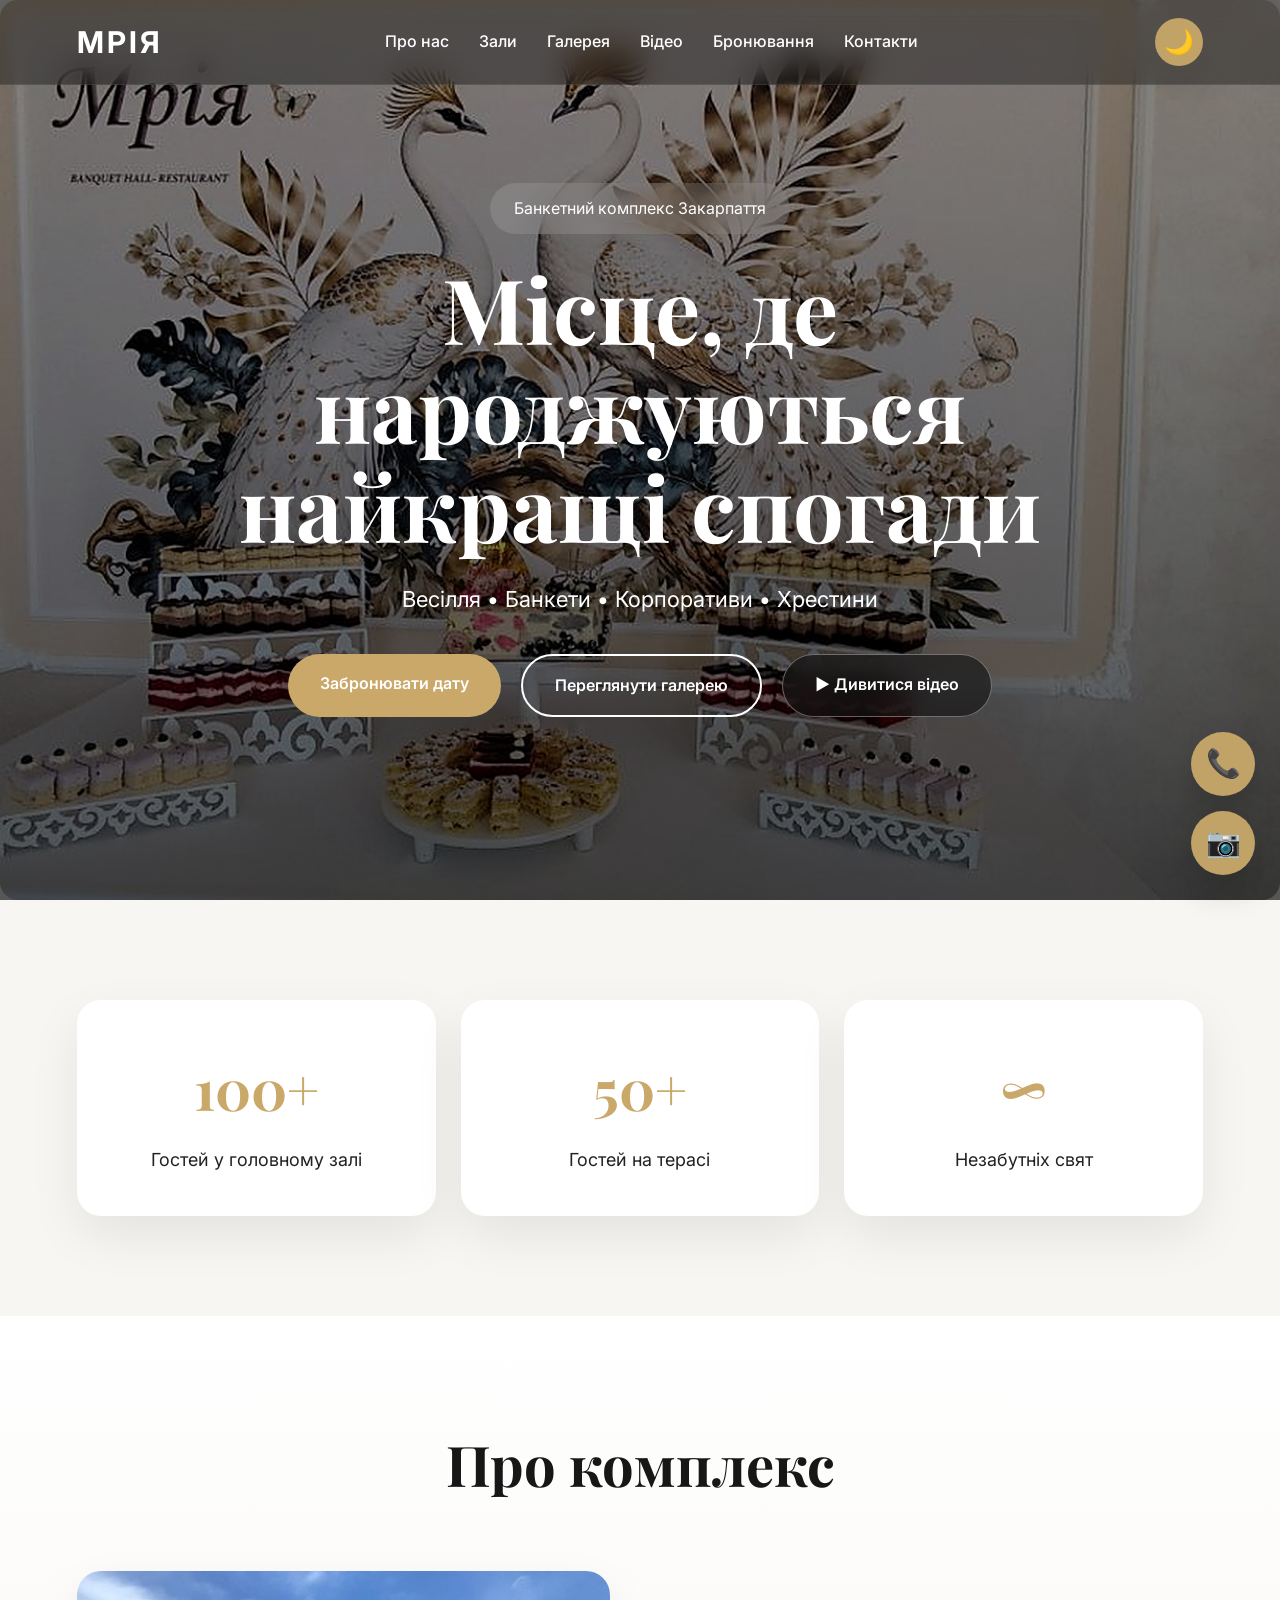
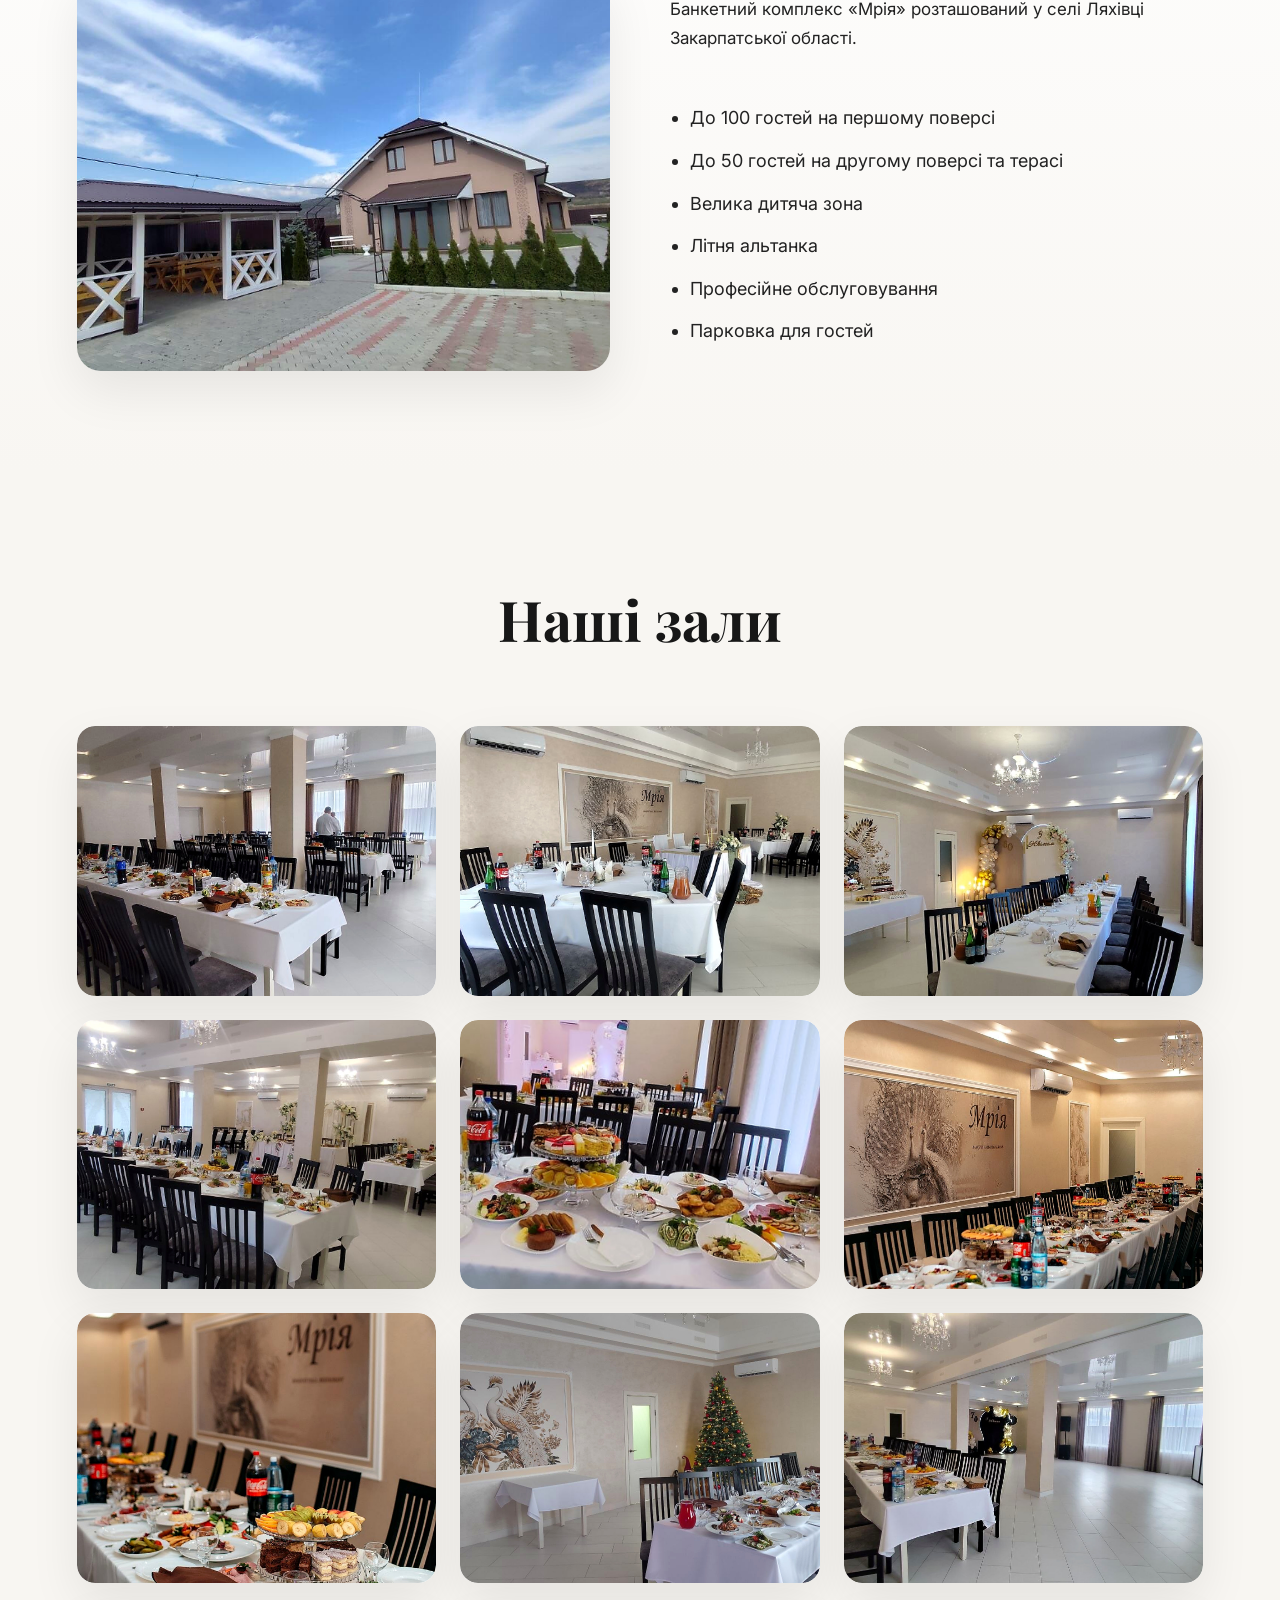
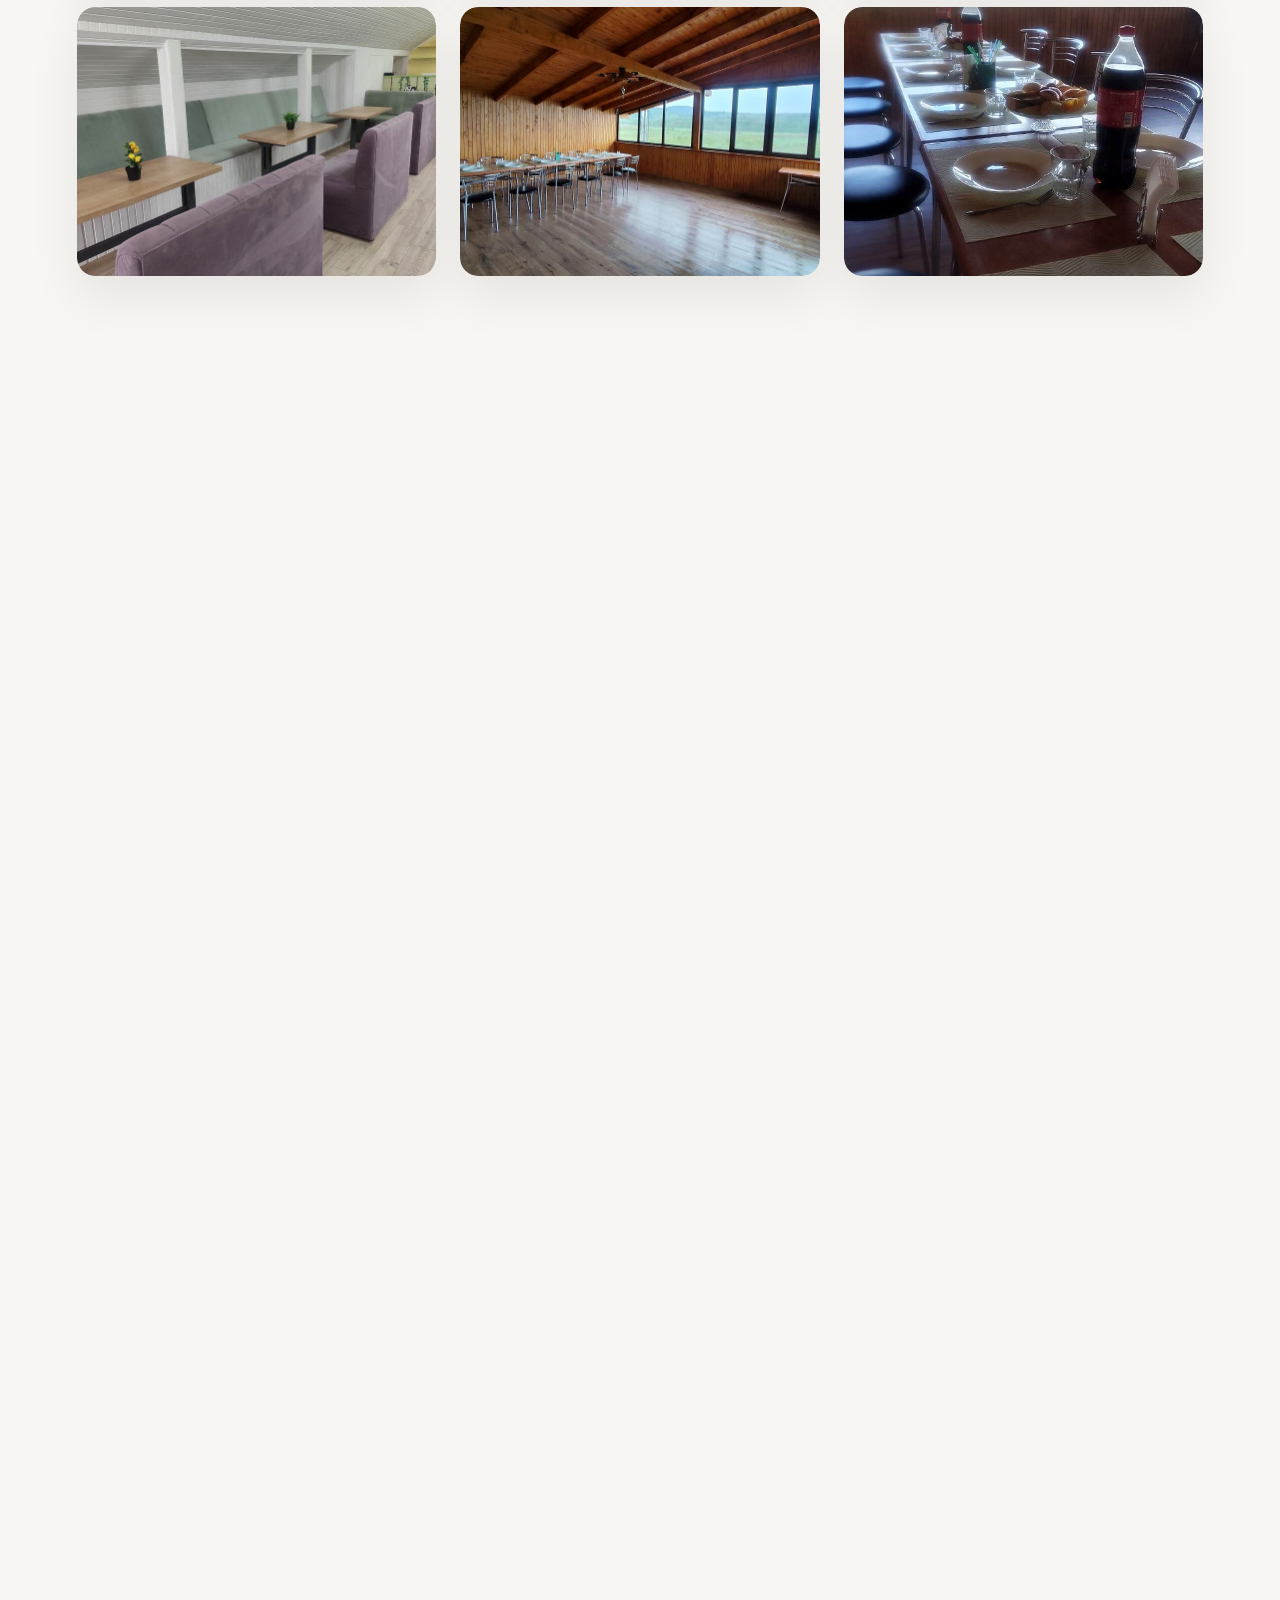
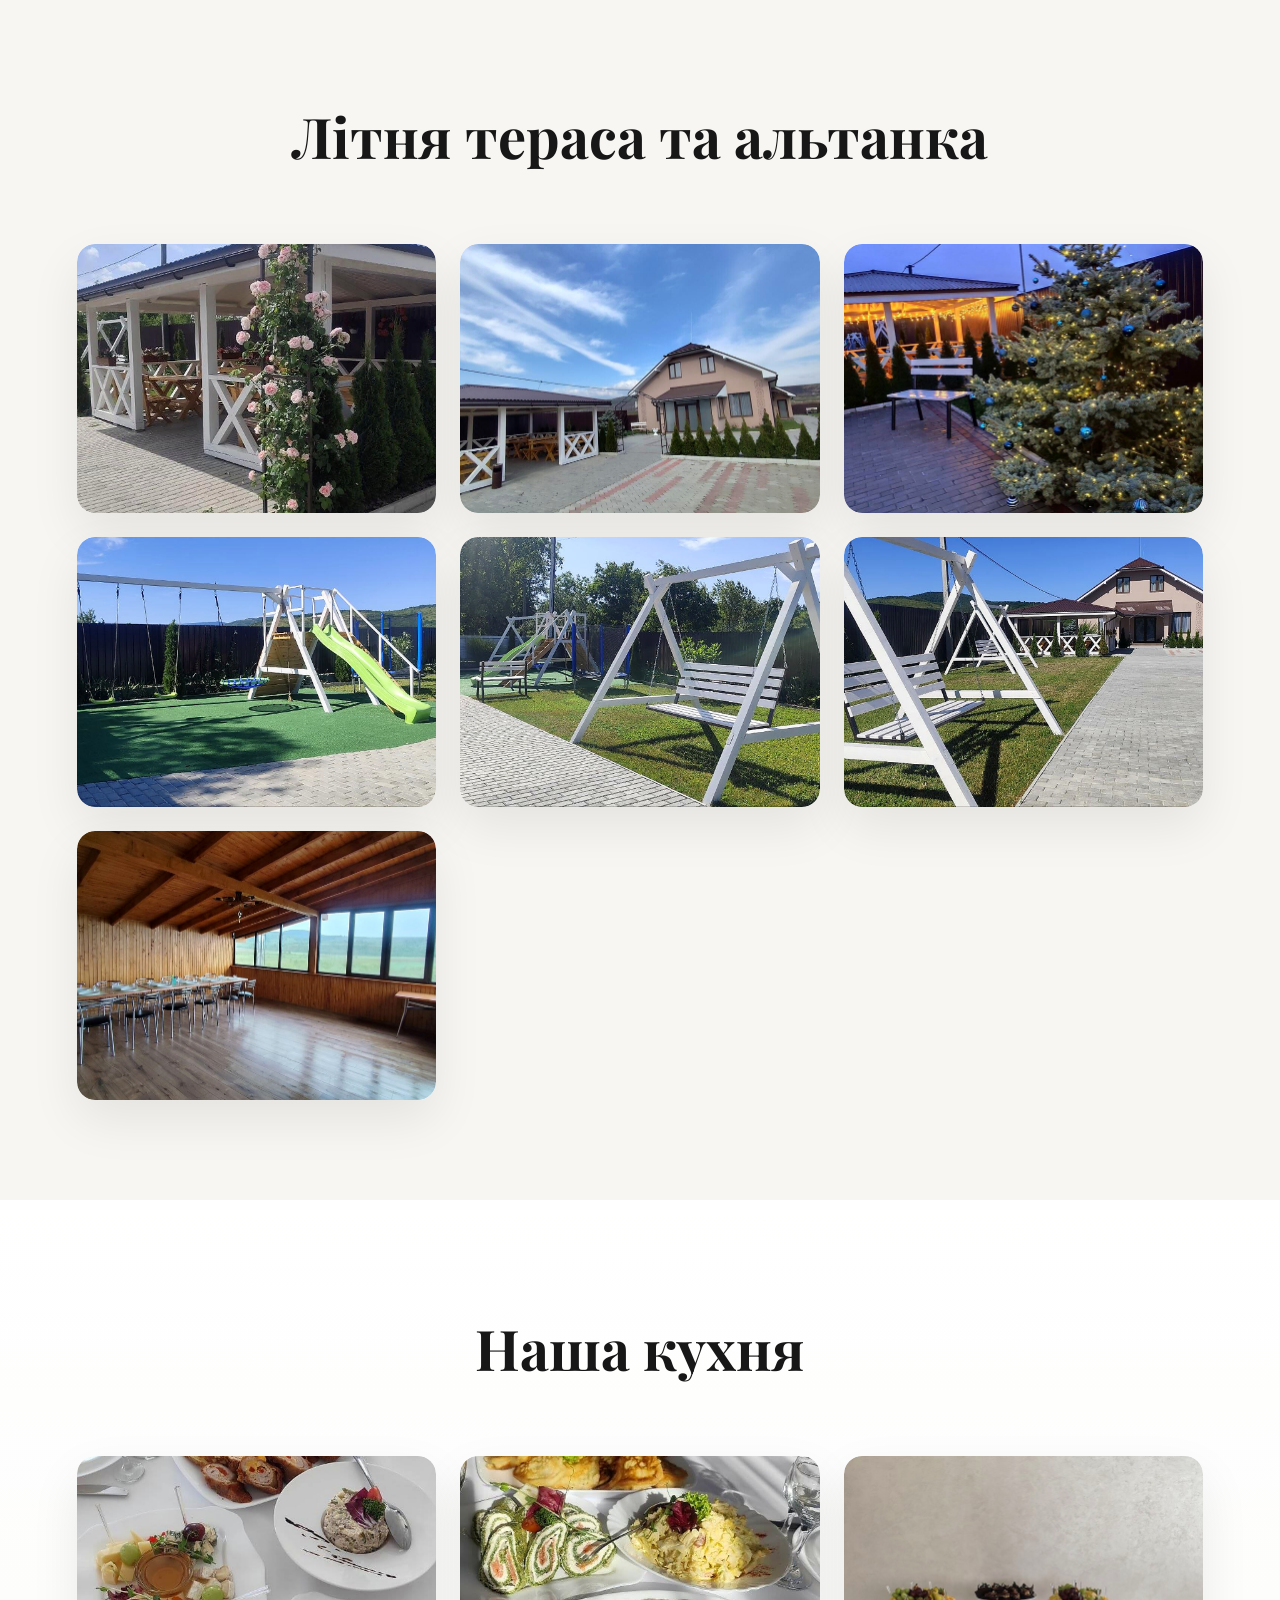
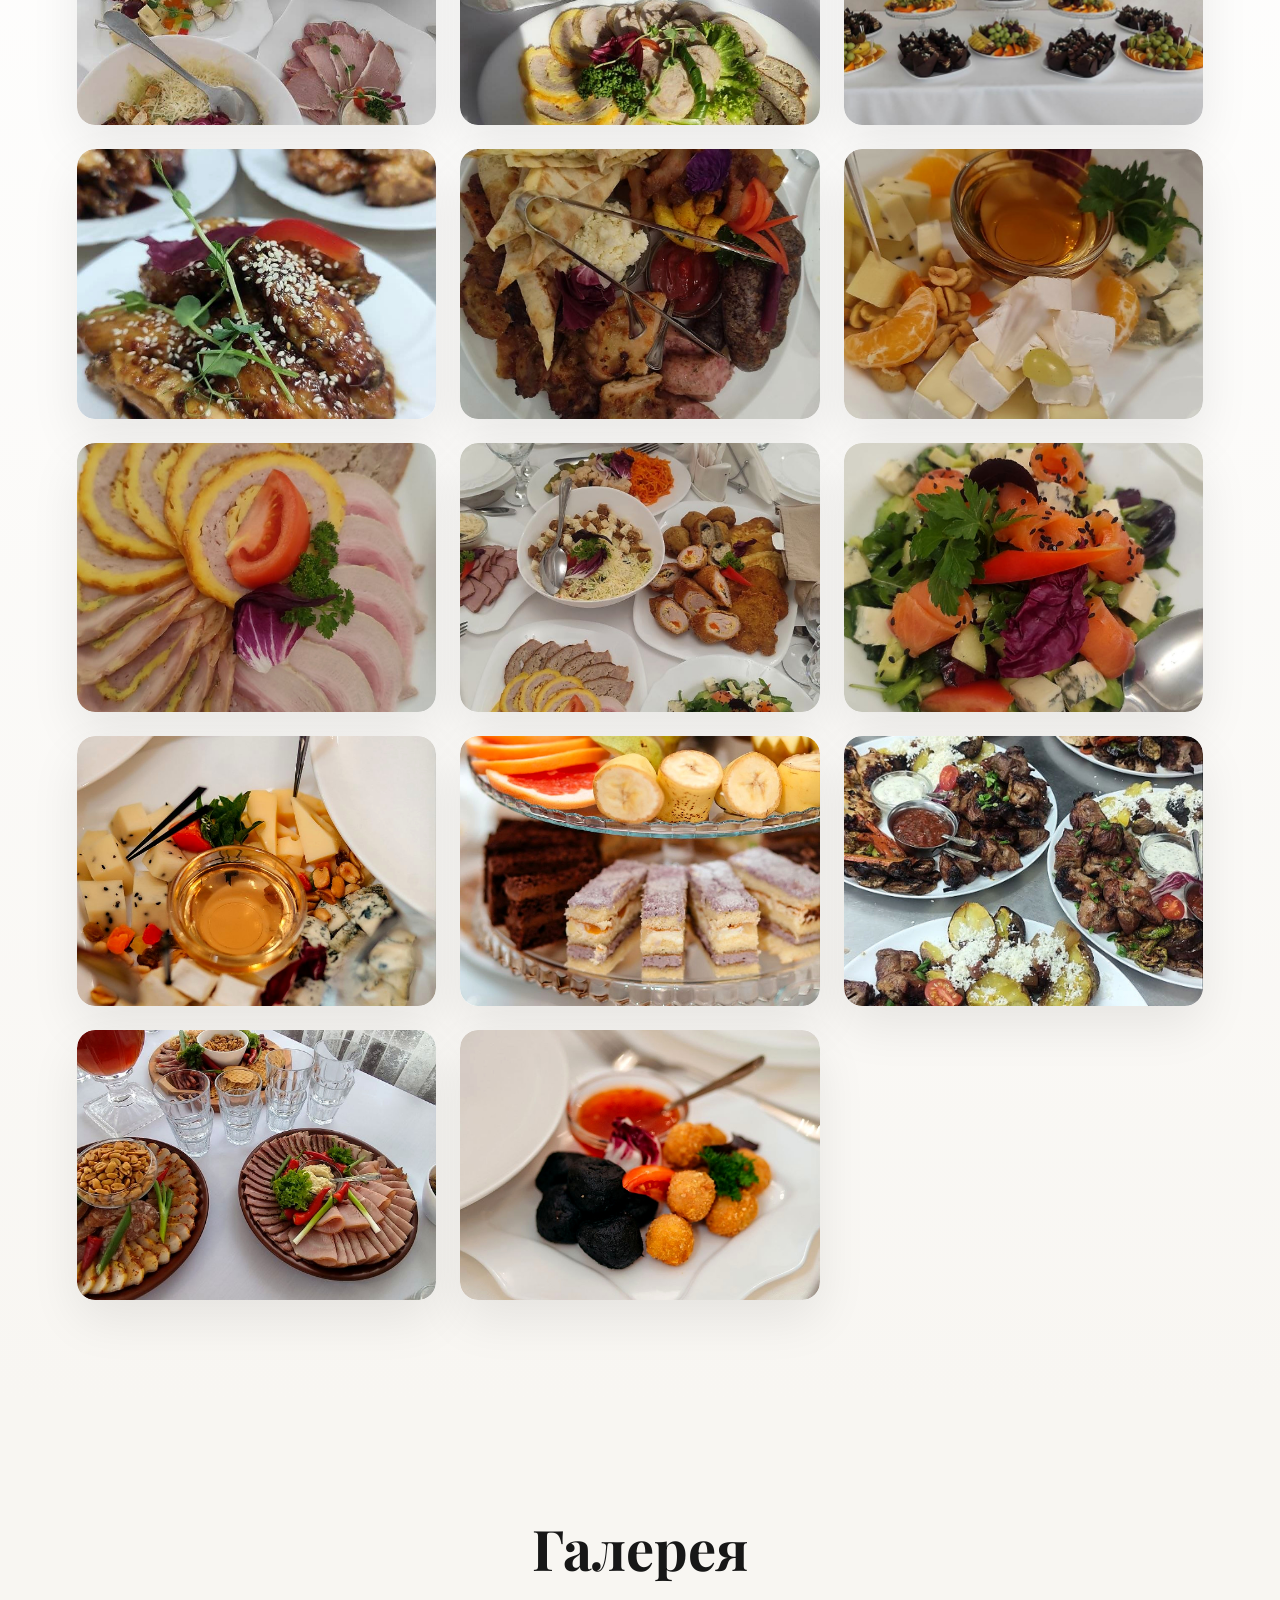
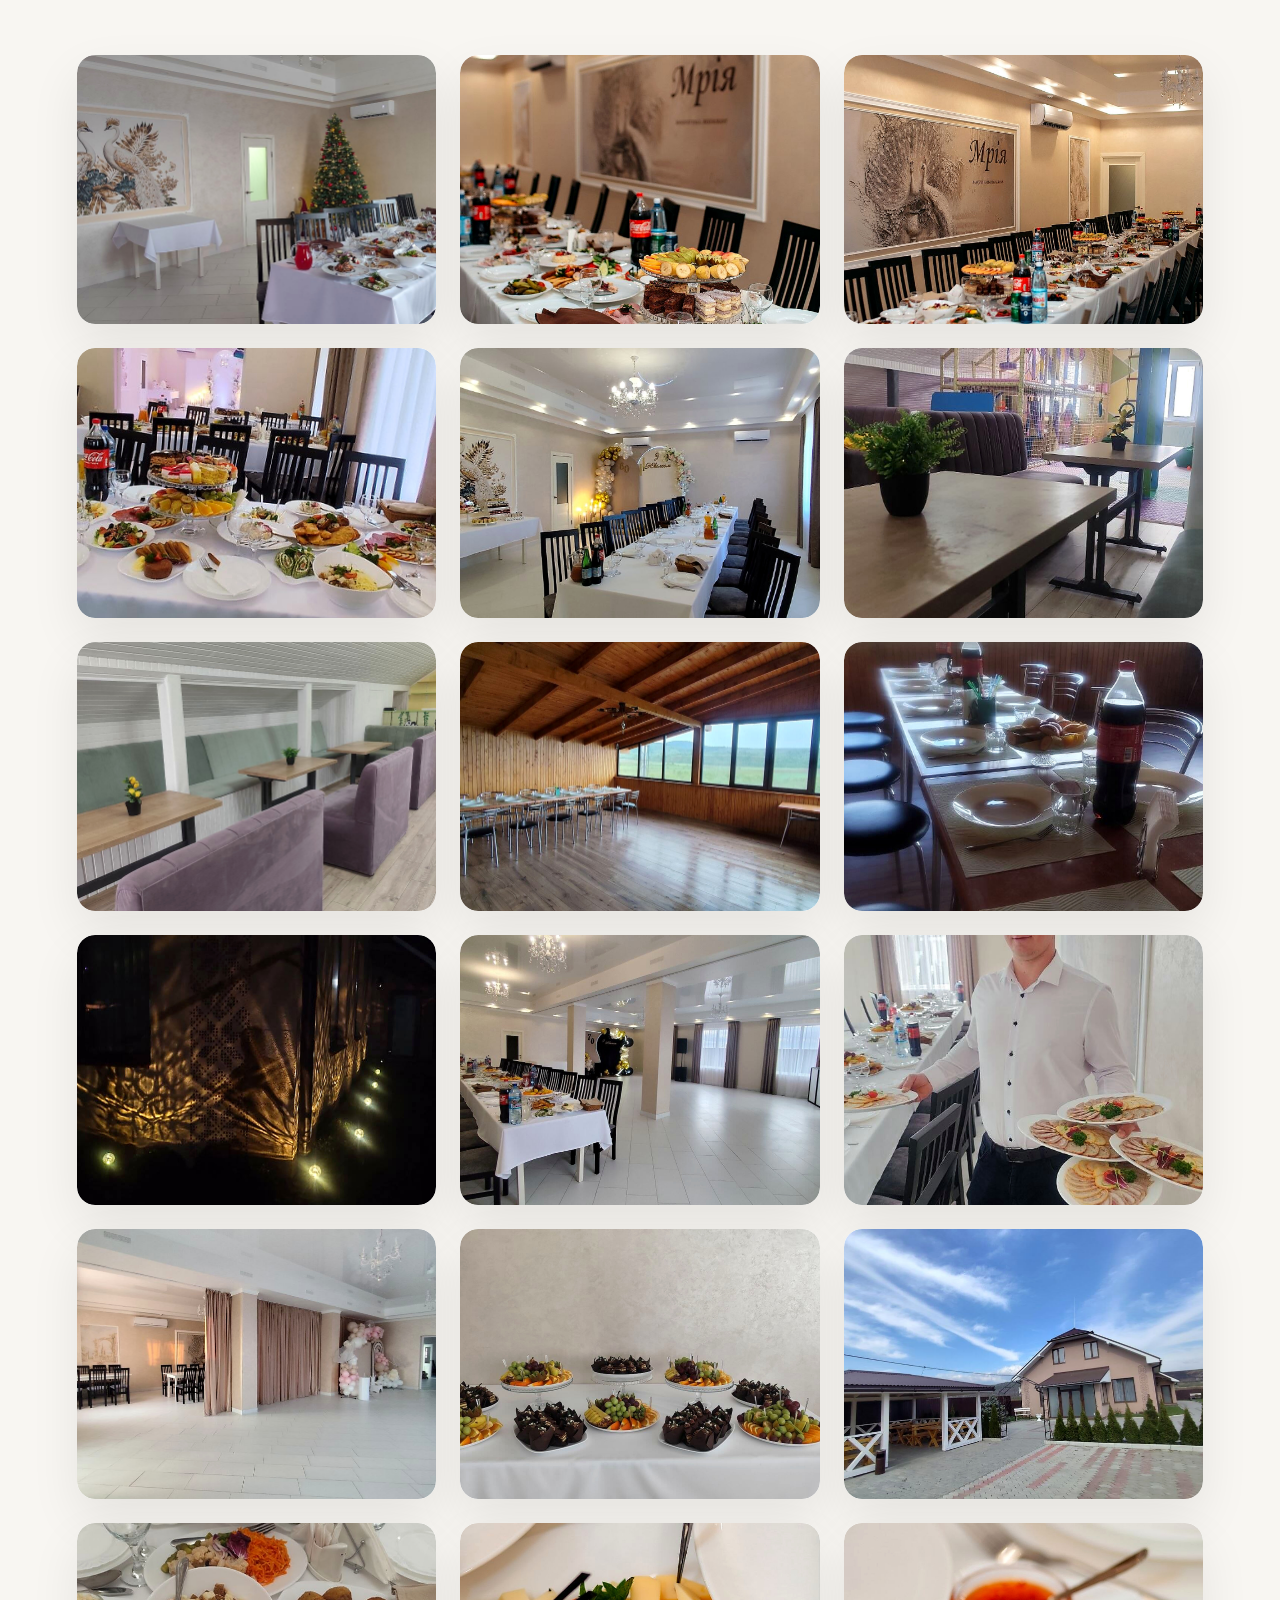
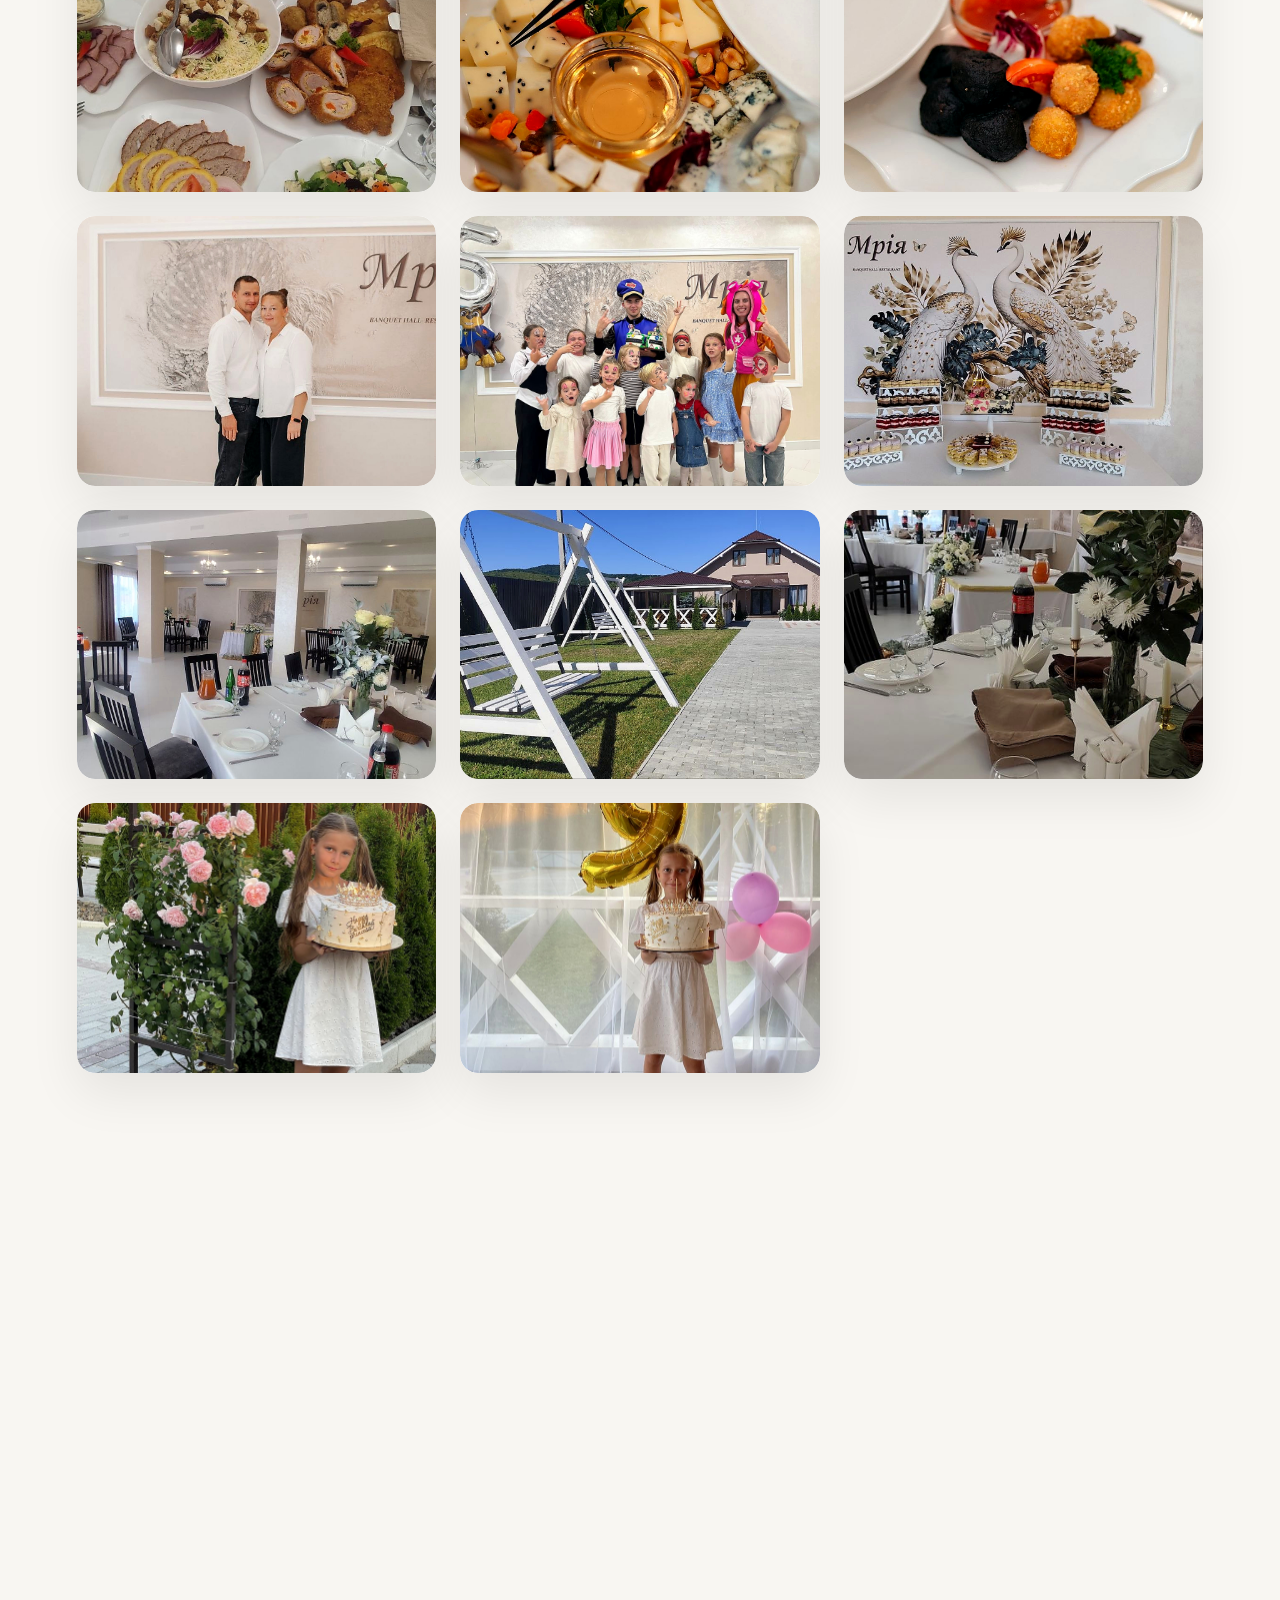
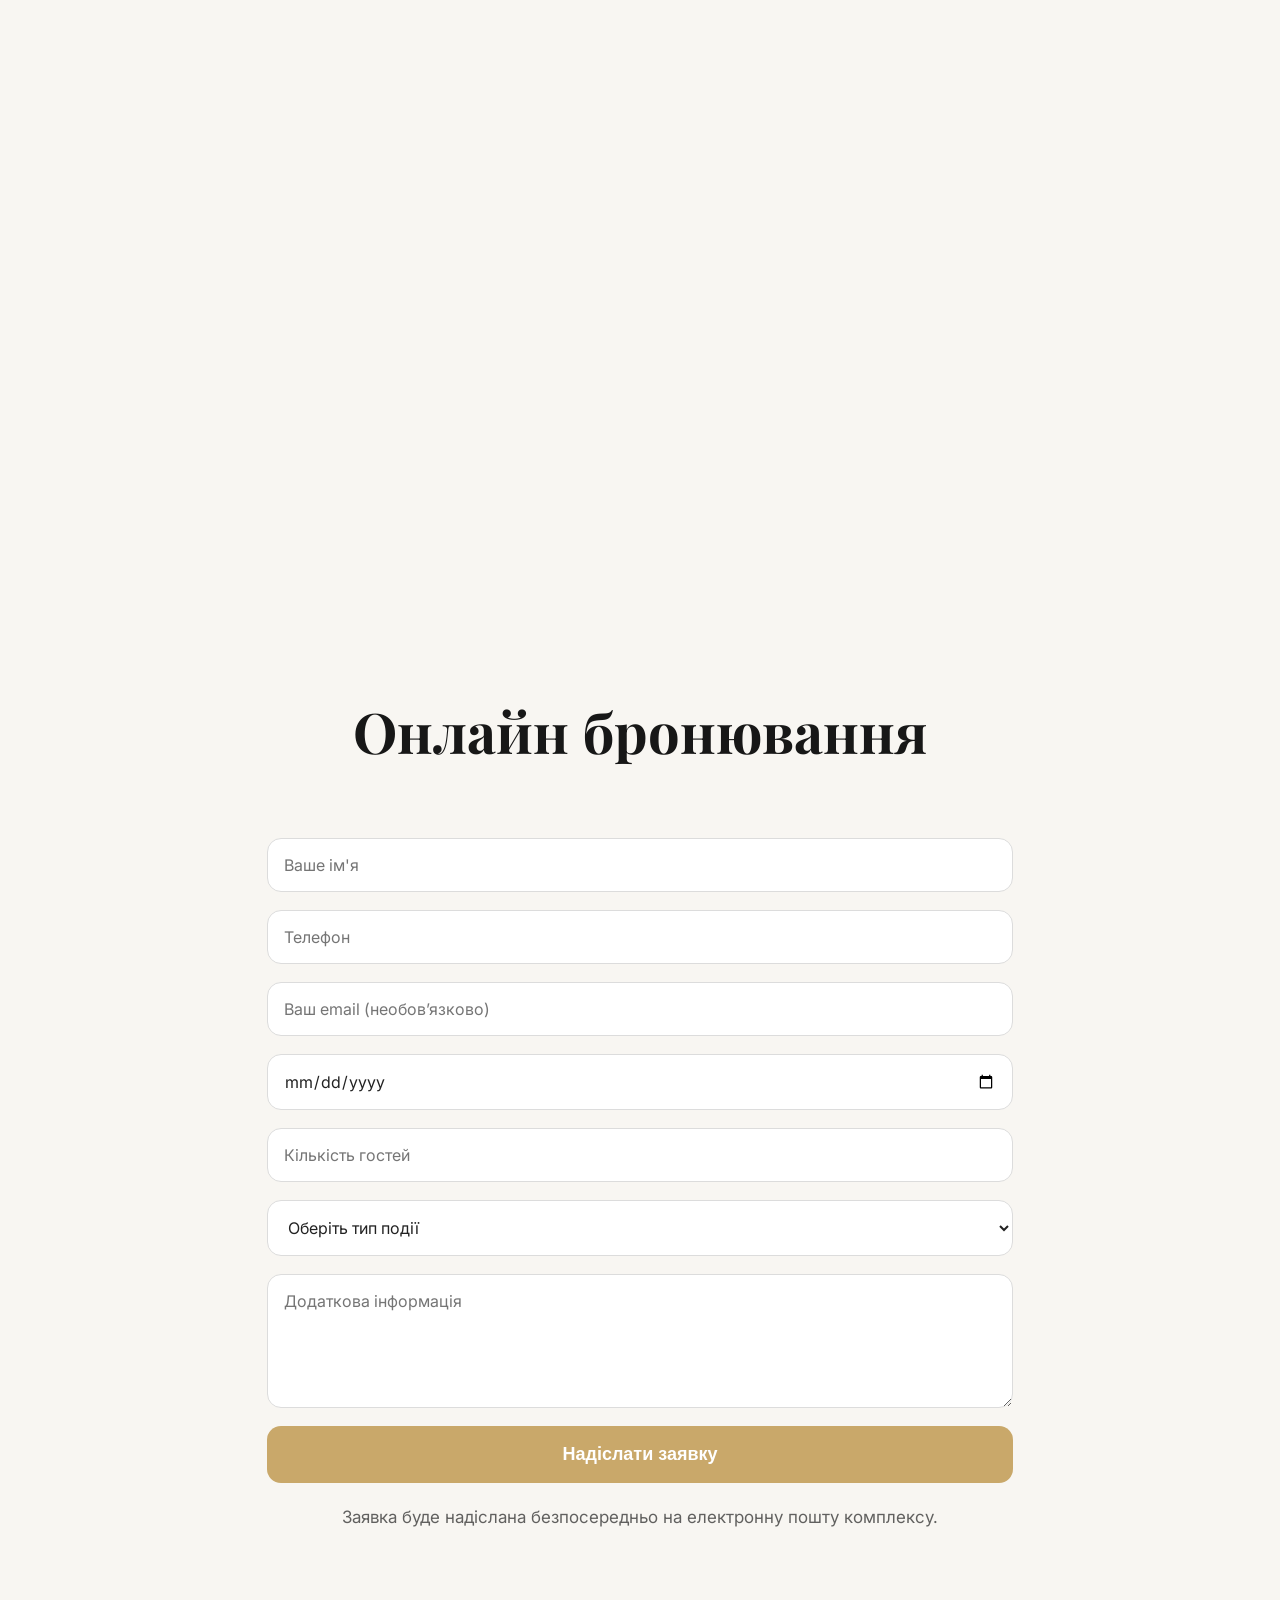
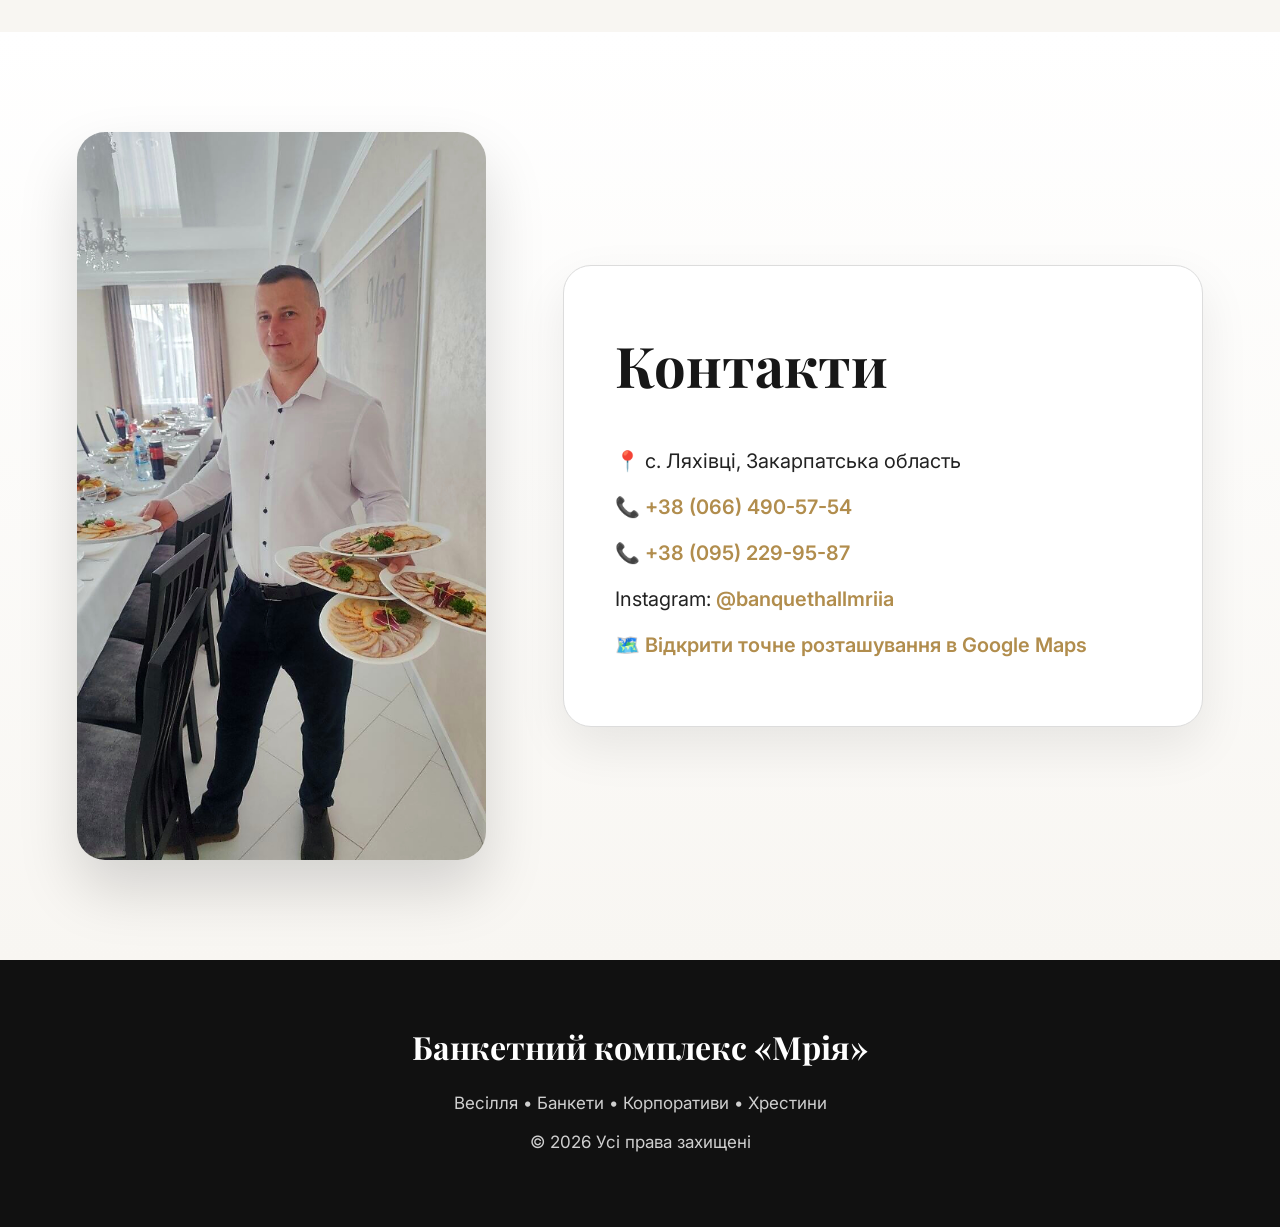
==== index.html @ 3215a80b "Add files via upload" ====
<!DOCTYPE html>
<html lang="uk">

<head>

	<meta charset="UTF-8">

	<meta name="viewport" content="width=device-width, initial-scale=1.0">

	<title>
		Банкетний комплекс Мрія
	</title>

	<meta name="description"
		content="Банкетний комплекс Мрія. Весілля, банкети, корпоративи та святкові події у Закарпатті.">

	<meta name="keywords"
		content="банкетний зал Закарпаття, весілля Закарпаття, ресторан Закарпаття, банкетний комплекс Мрія">

	<meta name="theme-color" content="#c9a86a">

	<link rel="preconnect" href="https://fonts.googleapis.com">

	<link rel="preconnect" href="https://fonts.gstatic.com" crossorigin>

	<link
		href="https://fonts.googleapis.com/css2?family=Playfair+Display:wght@500;600;700&family=Inter:wght@300;400;500;600;700&display=swap"
		rel="stylesheet">

	<link rel="stylesheet" href="style.css">

</head>

<body>

	<header>

		<a class="logo" href="#top" aria-label="Мрія — на головну">

			МРІЯ

		</a>

		<nav id="main-nav" aria-label="Головна навігація">

			<a href="#about">
				Про нас
			</a>

			<a href="#halls">
				Зали
			</a>

			<a href="#gallery">
				Галерея
			</a>

			<a href="#video-gallery">
				Відео
			</a>

			<a href="#booking">
				Бронювання
			</a>

			<a href="#contacts">
				Контакти
			</a>

		</nav>

		<button id="menu-toggle" class="menu-toggle" type="button" aria-label="Відкрити меню" aria-expanded="false" aria-controls="main-nav"><span></span><span></span><span></span></button>
		<button id="theme-toggle" class="theme-toggle" aria-label="Перемкнути тему">🌙</button>

	</header>


	<!-- HERO -->

	<section id="top" class="hero">

		
<div class="hero-video" aria-hidden="true">
  <img src="assets/images/42.jpg" alt="">
</div>


		<div class="hero-overlay"></div>

		<div class="hero-content">

			<div class="hero-badge">

				Банкетний комплекс Закарпаття

			</div>

			<h1>

				Місце, де народжуються найкращі спогади

			</h1>

			<p>

				Весілля • Банкети • Корпоративи • Хрестини

			</p>

			<div class="hero-buttons">

				<a href="#booking" class="btn btn-primary">

					Забронювати дату

				</a>

				<a href="#gallery" class="btn btn-secondary">

					Переглянути галерею

				</a>

				<a href="#video-gallery" class="btn btn-video">▶ Дивитися відео</a>

			</div>

		</div>

	</section>


	<!-- STATISTICS -->

	<section class="fade-section">

		<div class="stats">

			<div class="stat-card">

				<h3>100+</h3>

				<p>
					Гостей у головному залі
				</p>

			</div>

			<div class="stat-card">

				<h3>50+</h3>

				<p>
					Гостей на терасі
				</p>

			</div>

			<div class="stat-card">

				<h3>∞</h3>

				<p>
					Незабутніх свят
				</p>

			</div>

		</div>

	</section>
	<!-- ABOUT -->

	<section id="about" class="fade-section">

		<h2 class="section-title">

			Про комплекс

		</h2>

		<div class="about">

			<div class="about-image">

				<img src="assets/images/19.jpg" alt="Банкетний комплекс Мрія">

			</div>

			<div class="about-content">

				<p>

					Банкетний комплекс «Мрія» розташований
					у селі Ляхівці Закарпатської області.

				</p>

				<br>

				<ul>

					<li>
						До 100 гостей на першому поверсі
					</li>

					<li>
						До 50 гостей на другому поверсі та терасі
					</li>

					<li>
						Велика дитяча зона
					</li>

					<li>
						Літня альтанка
					</li>

					<li>
						Професійне обслуговування
					</li>

					<li>
						Парковка для гостей
					</li>

				</ul>

			</div>

		</div>

	</section>


	<!-- HALLS -->

	<section id="halls" class="fade-section">

		<h2 class="section-title">

			Наші зали

		</h2>

		<div class="gallery-grid">
			<div class="media-card"><img src="assets/images/50.jpg" loading="lazy" alt="Основний банкетний зал"></div>
			<div class="media-card"><img src="assets/images/51.jpg" loading="lazy" alt="Банкетний зал"></div>
			<div class="media-card"><img src="assets/images/41.jpg" loading="lazy" alt="Святковий зал"></div>
			<div class="media-card"><img src="assets/images/32.jpg" loading="lazy" alt="Інтер’єр залу"></div>
			<div class="media-card"><img src="assets/images/35.jpg" loading="lazy" alt="Оформлення залу"></div>
			<div class="media-card"><img src="assets/images/30.jpg" loading="lazy" alt="Банкетне оформлення"></div>
			<div class="media-card"><img src="assets/images/27.jpg" loading="lazy" alt="Зал комплексу Мрія"></div>
			<div class="media-card"><img src="assets/images/21.jpg" loading="lazy" alt="Святкове оформлення залу"></div>
			<div class="media-card"><img src="assets/images/11.jpg" loading="lazy" alt="Інтер’єр комплексу"></div>
			<div class="media-card"><img src="assets/images/4.jpg" loading="lazy" alt="Зал для урочистостей"></div>
			<div class="media-card"><img src="assets/images/5.jpg" loading="lazy" alt="Банкетний простір"></div>
			<div class="media-card"><img src="assets/images/6.jpg" loading="lazy" alt="Святковий простір"></div>
		</div>

	</section>


	<!-- KIDS -->

	<section id="kids" class="fade-section">

		<h2 class="section-title">

			Дитяча зона

		</h2>

		<div class="gallery-grid">
			<div class="media-card"><img src="assets/images/1.jpg" loading="lazy" alt="Дитяча зона"></div>
			<div class="media-card"><img src="assets/images/2.jpg" loading="lazy" alt="Дитяча зона комплексу"></div>
			<div class="media-card"><img src="assets/images/4.jpg" loading="lazy" alt="Простір для дітей"></div>
			<div class="media-card"><img src="assets/images/8.jpg" loading="lazy" alt="Дитячі розваги"></div>
			<div class="media-card"><img src="assets/images/7.jpg" loading="lazy" alt="Ігрова зона"></div>
			<div class="media-card"><img src="assets/images/38.jpg" loading="lazy" alt="Зона відпочинку для дітей"></div>
			<div class="media-card"><img src="assets/images/39.jpg" loading="lazy" alt="Дитячий майданчик"></div>
			<div class="media-card"><img src="assets/images/48.jpg" loading="lazy" alt="Розваги для дітей"></div>
			<div class="media-card"><img src="assets/images/49.jpg" loading="lazy" alt="Дитяча локація"></div>
		</div>

	</section>


	<!-- TERRACE -->

	<section id="terrace" class="fade-section">

		<h2 class="section-title">

			Літня тераса та альтанка

		</h2>

		<div class="gallery-grid">
			<div class="media-card"><img src="assets/images/3.jpg" loading="lazy" alt="Літня тераса"></div>
			<div class="media-card"><img src="assets/images/19.jpg" loading="lazy" alt="Тераса комплексу"></div>
			<div class="media-card"><img src="assets/images/20.jpg" loading="lazy" alt="Літній простір"></div>
			<div class="media-card"><img src="assets/images/44.jpg" loading="lazy" alt="Літня альтанка"></div>
			<div class="media-card"><img src="assets/images/45.jpg" loading="lazy" alt="Альтанка комплексу"></div>
			<div class="media-card"><img src="assets/images/46.jpg" loading="lazy" alt="Відпочинок на терасі"></div>
			<div class="media-card"><img src="assets/images/5.jpg" loading="lazy" alt="Тераса та альтанка"></div>
		</div>

	</section>

	<!-- KITCHEN -->

	<section id="kitchen" class="fade-section">

		<h2 class="section-title">

			Наша кухня

		</h2>

		<div class="gallery-grid">
			<div class="media-card"><img src="assets/images/14.jpg" loading="lazy" alt="Страва кухні комплексу"></div>
			<div class="media-card"><img src="assets/images/15.jpg" loading="lazy" alt="Святкова страва"></div>
			<div class="media-card"><img src="assets/images/16.jpg" loading="lazy" alt="Банкетне меню"></div>
			<div class="media-card"><img src="assets/images/17.jpg" loading="lazy" alt="Страва банкетного меню"></div>
			<div class="media-card"><img src="assets/images/22.jpg" loading="lazy" alt="Кухня комплексу Мрія"></div>
			<div class="media-card"><img src="assets/images/23.jpg" loading="lazy" alt="Святкове меню"></div>
			<div class="media-card"><img src="assets/images/24.jpg" loading="lazy" alt="Банкетна страва"></div>
			<div class="media-card"><img src="assets/images/25.jpg" loading="lazy" alt="Страва для гостей"></div>
			<div class="media-card"><img src="assets/images/26.jpg" loading="lazy" alt="Страва нашої кухні"></div>
			<div class="media-card"><img src="assets/images/28.jpg" loading="lazy" alt="Меню комплексу"></div>
			<div class="media-card"><img src="assets/images/31.jpg" loading="lazy" alt="Частування для гостей"></div>
			<div class="media-card"><img src="assets/images/33.jpg" loading="lazy" alt="Банкетне частування"></div>
			<div class="media-card"><img src="assets/images/34.jpg" loading="lazy" alt="Страва святкового меню"></div>
			<div class="media-card"><img src="assets/images/36.jpg" loading="lazy" alt="Оформлення банкетної страви"></div>
		</div>

	</section>


	<!-- GALLERY -->

	<section id="gallery" class="fade-section">
		<h2 class="section-title">Галерея</h2>
		<div class="gallery-grid">
			<div class="media-card"><img src="assets/images/21.jpg" loading="lazy" alt="Банкетний комплекс Мрія — фотогалерея"></div>
			<div class="media-card"><img src="assets/images/27.jpg" loading="lazy" alt="Банкетний комплекс Мрія — фотогалерея"></div>
			<div class="media-card"><img src="assets/images/30.jpg" loading="lazy" alt="Банкетний комплекс Мрія — фотогалерея"></div>
			<div class="media-card"><img src="assets/images/35.jpg" loading="lazy" alt="Банкетний комплекс Мрія — фотогалерея"></div>
			<div class="media-card"><img src="assets/images/41.jpg" loading="lazy" alt="Банкетний комплекс Мрія — фотогалерея"></div>
			<div class="media-card"><img src="assets/images/2.jpg" loading="lazy" alt="Банкетний комплекс Мрія — фотогалерея"></div>
			<div class="media-card"><img src="assets/images/4.jpg" loading="lazy" alt="Банкетний комплекс Мрія — фотогалерея"></div>
			<div class="media-card"><img src="assets/images/5.jpg" loading="lazy" alt="Банкетний комплекс Мрія — фотогалерея"></div>
			<div class="media-card"><img src="assets/images/6.jpg" loading="lazy" alt="Банкетний комплекс Мрія — фотогалерея"></div>
			<div class="media-card"><img src="assets/images/10.jpg" loading="lazy" alt="Банкетний комплекс Мрія — фотогалерея"></div>
			<div class="media-card"><img src="assets/images/11.jpg" loading="lazy" alt="Банкетний комплекс Мрія — фотогалерея"></div>
			<div class="media-card"><img src="assets/images/12.jpg" loading="lazy" alt="Банкетний комплекс Мрія — фотогалерея"></div>
			<div class="media-card"><img src="assets/images/13.jpg" loading="lazy" alt="Банкетний комплекс Мрія — фотогалерея"></div>
			<div class="media-card"><img src="assets/images/16.jpg" loading="lazy" alt="Банкетний комплекс Мрія — фотогалерея"></div>
			<div class="media-card"><img src="assets/images/19.jpg" loading="lazy" alt="Банкетний комплекс Мрія — фотогалерея"></div>
			<div class="media-card"><img src="assets/images/25.jpg" loading="lazy" alt="Банкетний комплекс Мрія — фотогалерея"></div>
			<div class="media-card"><img src="assets/images/28.jpg" loading="lazy" alt="Банкетний комплекс Мрія — фотогалерея"></div>
			<div class="media-card"><img src="assets/images/36.jpg" loading="lazy" alt="Банкетний комплекс Мрія — фотогалерея"></div>
			<div class="media-card"><img src="assets/images/37.jpg" loading="lazy" alt="Банкетний комплекс Мрія — фотогалерея"></div>
			<div class="media-card"><img src="assets/images/39.jpg" loading="lazy" alt="Банкетний комплекс Мрія — фотогалерея"></div>
			<div class="media-card"><img src="assets/images/42.jpg" loading="lazy" alt="Банкетний комплекс Мрія — фотогалерея"></div>
			<div class="media-card"><img src="assets/images/43.jpg" loading="lazy" alt="Банкетний комплекс Мрія — фотогалерея"></div>
			<div class="media-card"><img src="assets/images/46.jpg" loading="lazy" alt="Банкетний комплекс Мрія — фотогалерея"></div>
			<div class="media-card"><img src="assets/images/47.jpg" loading="lazy" alt="Банкетний комплекс Мрія — фотогалерея"></div>
			<div class="media-card"><img src="assets/images/48.jpg" loading="lazy" alt="Банкетний комплекс Мрія — фотогалерея"></div>
			<div class="media-card"><img src="assets/images/49.jpg" loading="lazy" alt="Банкетний комплекс Мрія — фотогалерея"></div>
		</div>
	</section>

	<!-- VIDEO GALLERY -->

	<section id="video-gallery" class="fade-section">
<h2 class="section-title">Відео комплексу</h2>
<div class="video-grid">
  <a class="video-card" href="https://www.youtube.com/watch?v=kh61ndjhx_Y" target="_blank" rel="noopener noreferrer" aria-label="Відкрити відео комплексу Мрія на YouTube"><img src="https://i.ytimg.com/vi/kh61ndjhx_Y/hqdefault.jpg" loading="lazy" alt="Відео комплексу Мрія"><span class="video-play">▶</span><span class="video-link">Дивитися на YouTube ↗</span></a>
  <a class="video-card" href="https://www.youtube.com/watch?v=8Uqod3XVL8Q" target="_blank" rel="noopener noreferrer" aria-label="Відкрити відео комплексу Мрія на YouTube"><img src="https://i.ytimg.com/vi/8Uqod3XVL8Q/hqdefault.jpg" loading="lazy" alt="Відео комплексу Мрія"><span class="video-play">▶</span><span class="video-link">Дивитися на YouTube ↗</span></a>
  <a class="video-card" href="https://www.youtube.com/watch?v=DqHaoTaqNmY" target="_blank" rel="noopener noreferrer" aria-label="Відкрити відео комплексу Мрія на YouTube"><img src="https://i.ytimg.com/vi/DqHaoTaqNmY/hqdefault.jpg" loading="lazy" alt="Відео комплексу Мрія"><span class="video-play">▶</span><span class="video-link">Дивитися на YouTube ↗</span></a>
  <a class="video-card" href="https://www.youtube.com/watch?v=LU29MZ9Jsm4" target="_blank" rel="noopener noreferrer" aria-label="Відкрити відео комплексу Мрія на YouTube"><img src="https://i.ytimg.com/vi/LU29MZ9Jsm4/hqdefault.jpg" loading="lazy" alt="Відео комплексу Мрія"><span class="video-play">▶</span><span class="video-link">Дивитися на YouTube ↗</span></a>
  <a class="video-card" href="https://www.youtube.com/watch?v=G7YziW3inmI" target="_blank" rel="noopener noreferrer" aria-label="Відкрити відео комплексу Мрія на YouTube"><img src="https://i.ytimg.com/vi/G7YziW3inmI/hqdefault.jpg" loading="lazy" alt="Відео комплексу Мрія"><span class="video-play">▶</span><span class="video-link">Дивитися на YouTube ↗</span></a>
  <a class="video-card" href="https://www.youtube.com/watch?v=okYxRBnVxqY" target="_blank" rel="noopener noreferrer" aria-label="Відкрити відео комплексу Мрія на YouTube"><img src="https://i.ytimg.com/vi/okYxRBnVxqY/hqdefault.jpg" loading="lazy" alt="Відео комплексу Мрія"><span class="video-play">▶</span><span class="video-link">Дивитися на YouTube ↗</span></a>
  <a class="video-card" href="https://www.youtube.com/watch?v=LFPaJvNmOJ4" target="_blank" rel="noopener noreferrer" aria-label="Відкрити відео комплексу Мрія на YouTube"><img src="https://i.ytimg.com/vi/LFPaJvNmOJ4/hqdefault.jpg" loading="lazy" alt="Відео комплексу Мрія"><span class="video-play">▶</span><span class="video-link">Дивитися на YouTube ↗</span></a>
</div>
</section>


	<!-- BOOKING -->

	<section id="booking" class="fade-section booking">

		<h2 class="section-title">

			Онлайн бронювання

		</h2>

		<form id="booking-form" action="https://formsubmit.co/navov0322@gmail.com" method="POST">
			<input type="hidden" name="_subject" value="Нова заявка з сайту «Мрія»">
			<input type="hidden" name="_template" value="table">
			<input type="hidden" name="_autoresponse" value="Дякуємо за вашу заявку до банкетного комплексу «Мрія». Ми зв’яжемося з вами найближчим часом.">
			<label class="sr-only" for="booking-name">Ваше ім'я</label>
			<input id="booking-name" name="name" type="text" placeholder="Ваше ім'я" autocomplete="name" required>

			<label class="sr-only" for="booking-phone">Телефон</label>
			<input id="booking-phone" name="phone" type="tel" placeholder="Телефон" autocomplete="tel" inputmode="tel" required>

			<label class="sr-only" for="booking-email">Електронна пошта</label>
			<input id="booking-email" name="email" type="email" placeholder="Ваш email (необов’язково)" autocomplete="email">

			<label class="sr-only" for="booking-date">Дата події</label>
			<input id="booking-date" name="date" type="date" required>

			<label class="sr-only" for="booking-guests">Кількість гостей</label>
			<input id="booking-guests" name="guests" type="number" min="1" placeholder="Кількість гостей">

			<label class="sr-only" for="booking-event">Тип події</label>
			<select id="booking-event" name="event" required>

				<option value="" selected disabled>
					Оберіть тип події
				</option>

				<option>
					Весілля
				</option>

				<option>
					Банкет
				</option>

				<option>
					Корпоратив
				</option>

				<option>
					Хрестини
				</option>

				<option>
					Інше
				</option>

			</select>

			<label class="sr-only" for="booking-message">Додаткова інформація</label>
			<textarea id="booking-message" name="message" rows="5" placeholder="Додаткова інформація"></textarea>

			<button type="submit" id="booking-submit">

				Надіслати заявку

			</button>

		</form>

		<p id="booking-status" class="booking-note" role="status" aria-live="polite">Заявка буде надіслана безпосередньо на електронну пошту комплексу.</p>

	</section>


	<!-- CONTACTS -->

	<section id="contacts" class="fade-section">

		<div class="contact-cover">

			<img src="assets/images/12.jpg" alt="Банкетний комплекс Мрія — контакти">

		</div>

		<div class="contacts">

			<h2 class="section-title">

				Контакти

			</h2>

			<p>

				📍 с. Ляхівці,
				Закарпатська область

			</p>

			<p>📞 <a href="tel:+380664905754">+38 (066) 490-57-54</a></p>

			<p>📞 <a href="tel:+380952299587">+38 (095) 229-95-87</a></p>

			<p>Instagram: <a href="https://www.instagram.com/banquethallmriia/" target="_blank" rel="noopener noreferrer">@banquethallmriia</a></p>

			<p>🗺️ <a href="https://maps.app.goo.gl/qt93JhkRhvBD6qRw7" target="_blank" rel="noopener noreferrer">Відкрити точне розташування в Google Maps</a></p>

		</div>

	</section>


	<!-- FLOATING BUTTONS -->

	<div class="floating-buttons">

		<a href="tel:+380664905754" class="float-btn" aria-label="Зателефонувати">

			📞

		</a>

		<a href="https://www.instagram.com/banquethallmriia/" target="_blank" rel="noopener noreferrer" class="float-btn" aria-label="Відкрити Instagram">

			📷

		</a>

	</div>


	<footer>

		<div class="footer-content">

			<h3>

				Банкетний комплекс «Мрія»

			</h3>

			<p>

				Весілля • Банкети • Корпоративи • Хрестини

			</p>

			<p>

				© 2026 Усі права захищені

			</p>

		</div>

	</footer>


	<script src="script.js" defer></script>


</body>

</html>
---- style.css ----
/* ===================================
   RESET
=================================== */

*{
margin:0;
padding:0;
box-sizing:border-box;
}

html{
scroll-behavior:smooth;
}

body{
font-family:'Inter',sans-serif;
background:var(--bg);
color:var(--text);
overflow-x:hidden;
line-height:1.7;
transition: background 0.4s ease, color 0.4s ease;
}

img{
max-width:100%;
display:block;
}

video{
display:block;
}

a{
text-decoration:none;
}

button, a { -webkit-tap-highlight-color: transparent; }

.sr-only{position:absolute;width:1px;height:1px;padding:0;margin:-1px;overflow:hidden;clip:rect(0,0,0,0);white-space:nowrap;border:0;}

ul{
padding-left:20px;
}

/* ===================================
   VARIABLES
=================================== */

:root {
  /* Light mode (default) */
  --gold: #c9a86a;
  --gold-dark: #b18d4d;
  --dark: #171717;
  --light: #f8f6f2;
  --white: #ffffff;
  --text: #222;
  --bg: #f8f6f2;
  --card-bg: #ffffff;
  --border: #dcdcdc;
  --shadow: 0 20px 50px rgba(0,0,0,.08);
  --shadow-hover: 0 30px 60px rgba(0,0,0,.15);
}

[data-theme="dark"] {
  /* Dark mode */
  --dark: #f0f0f0;
  --light: #1a1a1a;
  --white: #2a2a2a;
  --text: #e0e0e0;
  --bg: #121212;
  --card-bg: #1e1e1e;
  --border: #444;
  --shadow: 0 20px 50px rgba(0,0,0,.4);
  --shadow-hover: 0 30px 60px rgba(0,0,0,.6);
}

/* ===================================
   TYPOGRAPHY
=================================== */

h1,h2,h3{

font-family:
'Playfair Display',
serif;

font-weight:700;

}

.section-title{

font-size:
clamp(34px,5vw,56px);

text-align:center;

margin-bottom:60px;

color:var(--dark);

}

p{

font-size:17px;

}

/* ===================================
   HEADER
=================================== */

header{

position:fixed;

top:0;
left:0;

width:100%;

padding:18px 6%;

display:flex;

justify-content:space-between;

align-items:center;

z-index:1000;

background:
rgba(15,15,15,.55);

backdrop-filter:
blur(20px);

border-bottom:
1px solid rgba(255,255,255,.08);

}

.logo{

font-size:30px;

font-weight:700;

letter-spacing:3px;

color:white;

line-height:1;

}

nav{

display:flex;

gap:30px;

}

nav a{

color:white;

font-weight:500;

transition:.3s;

}

nav a:hover{

color:var(--gold);

}

nav a:focus-visible,.contacts a:focus-visible,.btn:focus-visible,.float-btn:focus-visible,button:focus-visible{outline:3px solid var(--gold);outline-offset:4px;}

.menu-toggle{display:none;background:transparent;border:0;width:44px;height:44px;padding:10px;cursor:pointer;}
.menu-toggle span{display:block;width:24px;height:2px;margin:5px auto;background:#fff;transition:.25s;}

/* ===================================
   HERO
=================================== */

.hero{

position:relative;

height:100vh;

overflow:hidden;

display:flex;

align-items:center;

justify-content:center;

}

.hero-video{

position:absolute;

inset:0;

width:100%;

height:100%;

object-fit:cover;

animation:
heroZoom 20s linear infinite alternate;

}

.hero-video img{width:100%;height:100%;object-fit:cover;}

.hero-overlay{
  position:absolute;
  inset:0;
  background: linear-gradient(180deg, rgba(0,0,0,.35), rgba(0,0,0,.65));
  z-index: 1;
}

.hero-content{

position:relative;

z-index:10;

text-align:center;

color:white;

max-width:1000px;

padding:20px;

animation:
heroFade 1.5s ease;

}

.hero-badge{

display:inline-block;

padding:12px 24px;

border-radius:50px;

background:
rgba(255,255,255,.12);

backdrop-filter:
blur(15px);

margin-bottom:25px;

}

.hero h1{

font-size:
clamp(48px,8vw,90px);

line-height:1.1;

margin-bottom:25px;

}

.hero p{

font-size:22px;

margin-bottom:35px;

}

.hero-buttons{

display:flex;

justify-content:center;

gap:20px;

flex-wrap:wrap;

}

/* ===================================
   BUTTONS
=================================== */

.btn{

padding:
16px 34px;

border-radius:40px;

font-weight:600;

transition:.35s;

}

.btn-primary{

background:
var(--gold);

color:white;

}

.btn-primary:hover{

transform:
translateY(-4px);

box-shadow:
0 15px 35px rgba(201,168,106,.45);

}

.btn-secondary{

border:
2px solid white;

color:white;

}

.btn-secondary:hover{

background:white;

color:black;

}

.btn-video{background:rgba(17,17,17,.62);border:1px solid rgba(255,255,255,.35);color:#fff;backdrop-filter:blur(12px);}
.btn-video:hover{background:var(--gold);transform:translateY(-4px);}

/* ===================================
   SECTIONS
=================================== */

section{

padding:
100px 6%;

}

section:nth-child(even){
background: linear-gradient(180deg, var(--card-bg), var(--bg));
}

/* ===================================
   STATISTICS
=================================== */

.stats{

display:grid;

grid-template-columns:
repeat(auto-fit,minmax(250px,1fr));

gap:25px;

}

.stat-card{
background:var(--card-bg);
padding:40px;
border-radius:24px;
text-align:center;
box-shadow:var(--shadow);
transition:.45s;
color: var(--text);
}

.stat-card:hover{

transform:
translateY(-8px);

box-shadow:
var(--shadow-hover);

}

.stat-card h3{

font-size:56px;

color:var(--gold);

margin-bottom:10px;

}

.stat-card p{

font-size:18px;

}

/* ===================================
   ABOUT
=================================== */

.about{

display:grid;

grid-template-columns:
1fr 1fr;

gap:60px;

align-items:center;

}

.about-image img{

width:100%;

aspect-ratio:4/3;

object-fit:cover;

border-radius:24px;

box-shadow:
var(--shadow);

}

.about-content{

font-size:18px;

}

.about-content ul{

margin-top:20px;

display:grid;

gap:12px;

}

.about-content li{

font-size:18px;

}

/* ===================================
   GALLERY
=================================== */

.gallery-grid{

display:grid;

grid-template-columns:
repeat(auto-fit,minmax(320px,1fr));

gap:24px;

}

.media-card{
overflow:hidden;
border-radius:24px;
background:var(--card-bg);
aspect-ratio:4/3;
box-shadow:var(--shadow);
transition:.45s ease;
}

.media-card:hover{

transform:
translateY(-8px);

box-shadow:
var(--shadow-hover);

}

.media-card img{

width:100%;

height:100%;

object-fit:cover;

transition:.6s;

}

.media-card:hover img{

transform:scale(1.06);

}

/* ===================================
   VIDEO GALLERY
=================================== */

.video-grid{

display:grid;

grid-template-columns:
repeat(auto-fit,minmax(350px,1fr));

gap:24px;

}

.video-card{

overflow:hidden;

border-radius:24px;

aspect-ratio:16/9;

position:relative;

background:black;

box-shadow:
var(--shadow);

transition:.45s;

}

.video-card::after{content:"";position:absolute;inset:0;background:linear-gradient(180deg,transparent 35%,rgba(0,0,0,.72));transition:.35s;}
.video-card img{width:100%;height:100%;object-fit:cover;transition:.45s;}
.video-card:hover img,.video-card:focus-visible img{transform:scale(1.07);filter:brightness(.72);}
.video-card:hover::after,.video-card:focus-visible::after{background:rgba(0,0,0,.34);}
.video-play{position:absolute;top:50%;left:50%;z-index:3;display:grid;place-items:center;width:76px;height:76px;border-radius:50%;padding-left:5px;background:var(--gold);color:#fff;font-size:30px;box-shadow:0 16px 40px rgba(0,0,0,.35);transform:translate(-50%,-50%) scale(.82);opacity:.88;transition:.3s;}
.video-card:hover .video-play,.video-card:focus-visible .video-play{transform:translate(-50%,-50%) scale(1);opacity:1;}

.video-link{position:absolute;right:14px;bottom:14px;z-index:3;padding:10px 16px;border-radius:999px;background:rgba(17,17,17,.88);color:#fff;font-size:14px;font-weight:700;box-shadow:0 8px 24px rgba(0,0,0,.3);transition:.25s;}
.video-card:hover .video-link,.video-card:focus-visible .video-link{background:var(--gold);transform:translateY(-2px);}

.video-card:hover{

transform:
translateY(-8px);

box-shadow:
var(--shadow-hover);

}

.video-card video{

width:100%;

height:100%;

object-fit:cover;

}

/* ===================================
   BOOKING
=================================== */

.booking{

max-width:900px;

margin:auto;

}

.booking form{

display:grid;

gap:18px;

}

.booking input,
.booking textarea,
.booking select{
width:100%;
padding:16px;
border-radius:14px;
border:1px solid var(--border);
font-size:16px;
font-family:inherit;
background:var(--card-bg);
color: var(--text);
transition:.3s;
}

.booking input:focus,
.booking textarea:focus,
.booking select:focus{

outline:none;

border-color:
var(--gold);

box-shadow:
0 0 0 4px rgba(201,168,106,.15);

}

.booking button{

padding:18px;

border:none;

border-radius:14px;

background:
var(--gold);

color:white;

font-size:18px;

font-weight:600;

cursor:pointer;

transition:.35s;

}

.booking button:hover{

background:
var(--gold-dark);

transform:
translateY(-3px);

}

.booking-note{

margin-top:20px;

text-align:center;

opacity:.7;

}

.booking-note.success{color:#217a3c;opacity:1;font-weight:600;}
.booking-note.error{color:#b42318;opacity:1;font-weight:600;}
.booking-note.error a{color:inherit;text-decoration:underline;}
.booking button:disabled{cursor:wait;opacity:.7;transform:none;}

/* ===================================
   CONTACTS
=================================== */

#contacts{
display:grid;
grid-template-columns:minmax(280px, .78fr) minmax(360px, 1.22fr);
align-items:center;
gap:clamp(36px,6vw,90px);
max-width:1300px;
margin:0 auto;
}

.contact-cover{
width:100%;
max-width:520px;
justify-self:end;
display:flex;
justify-content:flex-end;
}

.contact-cover img{
width:auto;
max-width:100%;
height:auto;
max-height:780px;
aspect-ratio:auto;
object-fit:contain;
border-radius:28px;
box-shadow:var(--shadow-hover);
}

.contacts{
text-align:left;
padding:clamp(28px,4vw,52px);
border:1px solid var(--border);
border-radius:28px;
background:var(--card-bg);
box-shadow:var(--shadow);
}

.contacts .section-title{
text-align:left;
margin-bottom:32px;
}

.contacts p{

font-size:20px;

margin-bottom:12px;

}

.contacts a{color:var(--gold-dark);font-weight:600;border-bottom:1px solid transparent;transition:.25s;}
.contacts a:hover{border-bottom-color:currentColor;}

/* ===================================
   FOOTER
=================================== */

footer{

background:#111;

color:white;

padding:60px 20px;

text-align:center;

}

.footer-content h3{

font-size:32px;

margin-bottom:15px;

}

.footer-content p{

opacity:.8;

margin-bottom:10px;

}

/* ===================================
   FLOATING BUTTONS
=================================== */

.floating-buttons{

position:fixed;

right:25px;

bottom:25px;

display:flex;

flex-direction:column;

gap:15px;

z-index:999;

}

.float-btn{

width:64px;

height:64px;

border-radius:50%;

display:flex;

align-items:center;

justify-content:center;

font-size:28px;

color:white;

background:
rgba(201,168,106,.95);

backdrop-filter:
blur(20px);

box-shadow:
0 15px 35px rgba(0,0,0,.2);

transition:.35s;

}

.float-btn:hover{

transform:
scale(1.12);

}

/* ===================================
   SCROLL ANIMATION
=================================== */

.fade-section{

opacity:0;

transform:
translateY(60px);

transition:
1s ease;

}

.fade-section.show{

opacity:1;

transform:none;

}

/* ===================================
   HERO ANIMATIONS
=================================== */

@keyframes heroFade{

from{

opacity:0;

transform:
translateY(40px);

}

to{

opacity:1;

transform:none;

}

}

@keyframes heroZoom{

from{

transform:
scale(1);

}

to{

transform:
scale(1.12);

}

}

/* ===================================
   SCROLLBAR
=================================== */

::-webkit-scrollbar{

width:10px;

}

::-webkit-scrollbar-track{

background:#f2f2f2;

}

::-webkit-scrollbar-thumb{

background:var(--gold);

border-radius:20px;

}

/* ===================================
   THEME TOGGLE
=================================== */

.theme-toggle {
  background: rgba(201, 168, 106, 0.95);
  color: white;
  border: none;
  width: 48px;
  height: 48px;
  border-radius: 50%;
  font-size: 24px;
  cursor: pointer;
  display: flex;
  align-items: center;
  justify-content: center;
  backdrop-filter: blur(20px);
  box-shadow: var(--shadow);
  transition: all 0.3s ease;
  margin-left: 15px;
}

.theme-toggle:hover {
  transform: scale(1.1);
  background: var(--gold-dark);
}

/* Dark mode adjustments for specific elements */
[data-theme="dark"] header {
  background: rgba(20, 20, 20, 0.85);
}

[data-theme="dark"] .hero-overlay {
  background: linear-gradient(180deg, rgba(0,0,0,.5), rgba(0,0,0,.75));
}

[data-theme="dark"] footer {
  background: #0a0a0a;
}

/* ===================================
   MOBILE
=================================== */

/* Improved responsiveness for tablets and laptops */
@media(max-width:1200px){
  section {
    padding: 80px 5%;
  }
  
  .gallery-grid,
  .video-grid {
    grid-template-columns: repeat(auto-fit, minmax(300px, 1fr));
  }
}

@media(max-width:992px){
  .about{
    grid-template-columns:1fr;
  }

  .hero h1{
    font-size:56px;
  }

  .section-title{
    font-size:40px;
  }
}

@media(max-width:768px){
  header{
    padding:16px 5%;
  }

  header{gap:10px;}
  .logo{margin-right:auto;}
  .menu-toggle{display:block;order:2;}
  .theme-toggle{order:3;margin-left:0;width:44px;height:44px;font-size:20px;}
  nav{position:absolute;display:flex;visibility:hidden;opacity:0;transform:translateY(-10px);top:calc(100% + 8px);left:5%;right:5%;padding:18px;flex-direction:column;gap:4px;background:rgba(15,15,15,.96);border:1px solid rgba(255,255,255,.12);border-radius:18px;box-shadow:0 20px 50px rgba(0,0,0,.25);transition:.25s;}
  nav.is-open{visibility:visible;opacity:1;transform:none;}
  nav a{padding:10px 12px;border-radius:10px;}
  nav a:hover{background:rgba(255,255,255,.08);}
  .menu-toggle.is-open span:nth-child(1){transform:translateY(7px) rotate(45deg);}
  .menu-toggle.is-open span:nth-child(2){opacity:0;}
  .menu-toggle.is-open span:nth-child(3){transform:translateY(-7px) rotate(-45deg);}

  .hero{
    height:90vh;
    min-height: 650px;
  }

  .hero h1{
    font-size:42px;
  }

  .hero p{
    font-size:18px;
  }

  .gallery-grid,
  .video-grid {
    grid-template-columns: 1fr;
    gap: 18px;
  }

  #contacts{grid-template-columns:1fr;gap:28px;}
  .contact-cover{justify-self:center;max-width:430px;}
  .contact-cover img{width:100%;max-height:none;aspect-ratio:auto;object-fit:contain;}
  .contacts{width:100%;text-align:center;padding:28px 20px;}
  .contacts .section-title{text-align:center;margin-bottom:24px;}

  .float-btn{
    width:58px;
    height:58px;
    font-size:24px;
  }

}

@media (prefers-reduced-motion: reduce){html{scroll-behavior:auto;}*,*::before,*::after{animation-duration:.01ms!important;animation-iteration-count:1!important;transition-duration:.01ms!important;}}

@media(max-width:480px){

.hero h1{

font-size:34px;

}

.section-title{

font-size:32px;

}

.btn{

width:100%;

text-align:center;

}

.hero-buttons{

flex-direction:column;

}

}

header{backdrop-filter:blur(14px);background:rgba(0,0,0,.35)!important}
.hero-buttons .btn{padding:16px 32px;border-radius:50px}
.video-card iframe{width:100%;height:100%;border:0;border-radius:18px}
.media-card,img{border-radius:18px}
.section-title{text-align:center}
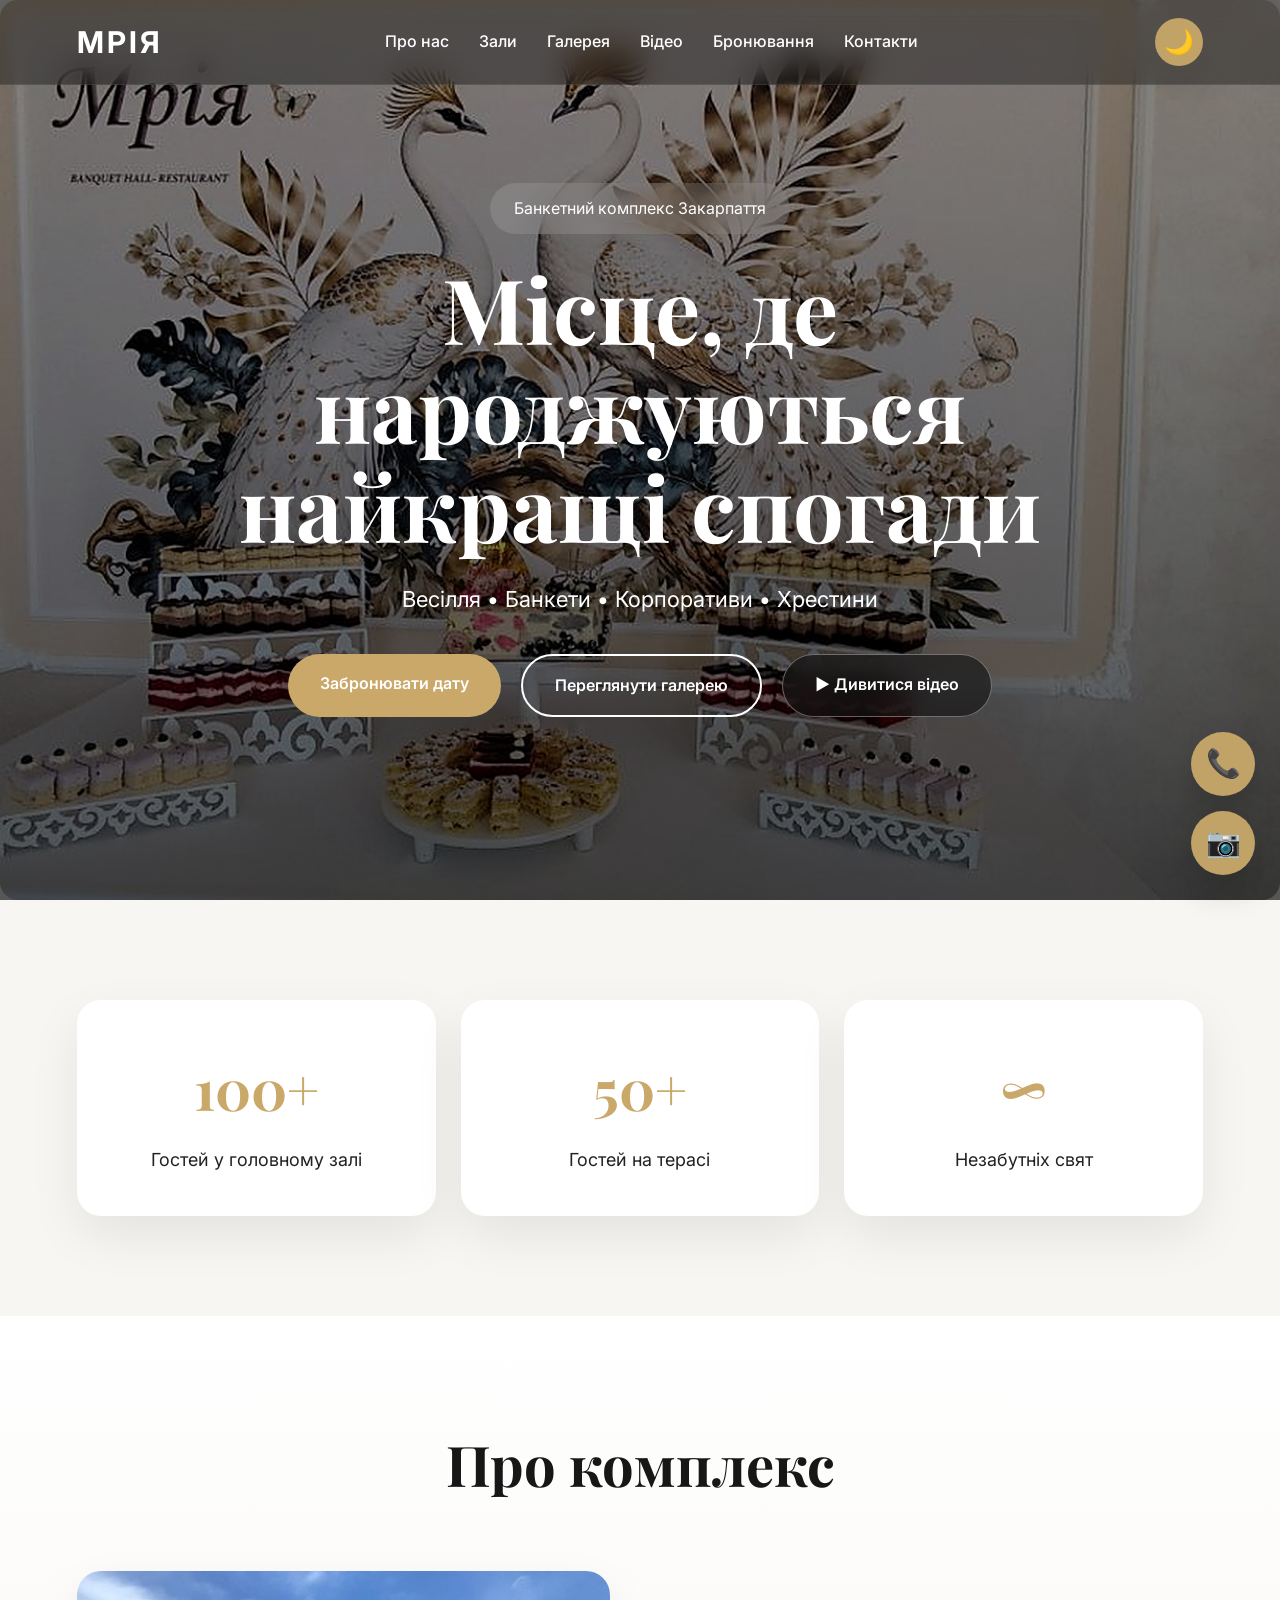
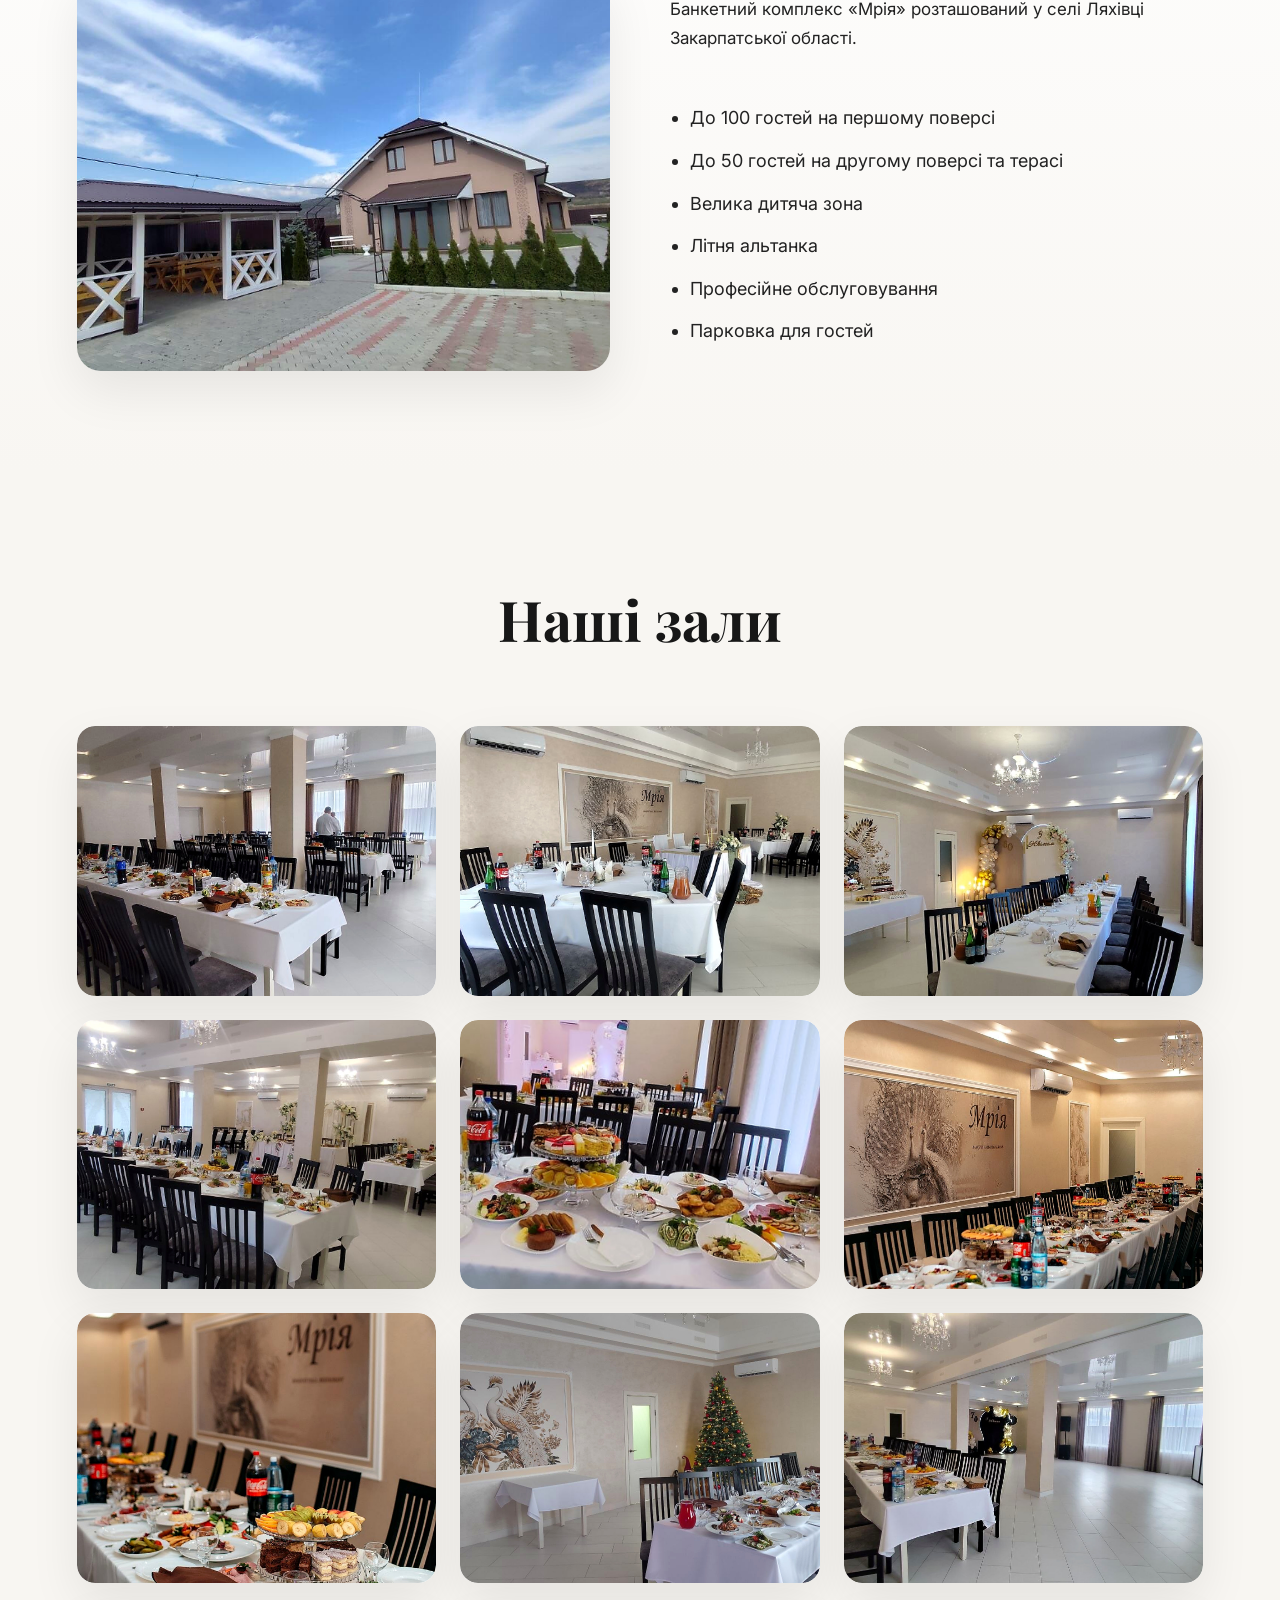
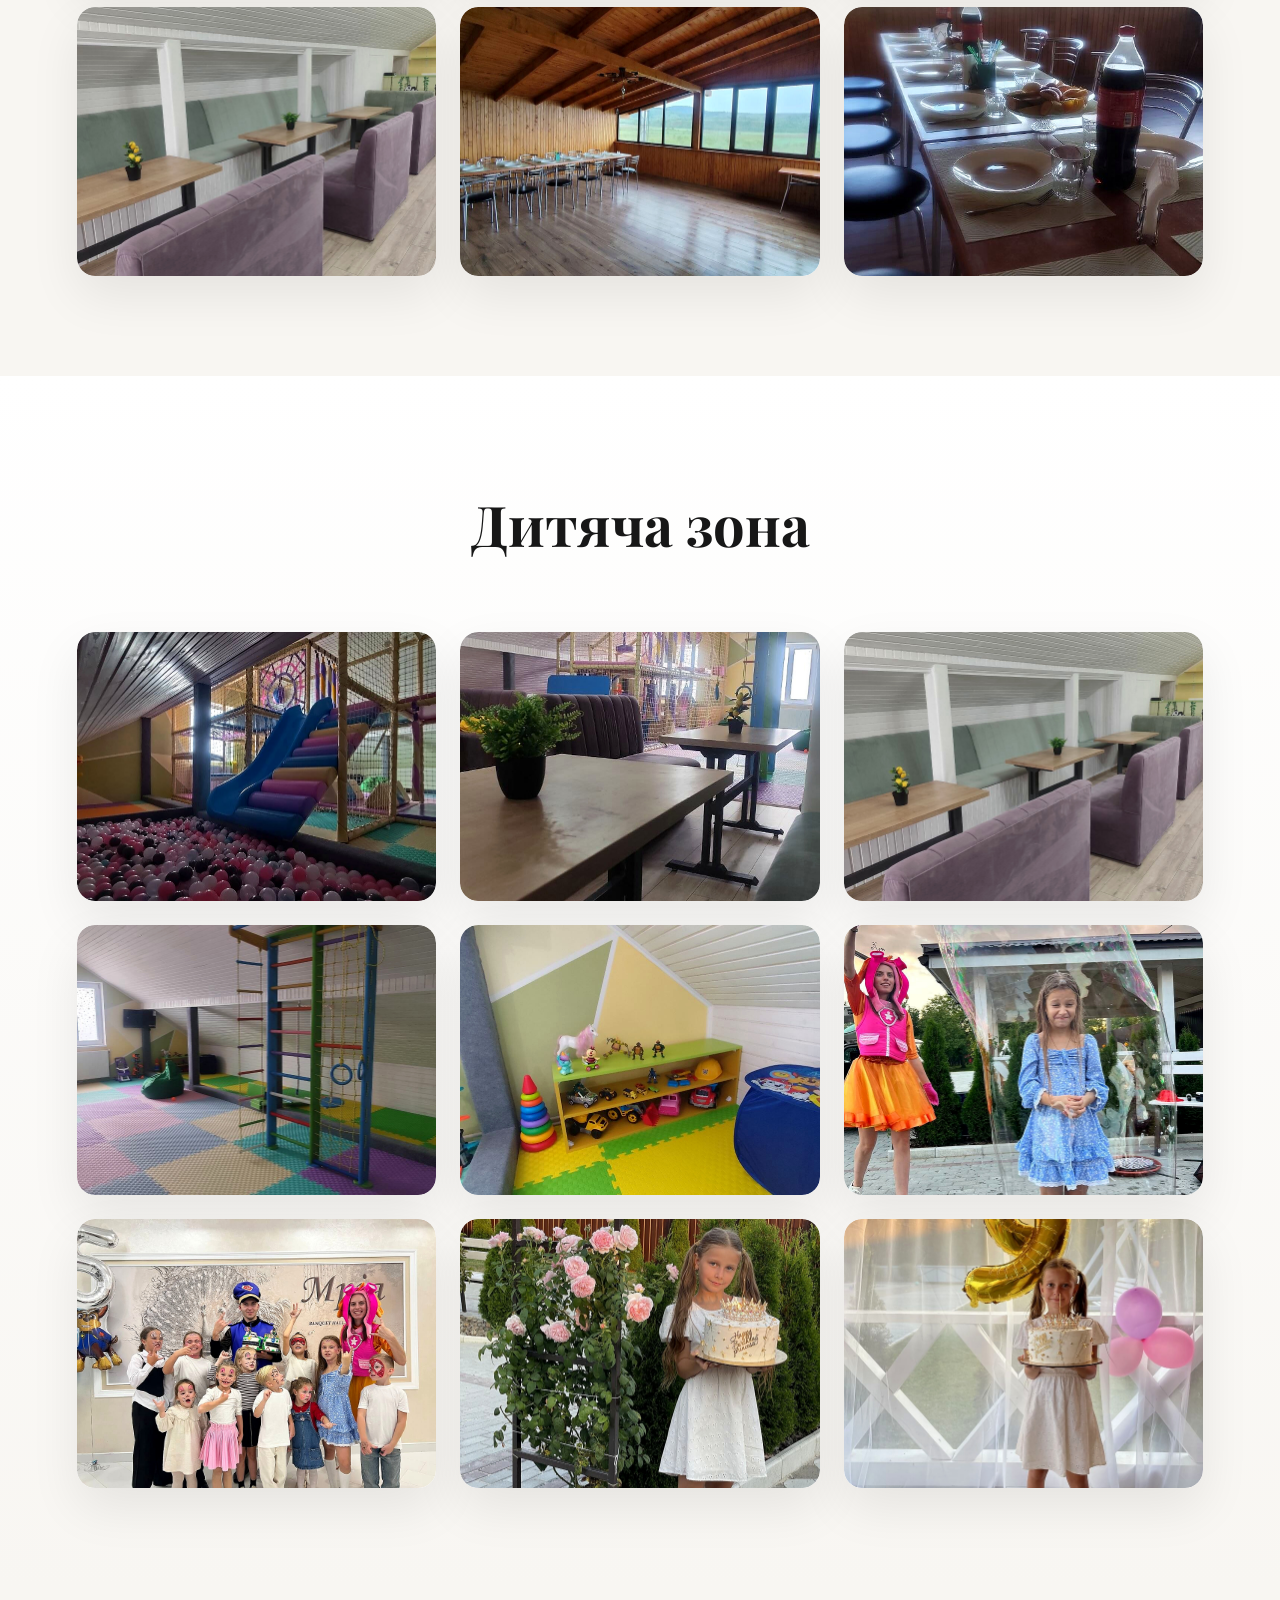
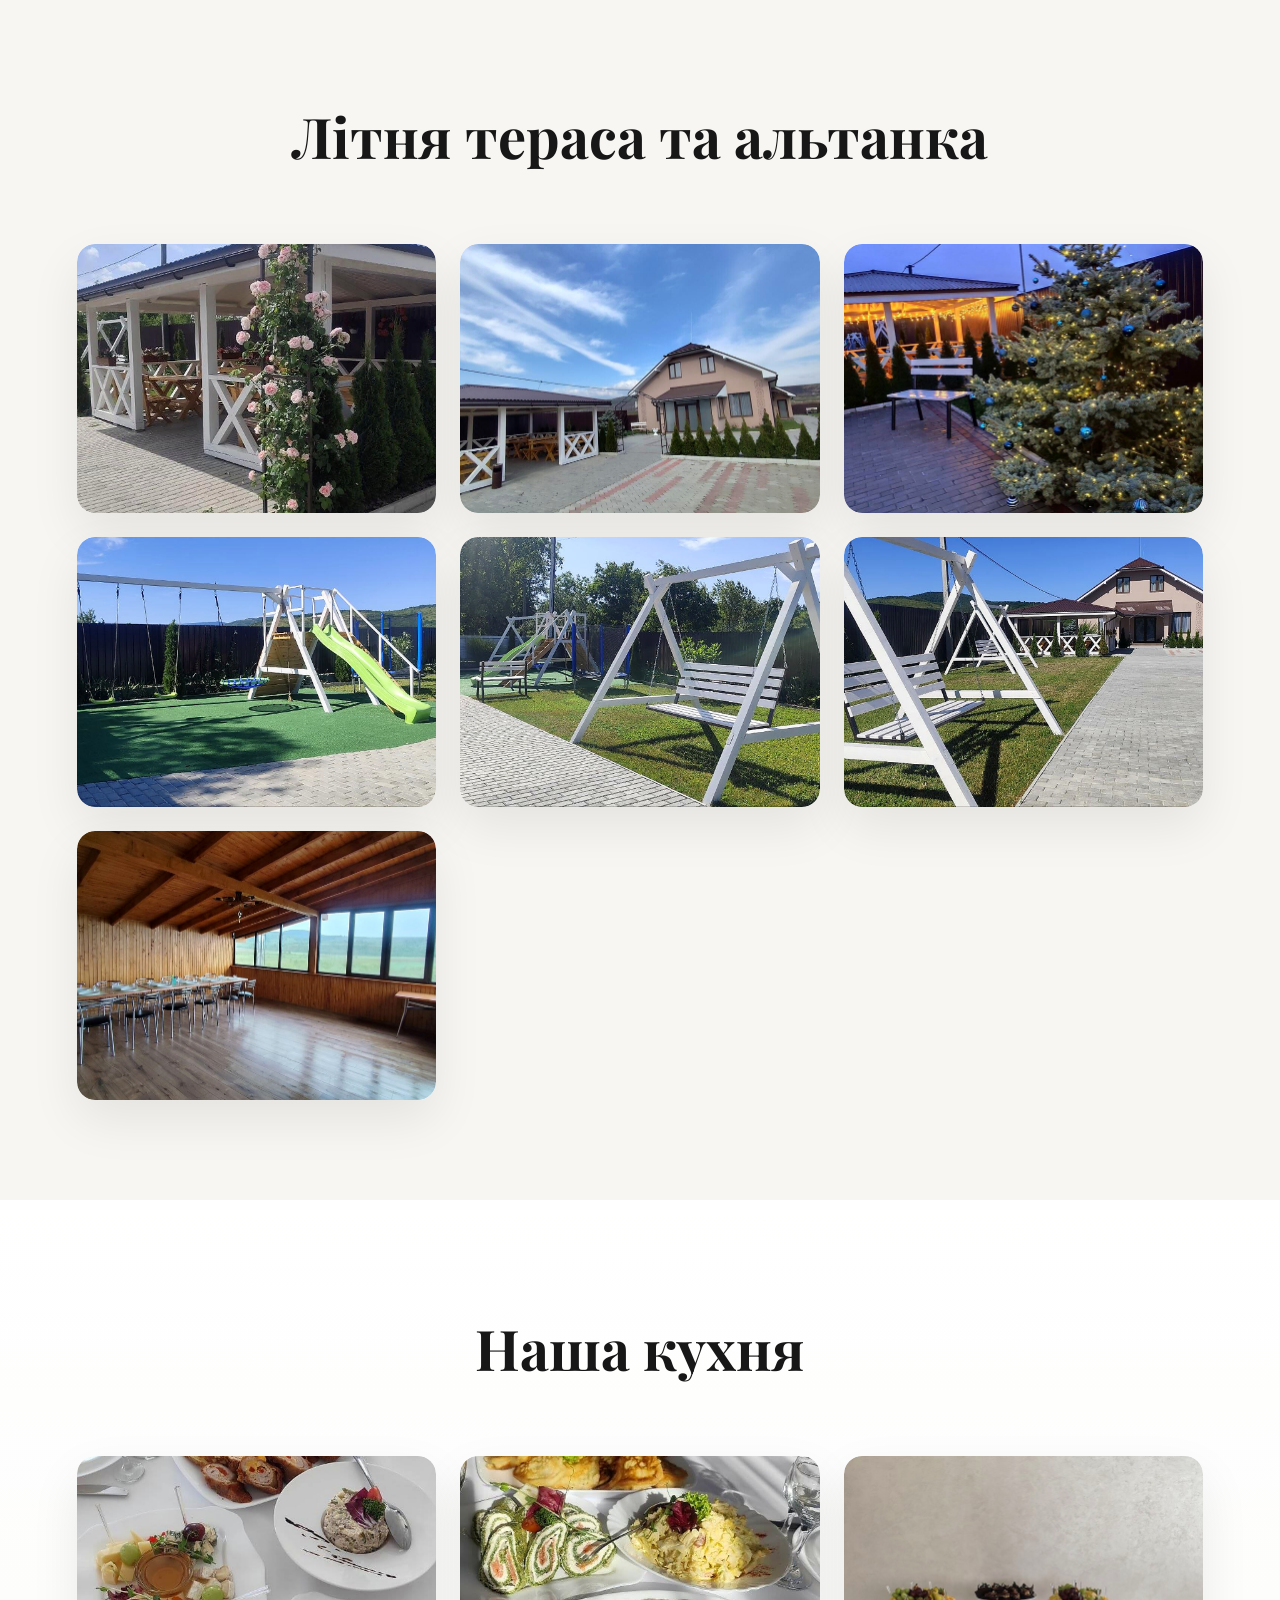
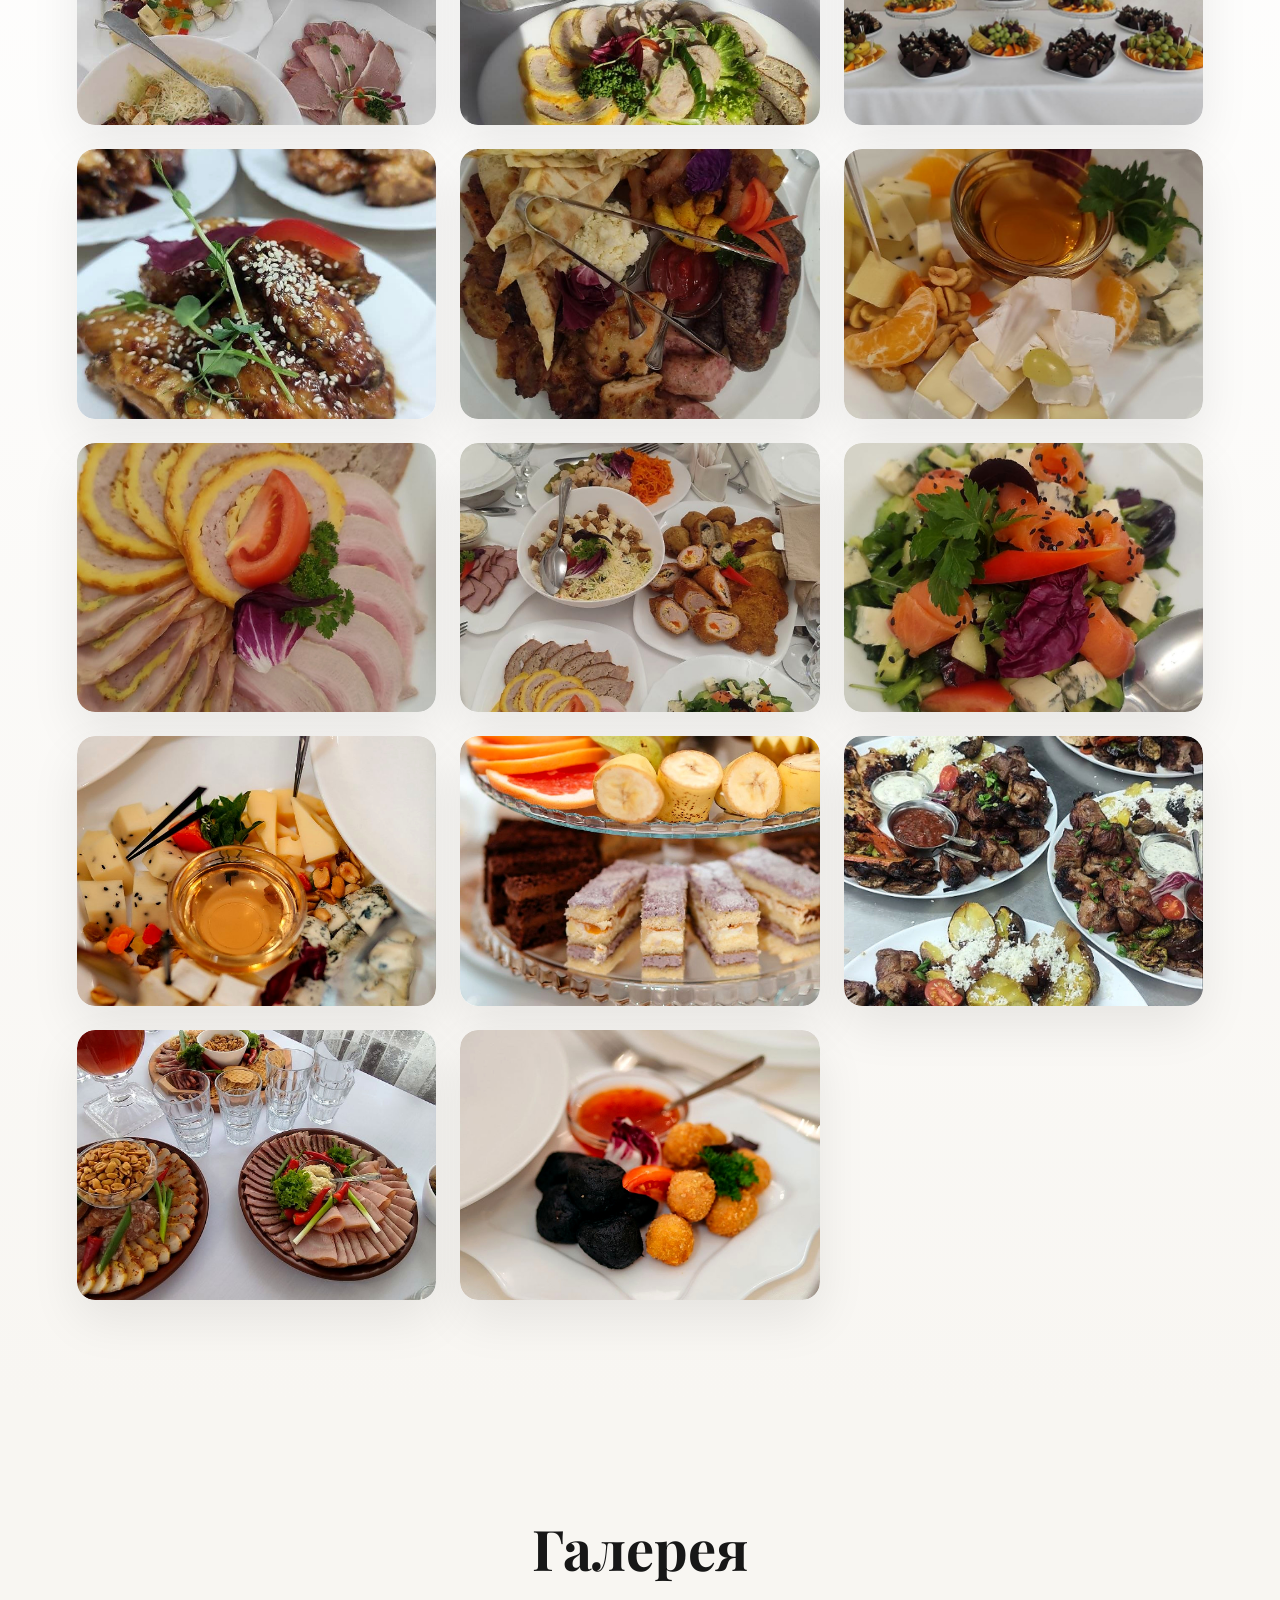
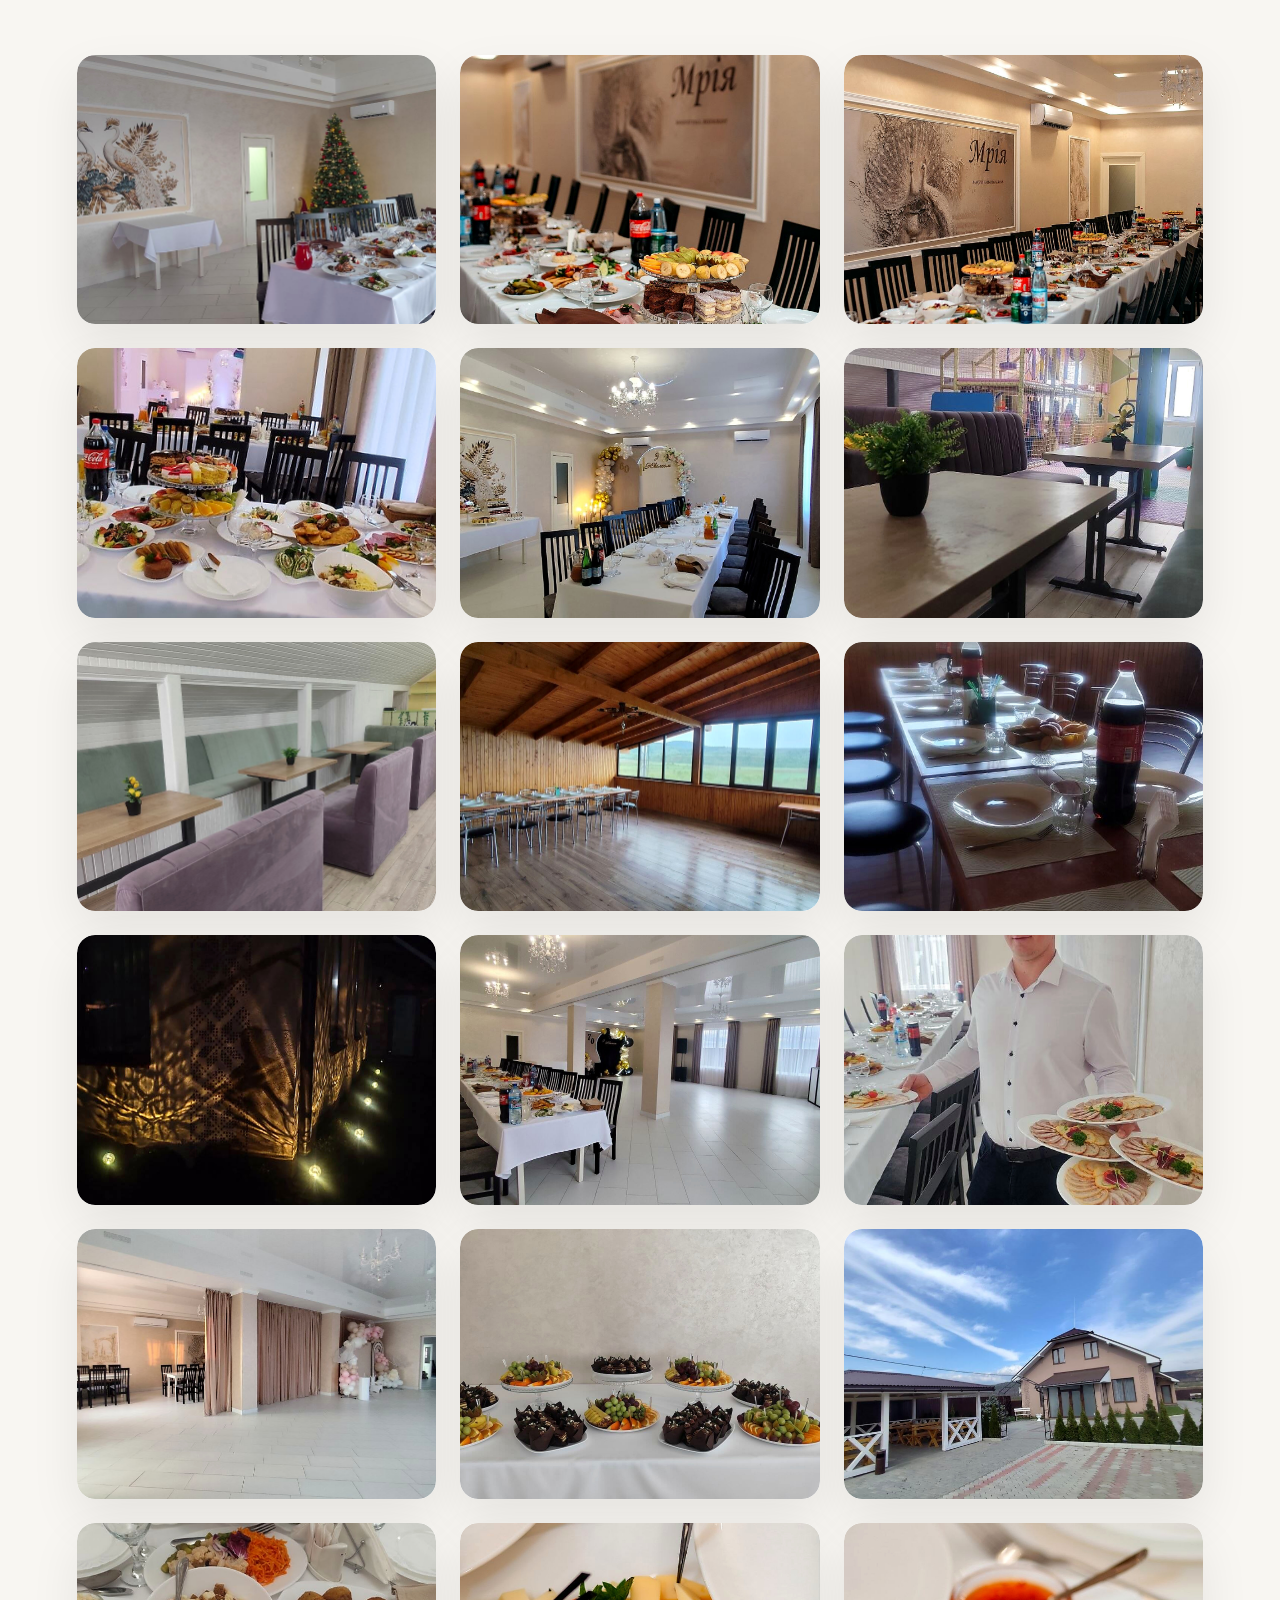
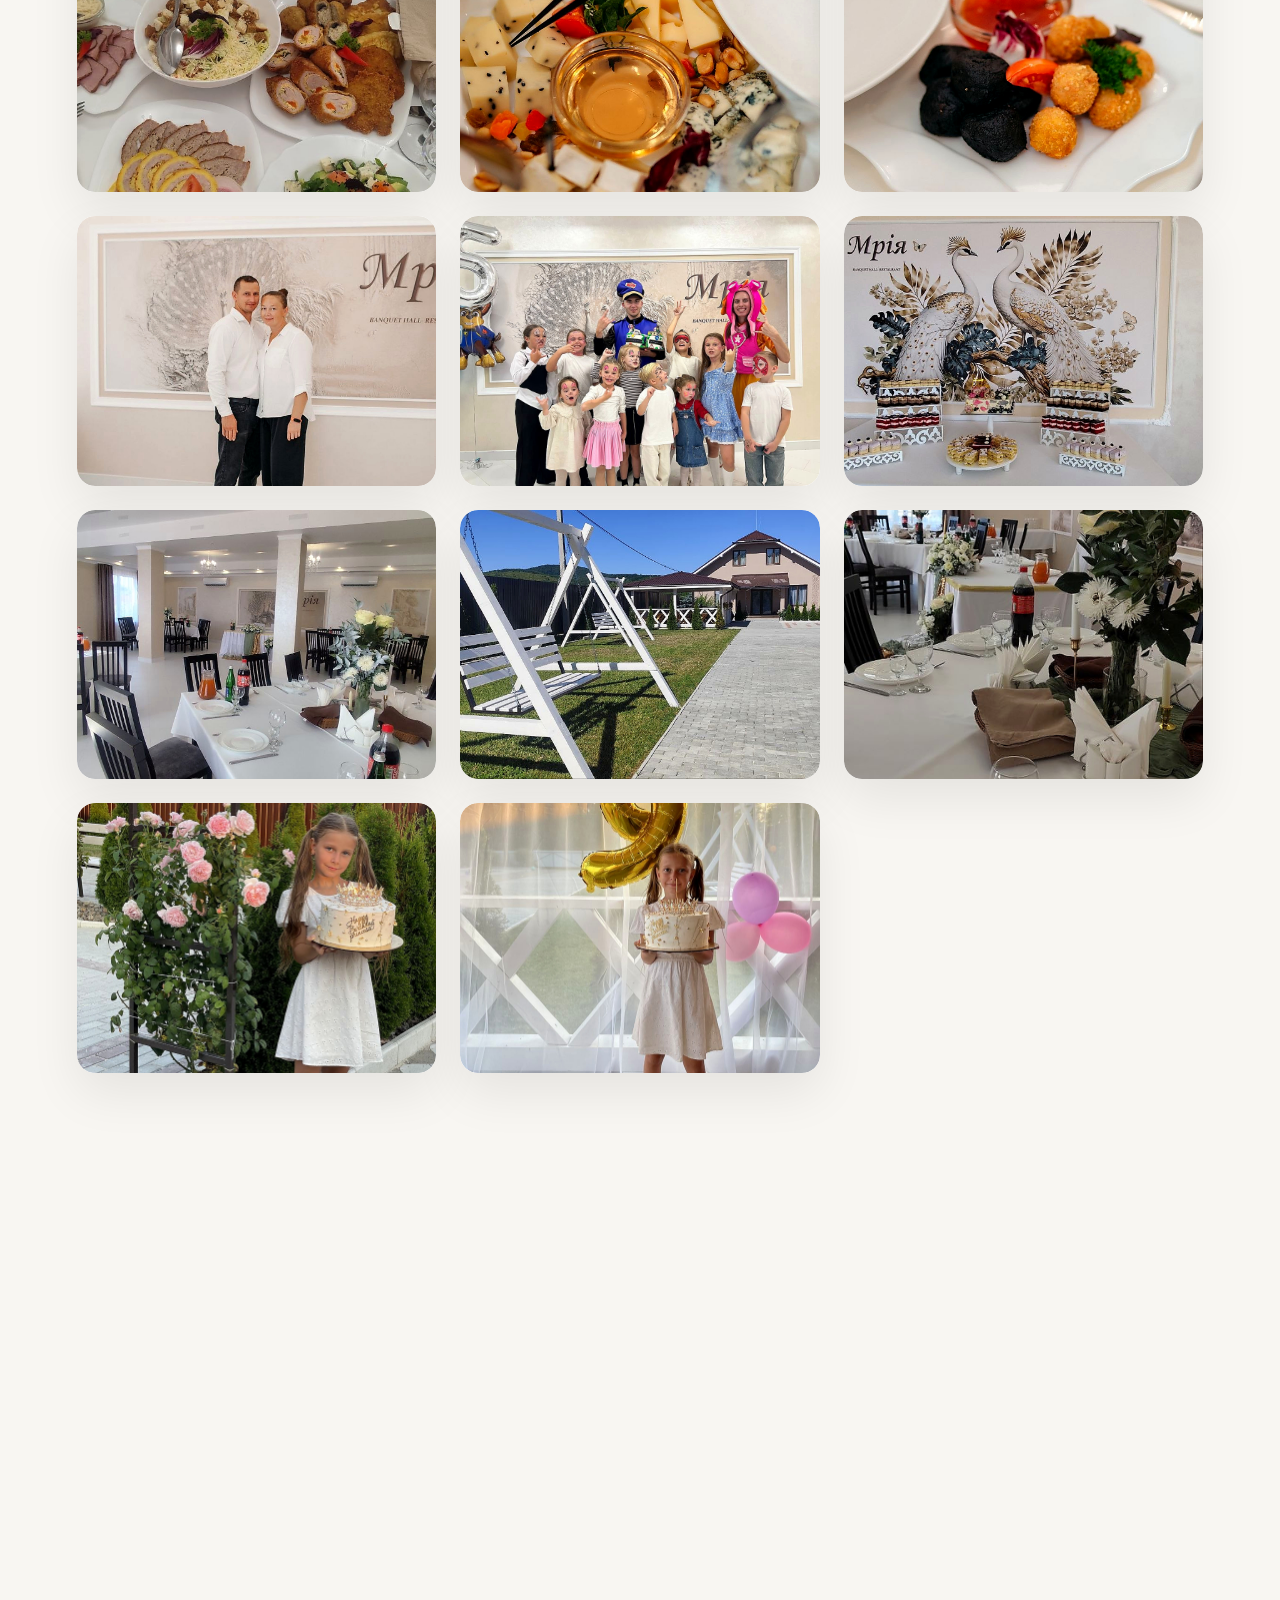
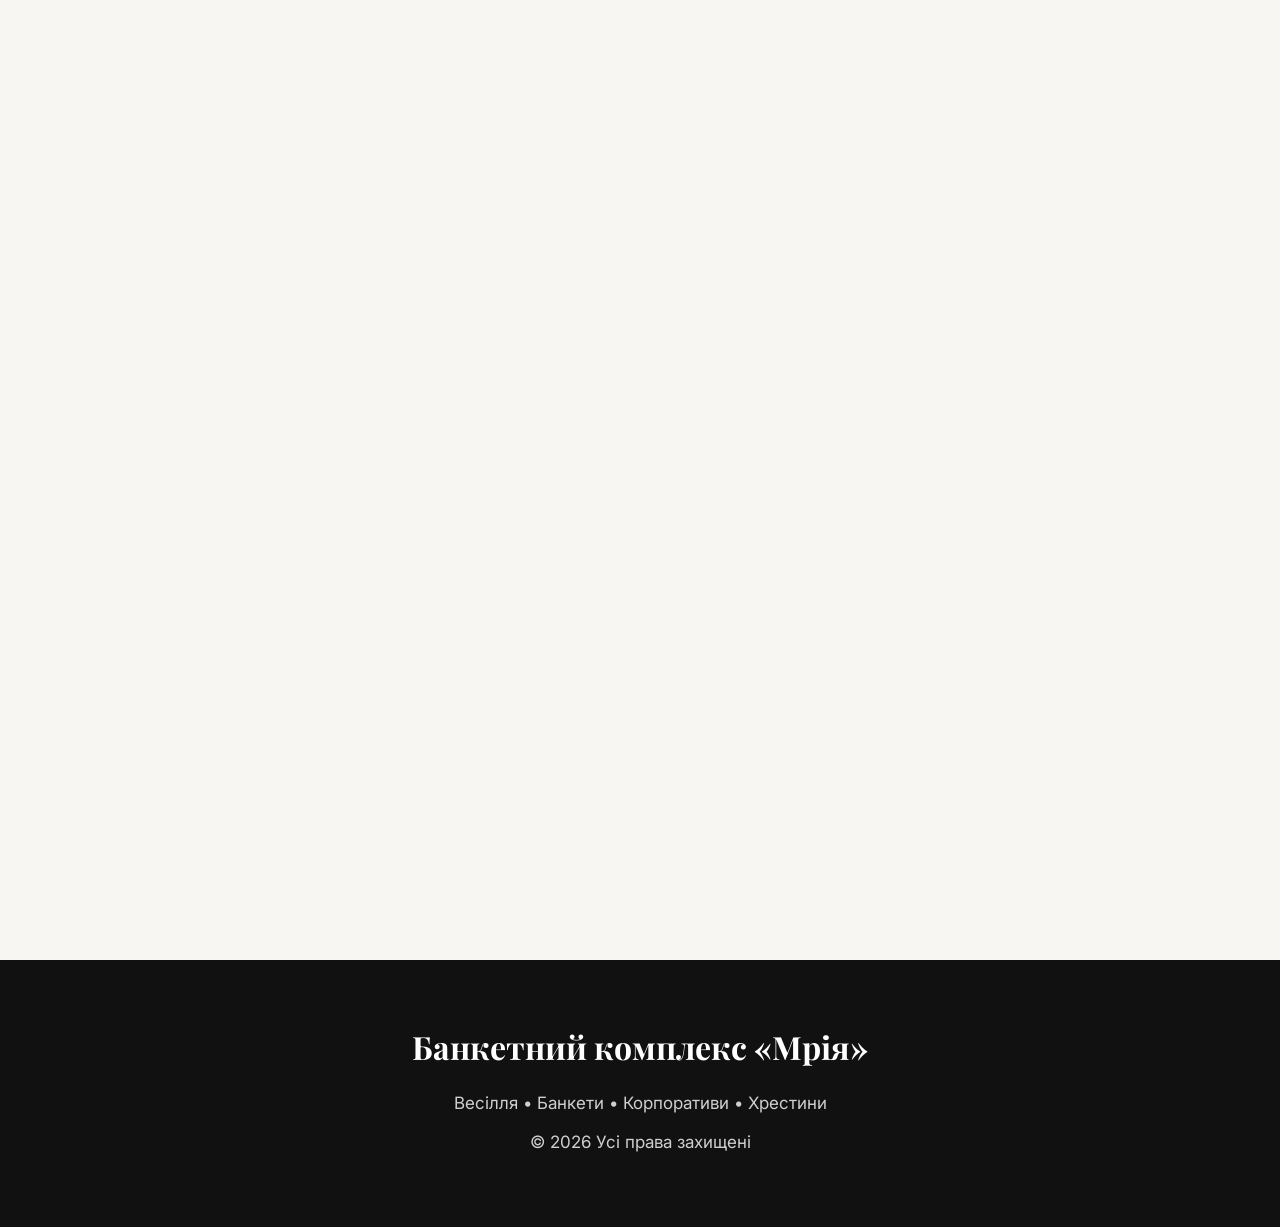
==== commit 5b9dce1c: "Add files via upload" ====
--- a/index.html
+++ b/index.html
@@ -398,7 +398,7 @@
 
 		</h2>
 
-		<form id="booking-form" action="https://formsubmit.co/navov0322@gmail.com" method="POST">
+		<form id="booking-form" action="https://formsubmit.co/navov0322@gmail.com" method="POST" target="submission-frame">
 			<input type="hidden" name="_subject" value="Нова заявка з сайту «Мрія»">
 			<input type="hidden" name="_template" value="table">
 			<input type="hidden" name="_autoresponse" value="Дякуємо за вашу заявку до банкетного комплексу «Мрія». Ми зв’яжемося з вами найближчим часом.">
@@ -458,8 +458,18 @@
 		</form>
 
 		<p id="booking-status" class="booking-note" role="status" aria-live="polite">Заявка буде надіслана безпосередньо на електронну пошту комплексу.</p>
-
-	</section>
+		<iframe name="submission-frame" class="submission-frame" title="Надсилання заявки"></iframe>
+
+	</section>
+
+	<div id="thank-you-modal" class="thank-you-modal" role="dialog" aria-modal="true" aria-labelledby="thank-you-title" aria-hidden="true">
+		<div class="thank-you-card">
+			<div class="thank-you-icon">✓</div>
+			<h2 id="thank-you-title">Дякуємо за заявку!</h2>
+			<p>Ваші дані надіслано. Ми зв’яжемося з вами найближчим часом.</p>
+			<button id="thank-you-home" type="button">На головну</button>
+		</div>
+	</div>
 
 
 	<!-- CONTACTS -->
--- a/style.css
+++ b/style.css
@@ -685,6 +685,18 @@
 .booking-note.error{color:#b42318;opacity:1;font-weight:600;}
 .booking-note.error a{color:inherit;text-decoration:underline;}
 .booking button:disabled{cursor:wait;opacity:.7;transform:none;}
+
+.submission-frame{position:absolute;width:1px;height:1px;border:0;opacity:0;pointer-events:none;}
+
+.thank-you-modal{position:fixed;inset:0;z-index:3000;display:grid;place-items:center;padding:20px;background:rgba(0,0,0,.68);backdrop-filter:blur(10px);opacity:0;visibility:hidden;transition:.3s;}
+.thank-you-modal.is-visible{opacity:1;visibility:visible;}
+.thank-you-card{width:min(100%,520px);padding:clamp(32px,6vw,56px);text-align:center;border:1px solid rgba(201,168,106,.45);border-radius:30px;background:var(--card-bg);color:var(--text);box-shadow:0 30px 90px rgba(0,0,0,.35);transform:translateY(22px) scale(.96);transition:.35s;}
+.thank-you-modal.is-visible .thank-you-card{transform:none;}
+.thank-you-icon{display:grid;place-items:center;width:78px;height:78px;margin:0 auto 22px;border-radius:50%;background:var(--gold);color:#fff;font-size:42px;font-weight:700;}
+.thank-you-card h2{margin-bottom:14px;font-size:clamp(30px,5vw,42px);color:var(--dark);}
+.thank-you-card p{margin-bottom:28px;}
+.thank-you-card button{padding:14px 30px;border:0;border-radius:999px;background:var(--gold);color:#fff;font:inherit;font-weight:700;cursor:pointer;transition:.25s;}
+.thank-you-card button:hover{background:var(--gold-dark);transform:translateY(-2px);}
 
 /* ===================================
    CONTACTS
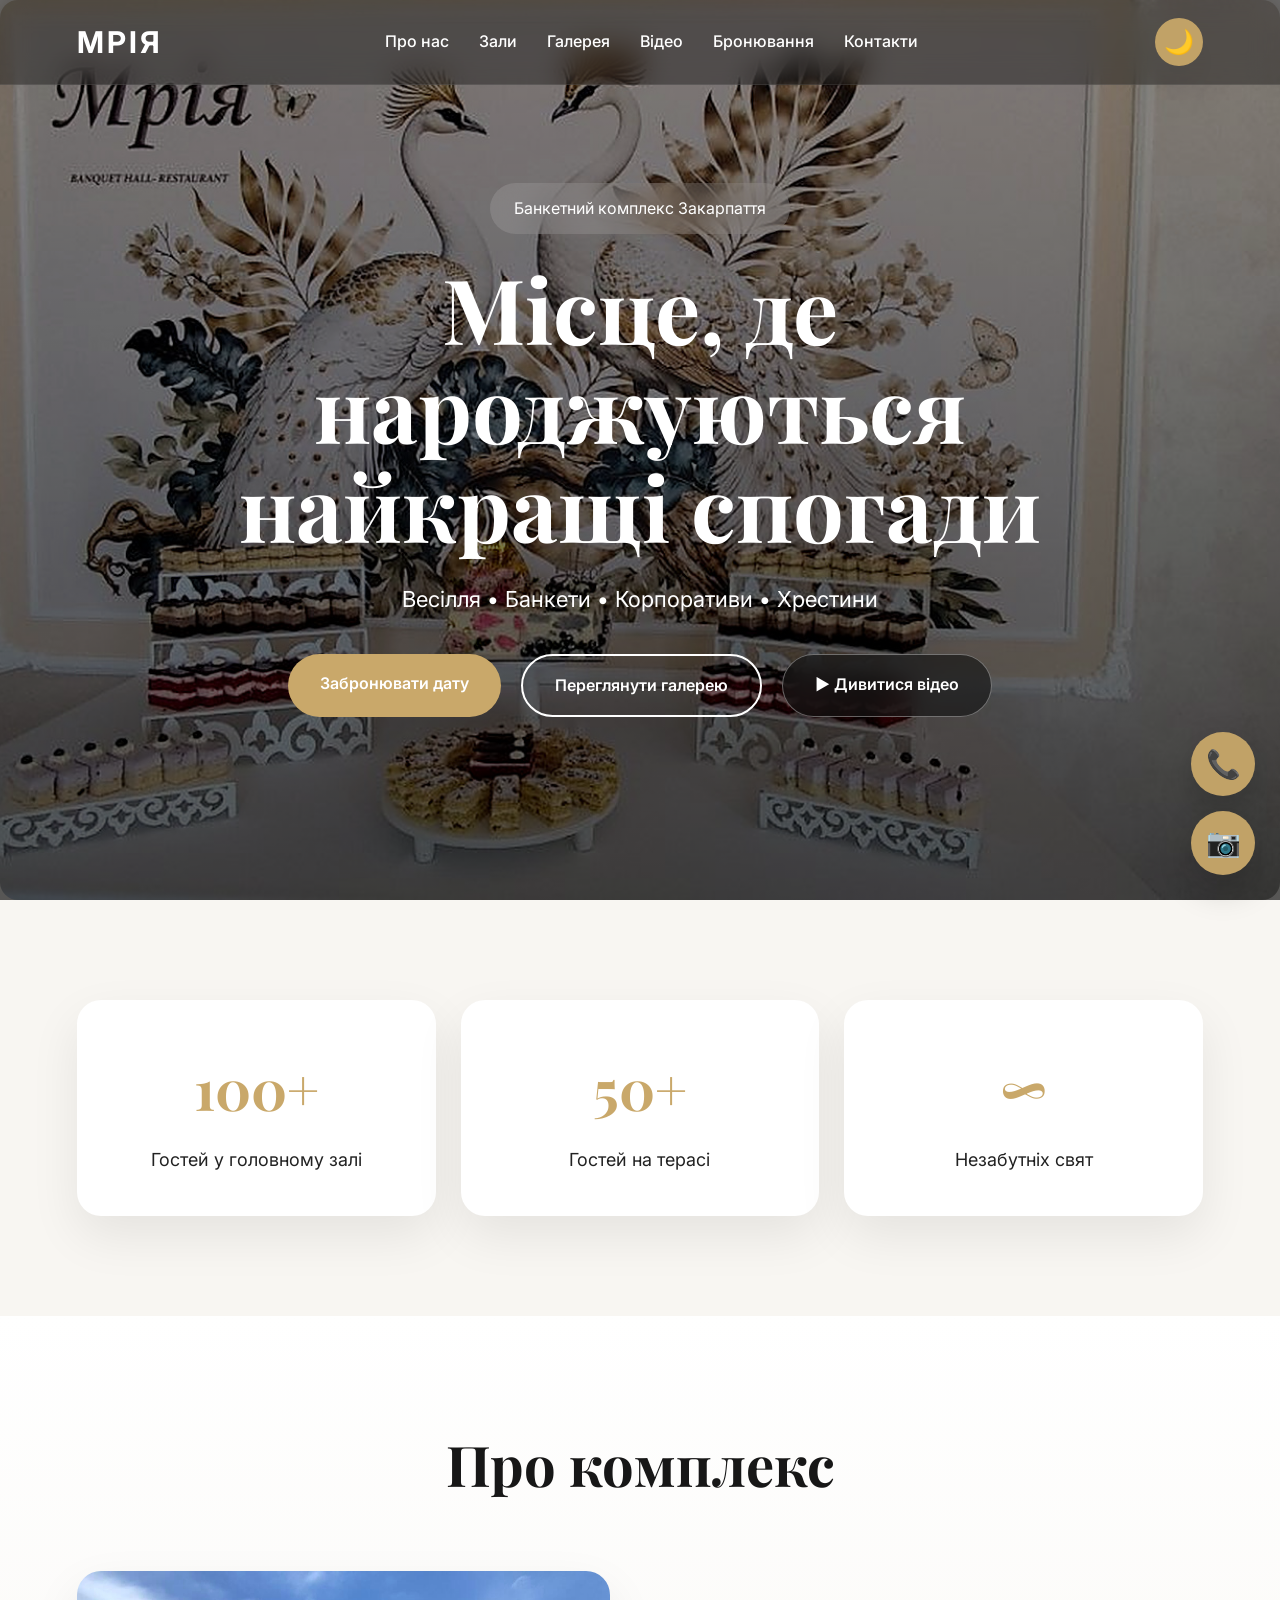
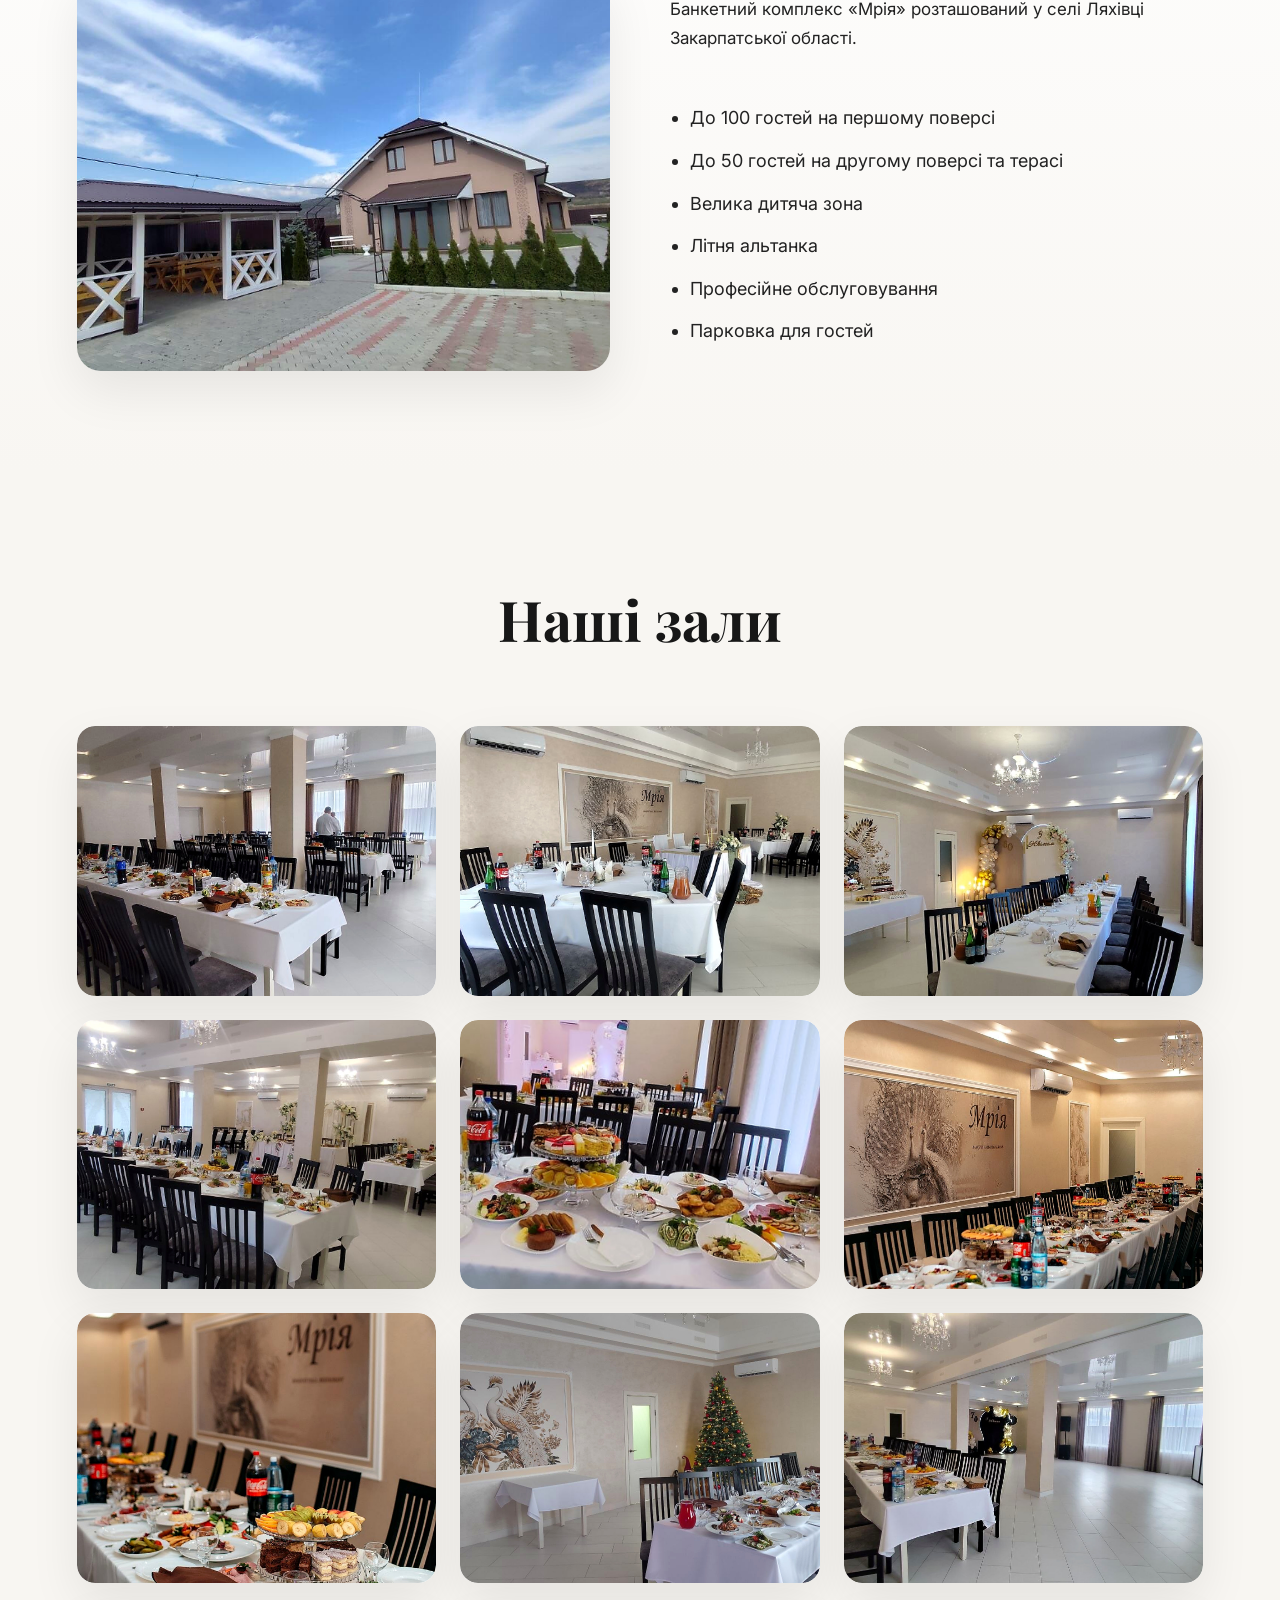
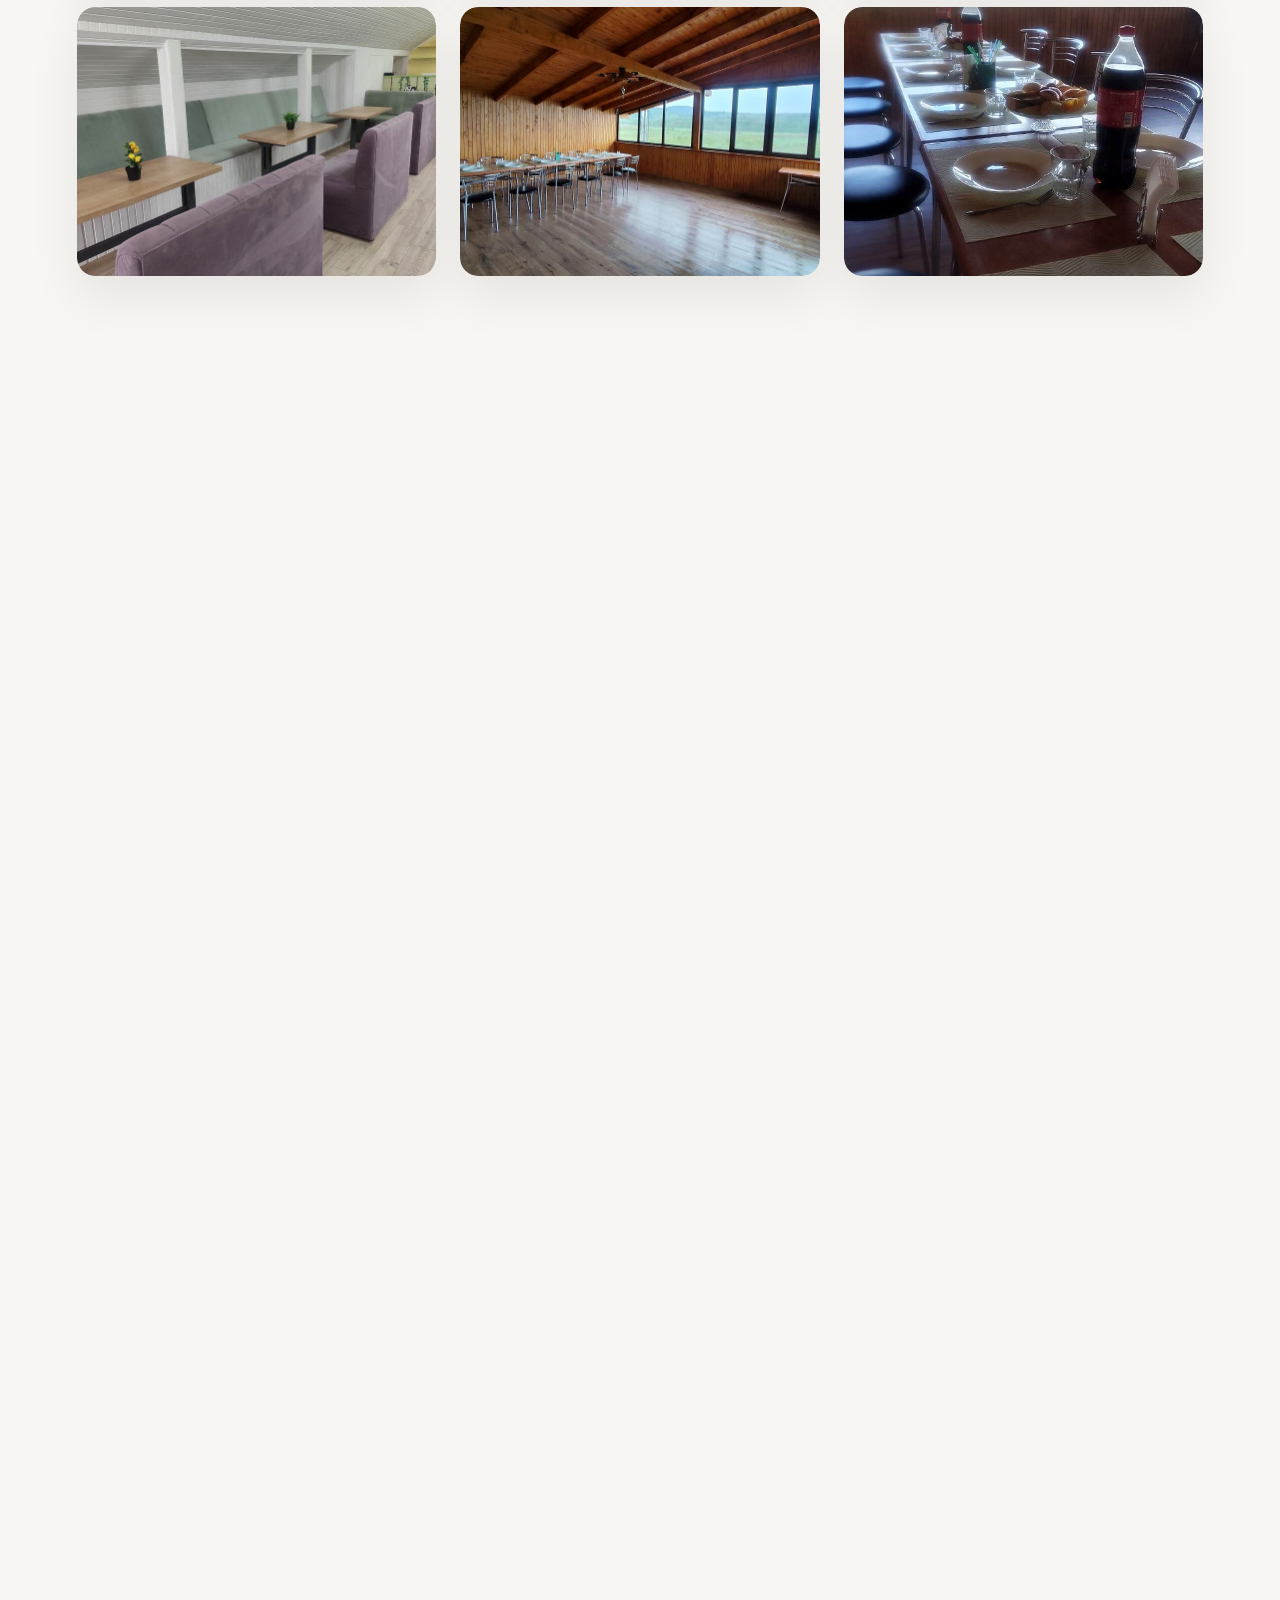
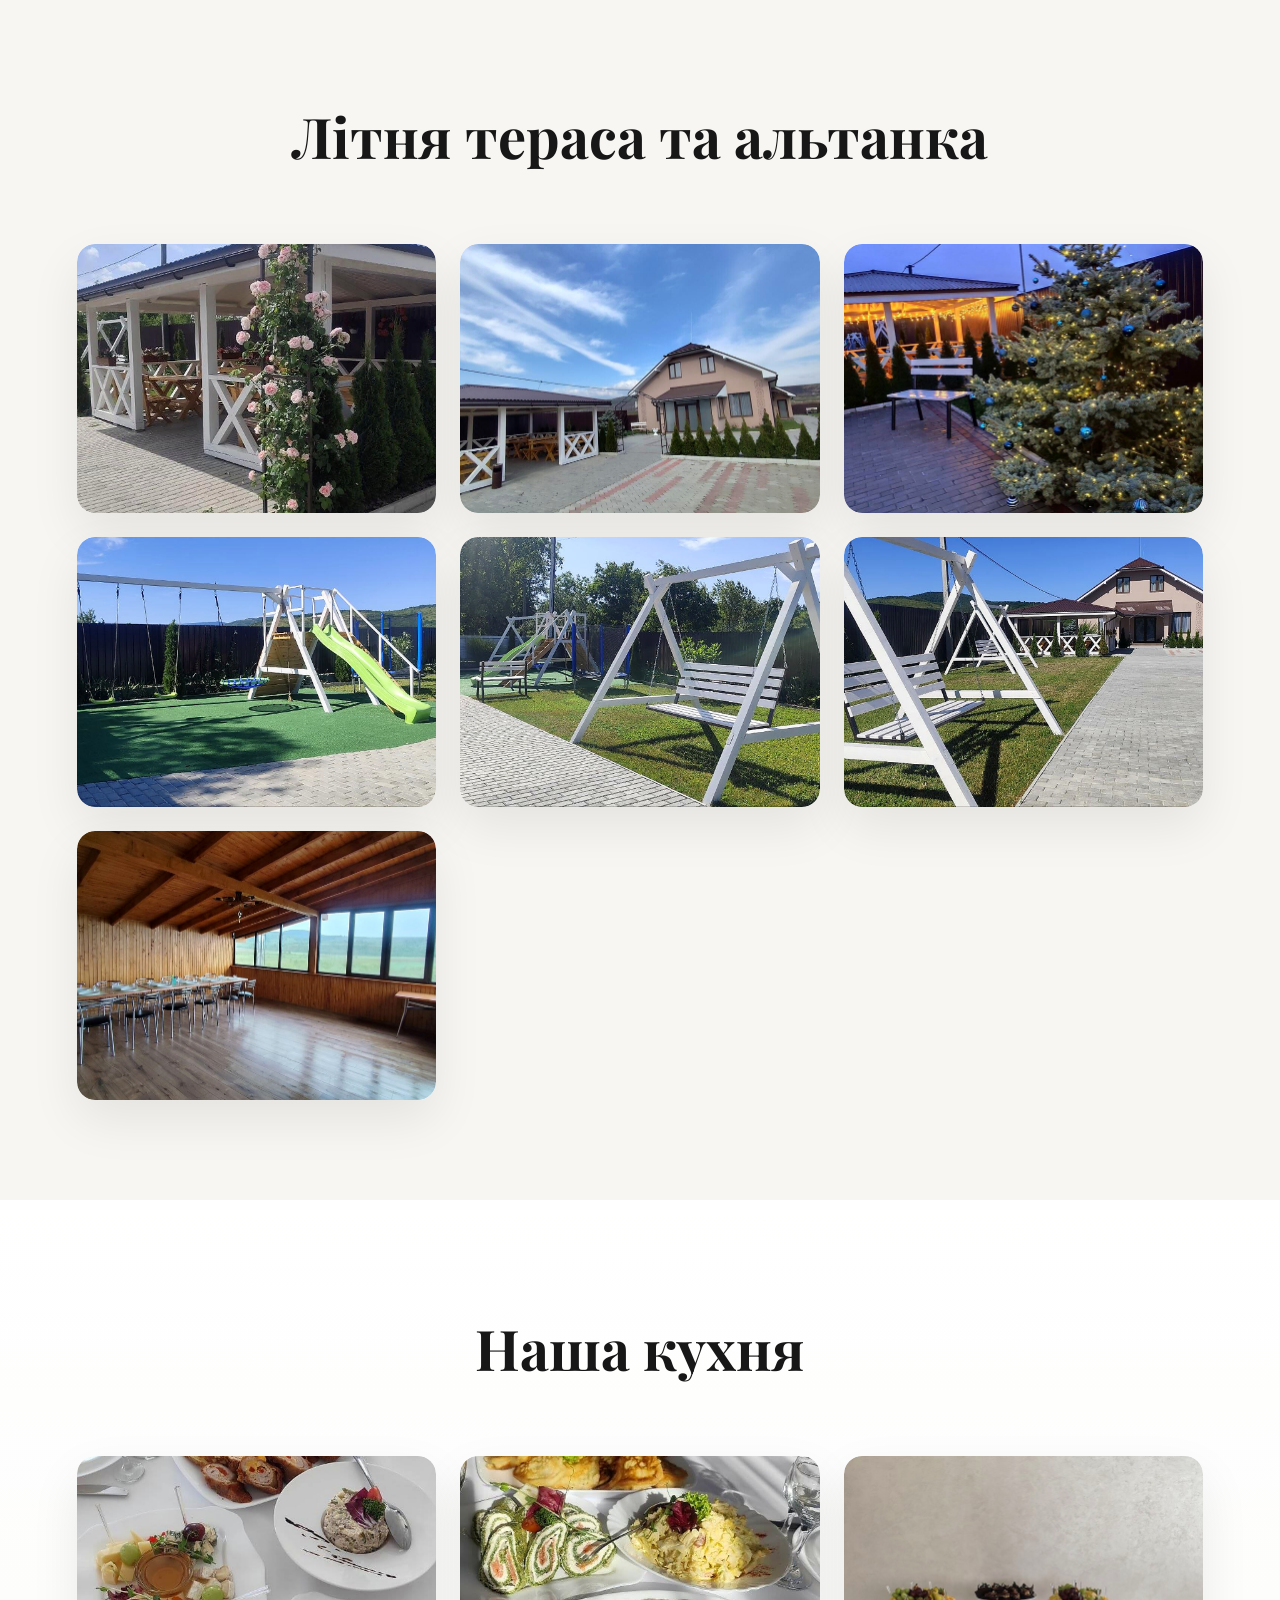
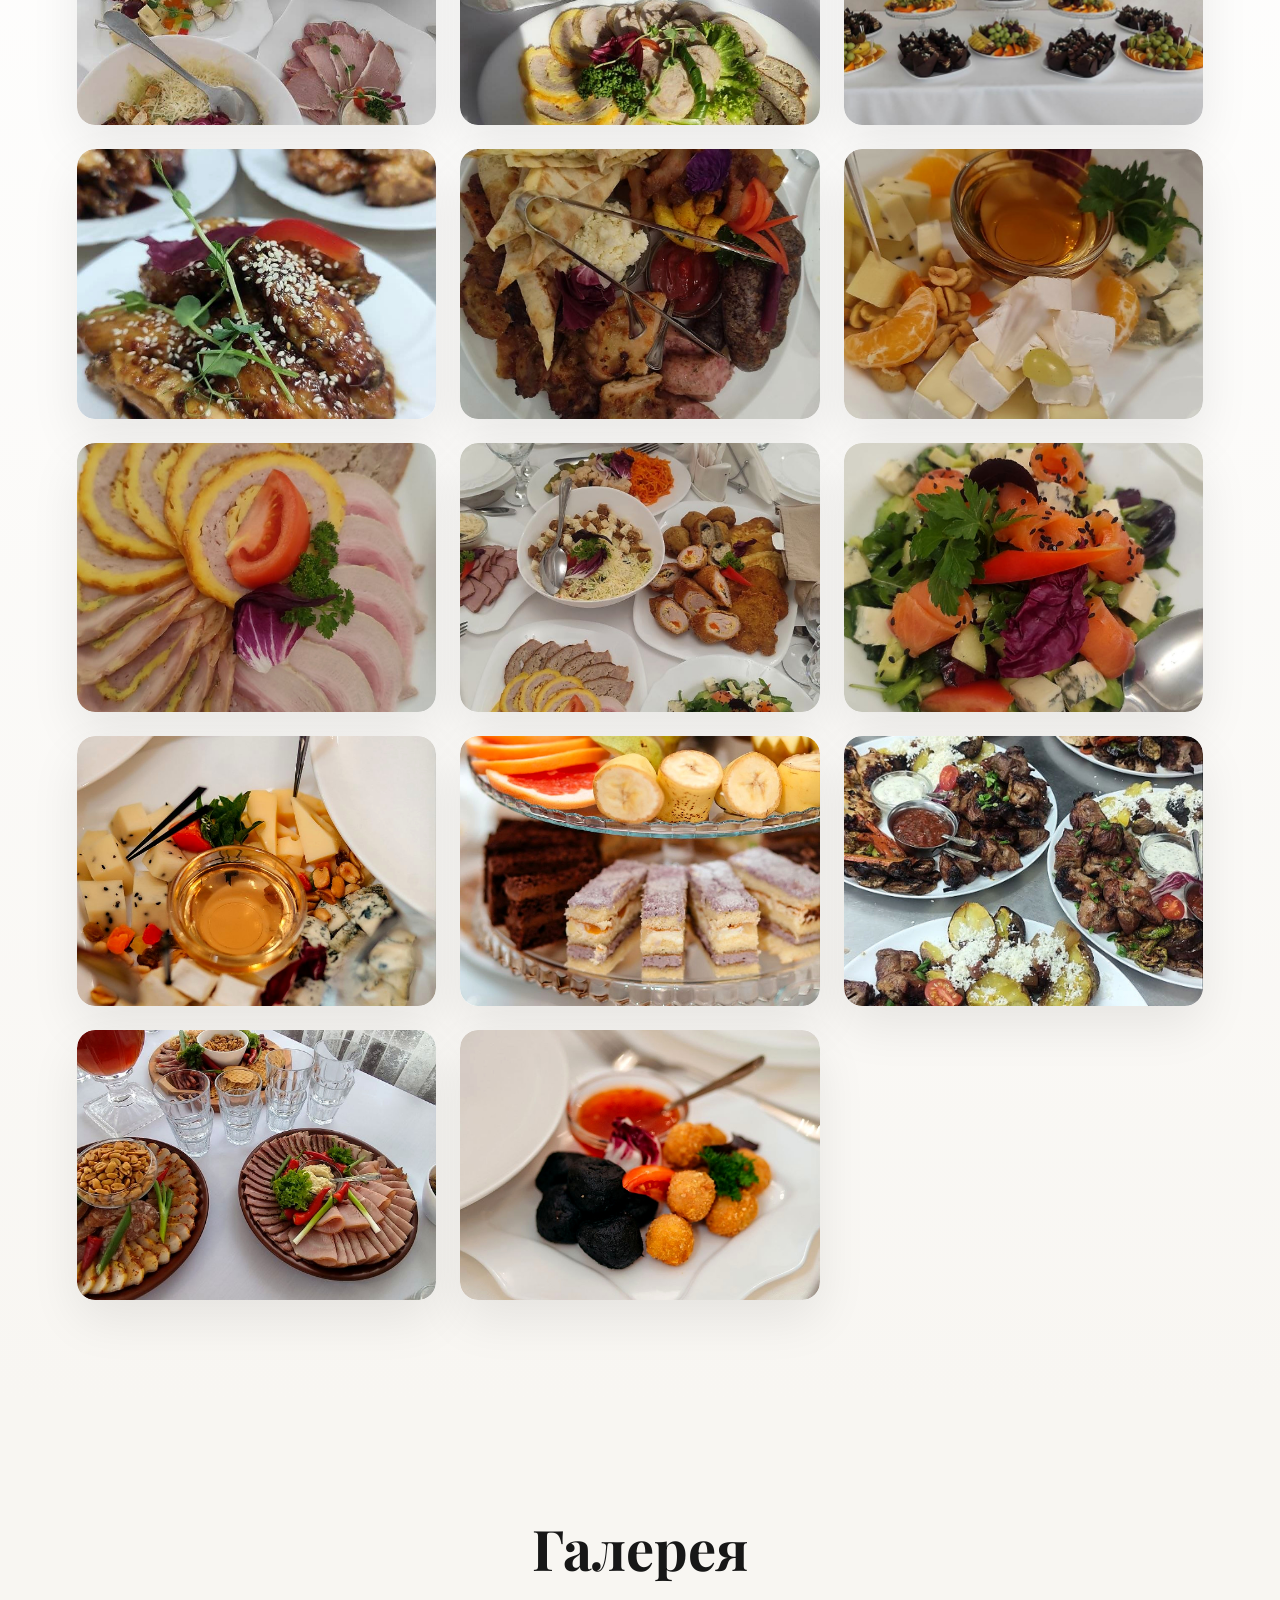
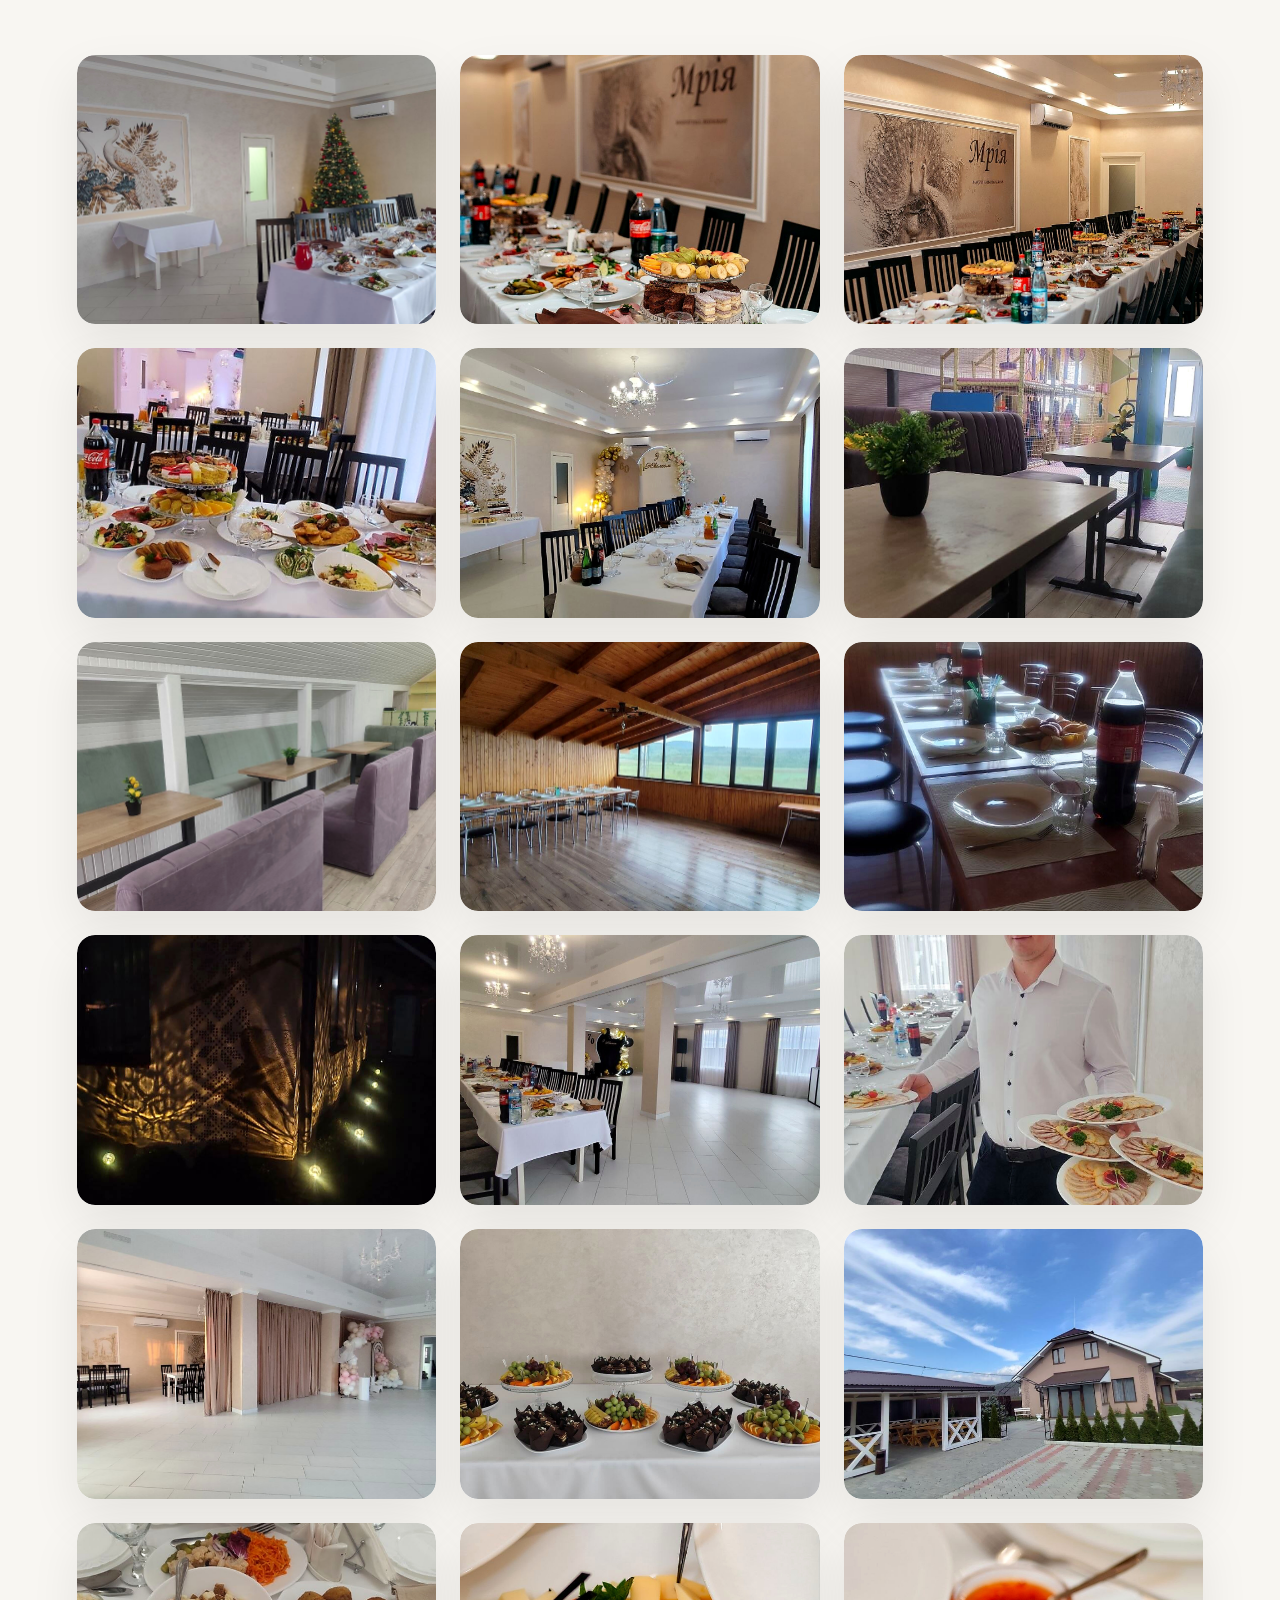
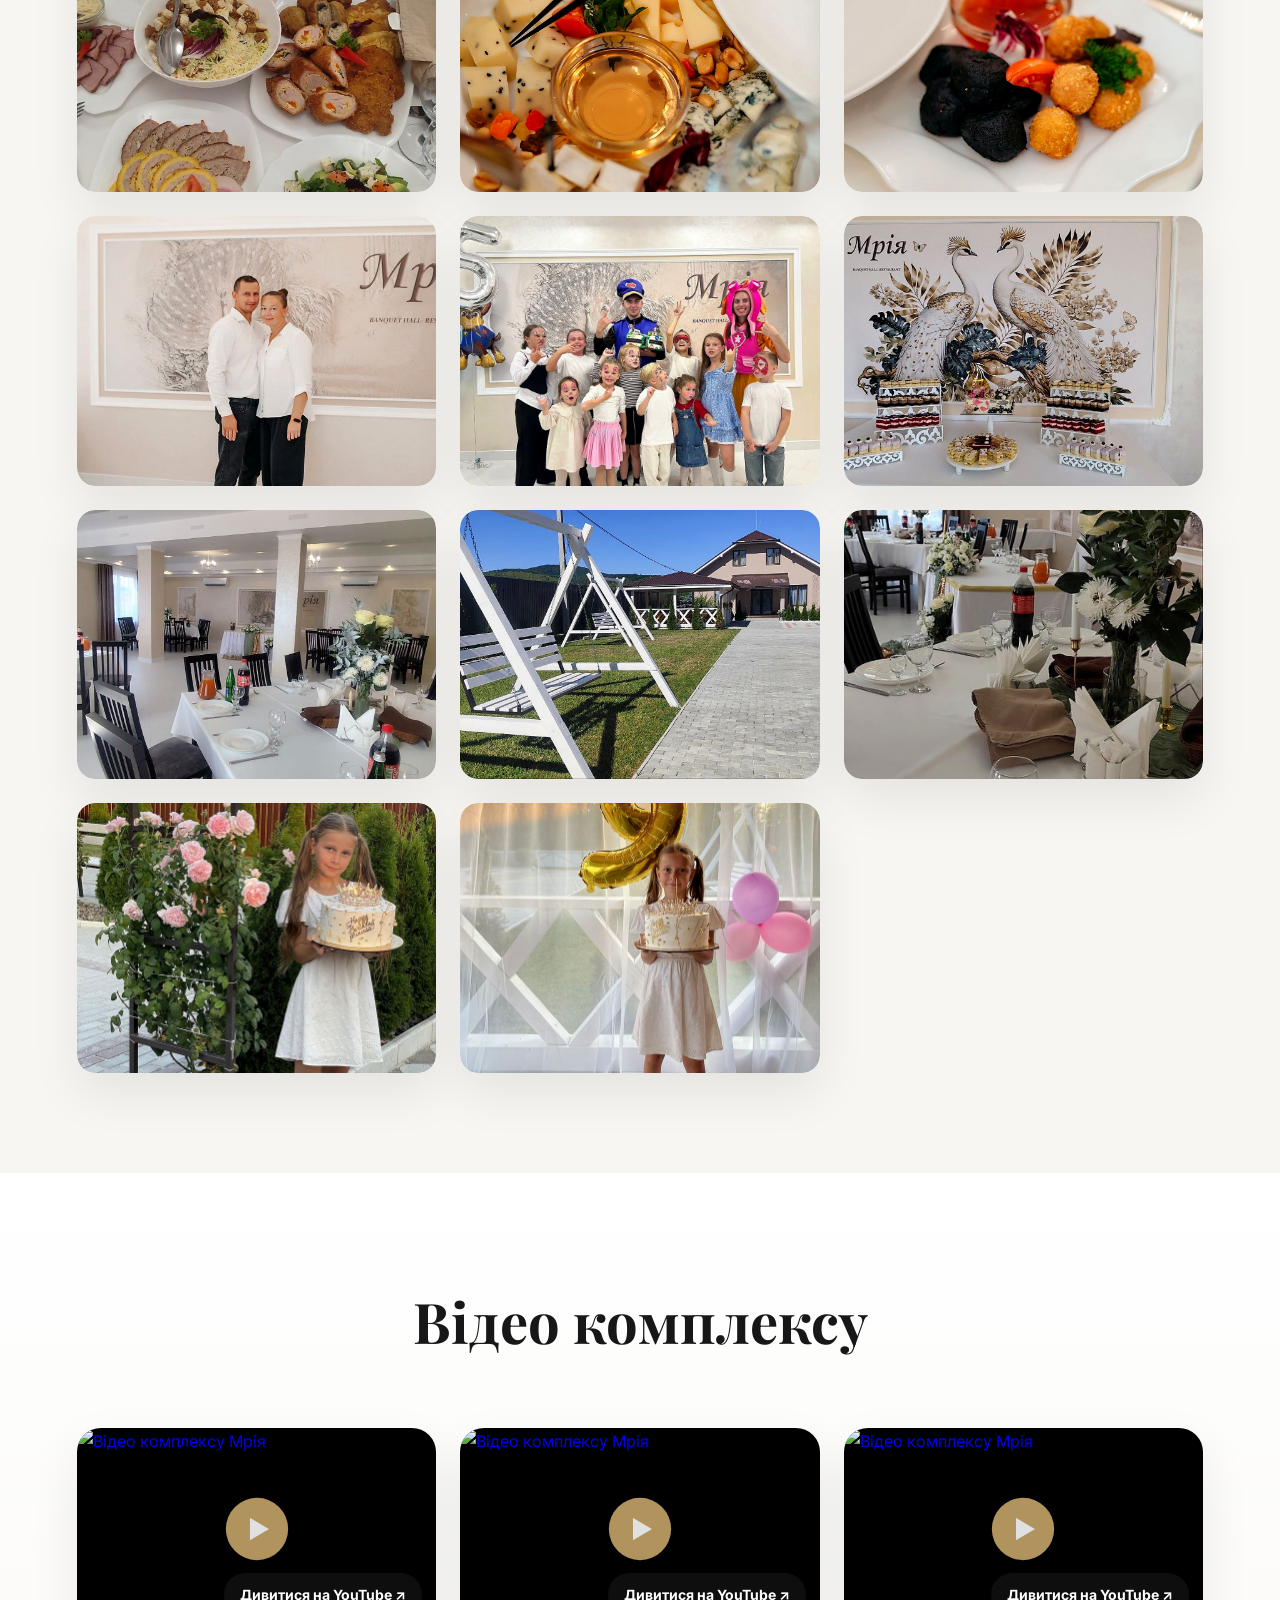
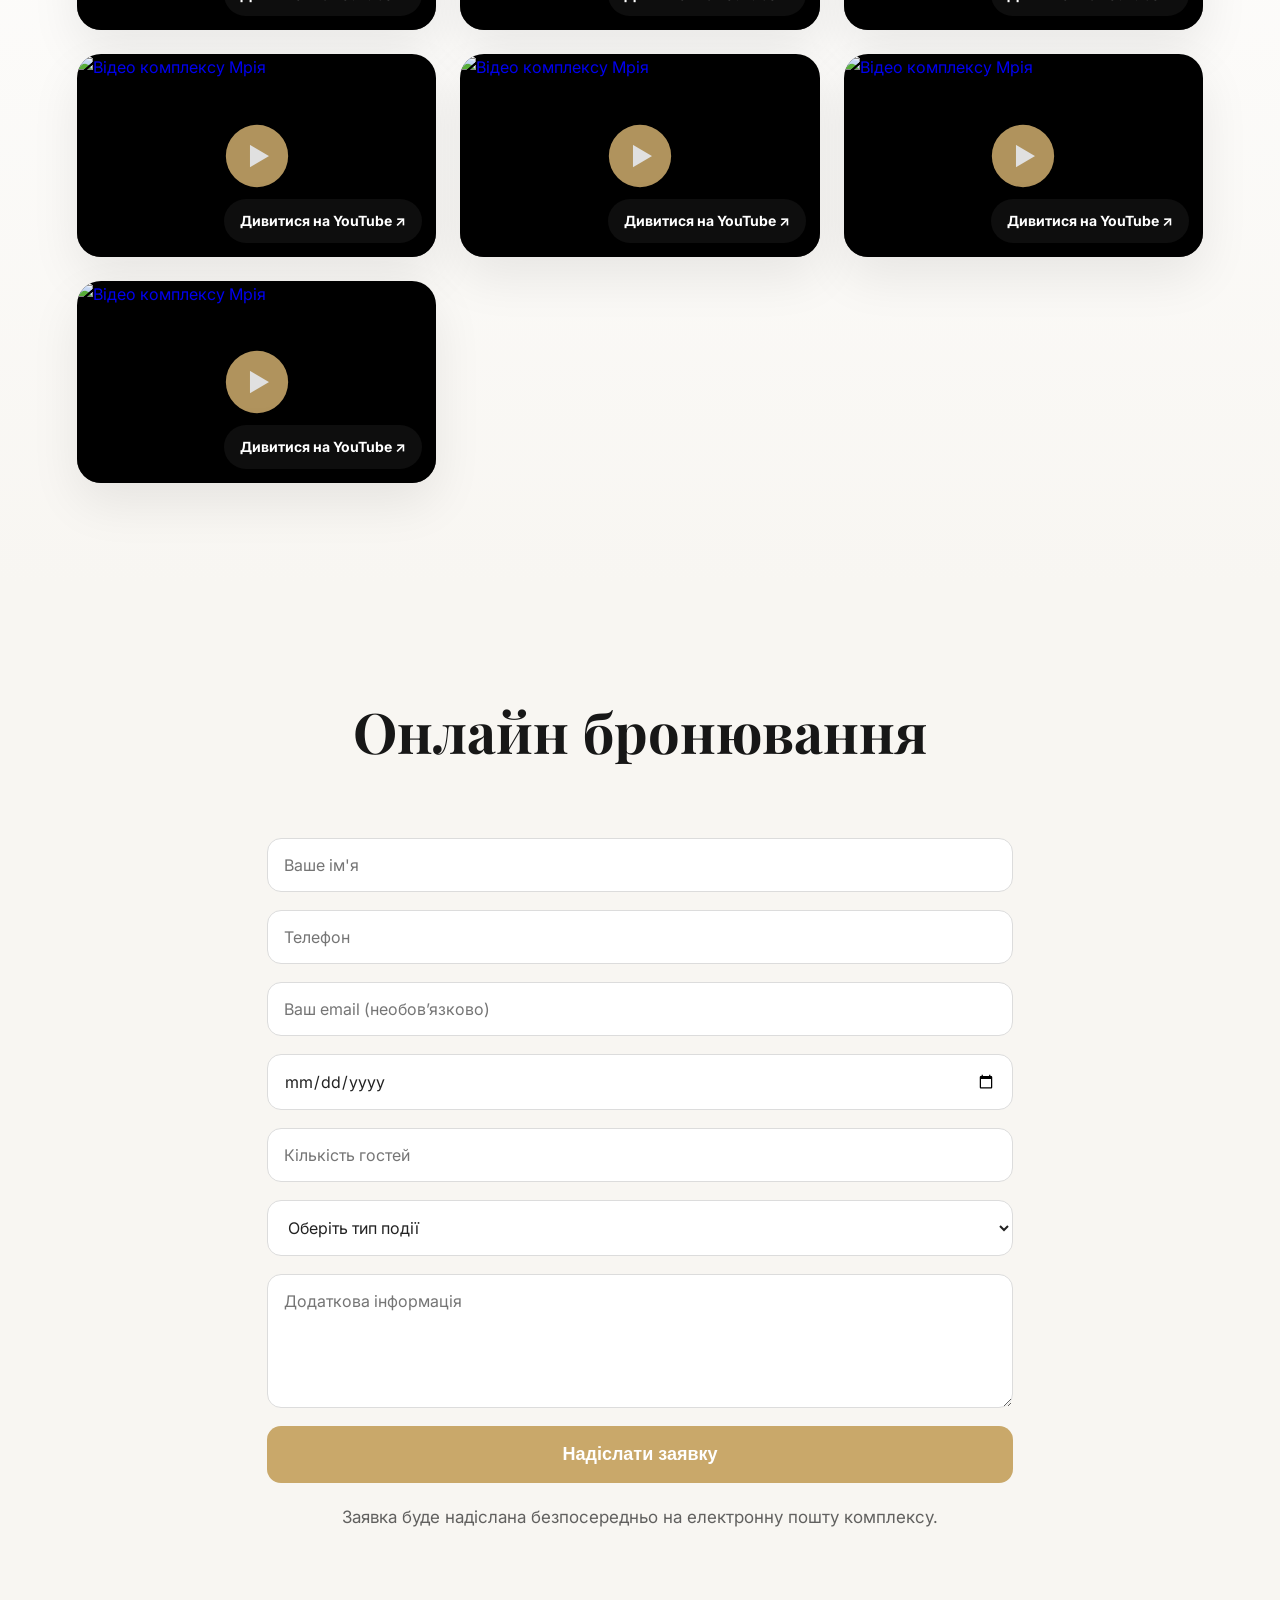
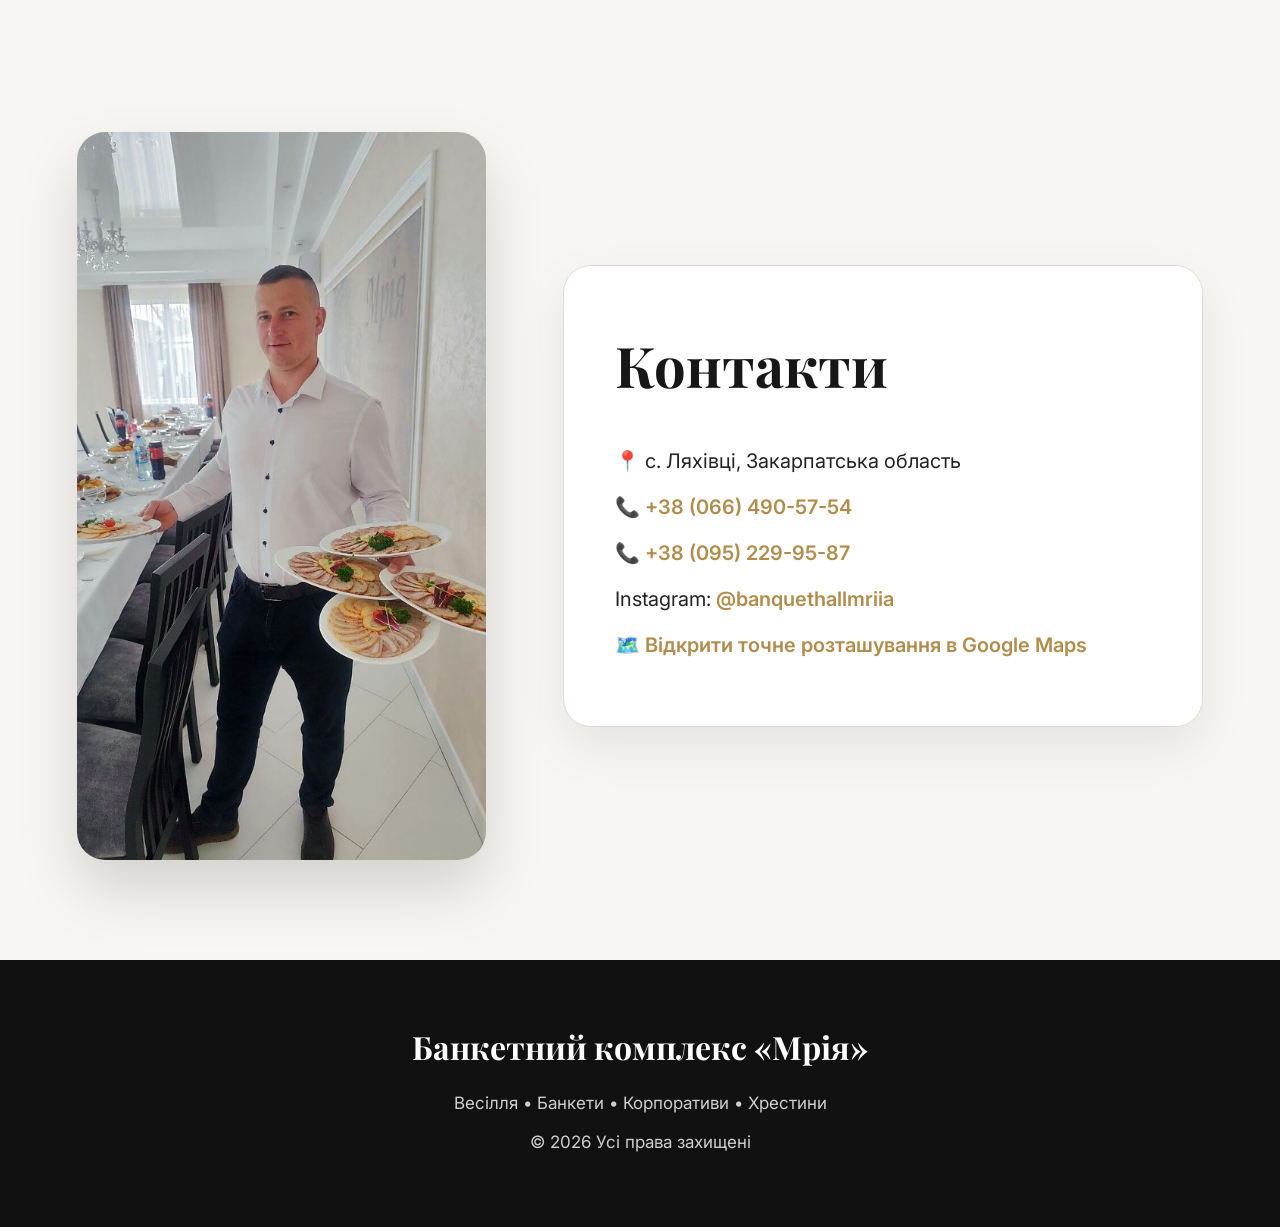
==== commit b9966f68: "Add files via upload" ====
--- a/index.html
+++ b/index.html
@@ -514,18 +514,26 @@
 
 	<div class="floating-buttons">
 
-		<a href="tel:+380664905754" class="float-btn" aria-label="Зателефонувати">
+		<div class="call-widget">
+			<div id="call-menu" class="call-menu" aria-hidden="true">
+				<p>Оберіть номер</p>
+				<a href="tel:+380664905754">📞 +38 (066) 490-57-54</a>
+				<a href="tel:+380952299587">📞 +38 (095) 229-95-87</a>
+			</div>
+
+		<button id="call-toggle" type="button" class="float-btn" aria-label="Показати номери телефону" aria-expanded="false" aria-controls="call-menu">
 
 			📞
 
+		</button>
+		</div>
+
+		<a href="https://www.instagram.com/banquethallmriia/" target="_blank" rel="noopener noreferrer" class="float-btn" aria-label="Відкрити Instagram">
+
+			📷
+
 		</a>
 
-		<a href="https://www.instagram.com/banquethallmriia/" target="_blank" rel="noopener noreferrer" class="float-btn" aria-label="Відкрити Instagram">
-
-			📷
-
-		</a>
-
 	</div>
 
 
--- a/style.css
+++ b/style.css
@@ -838,7 +838,18 @@
 
 transition:.35s;
 
-}
+border:0;
+
+cursor:pointer;
+
+}
+
+.call-widget{position:relative;}
+.call-menu{position:absolute;right:0;bottom:calc(100% + 14px);width:max-content;min-width:260px;padding:14px;border:1px solid rgba(201,168,106,.35);border-radius:18px;background:var(--card-bg);box-shadow:var(--shadow-hover);opacity:0;visibility:hidden;transform:translateY(10px) scale(.97);transition:.25s;}
+.call-menu.is-visible{opacity:1;visibility:visible;transform:none;}
+.call-menu p{padding:4px 10px 10px;color:var(--text);font-size:14px;font-weight:700;}
+.call-menu a{display:block;padding:11px 12px;border-radius:12px;color:var(--text);font-size:15px;font-weight:700;white-space:nowrap;transition:.2s;}
+.call-menu a:hover,.call-menu a:focus-visible{background:rgba(201,168,106,.16);color:var(--gold-dark);}
 
 .float-btn:hover{
 
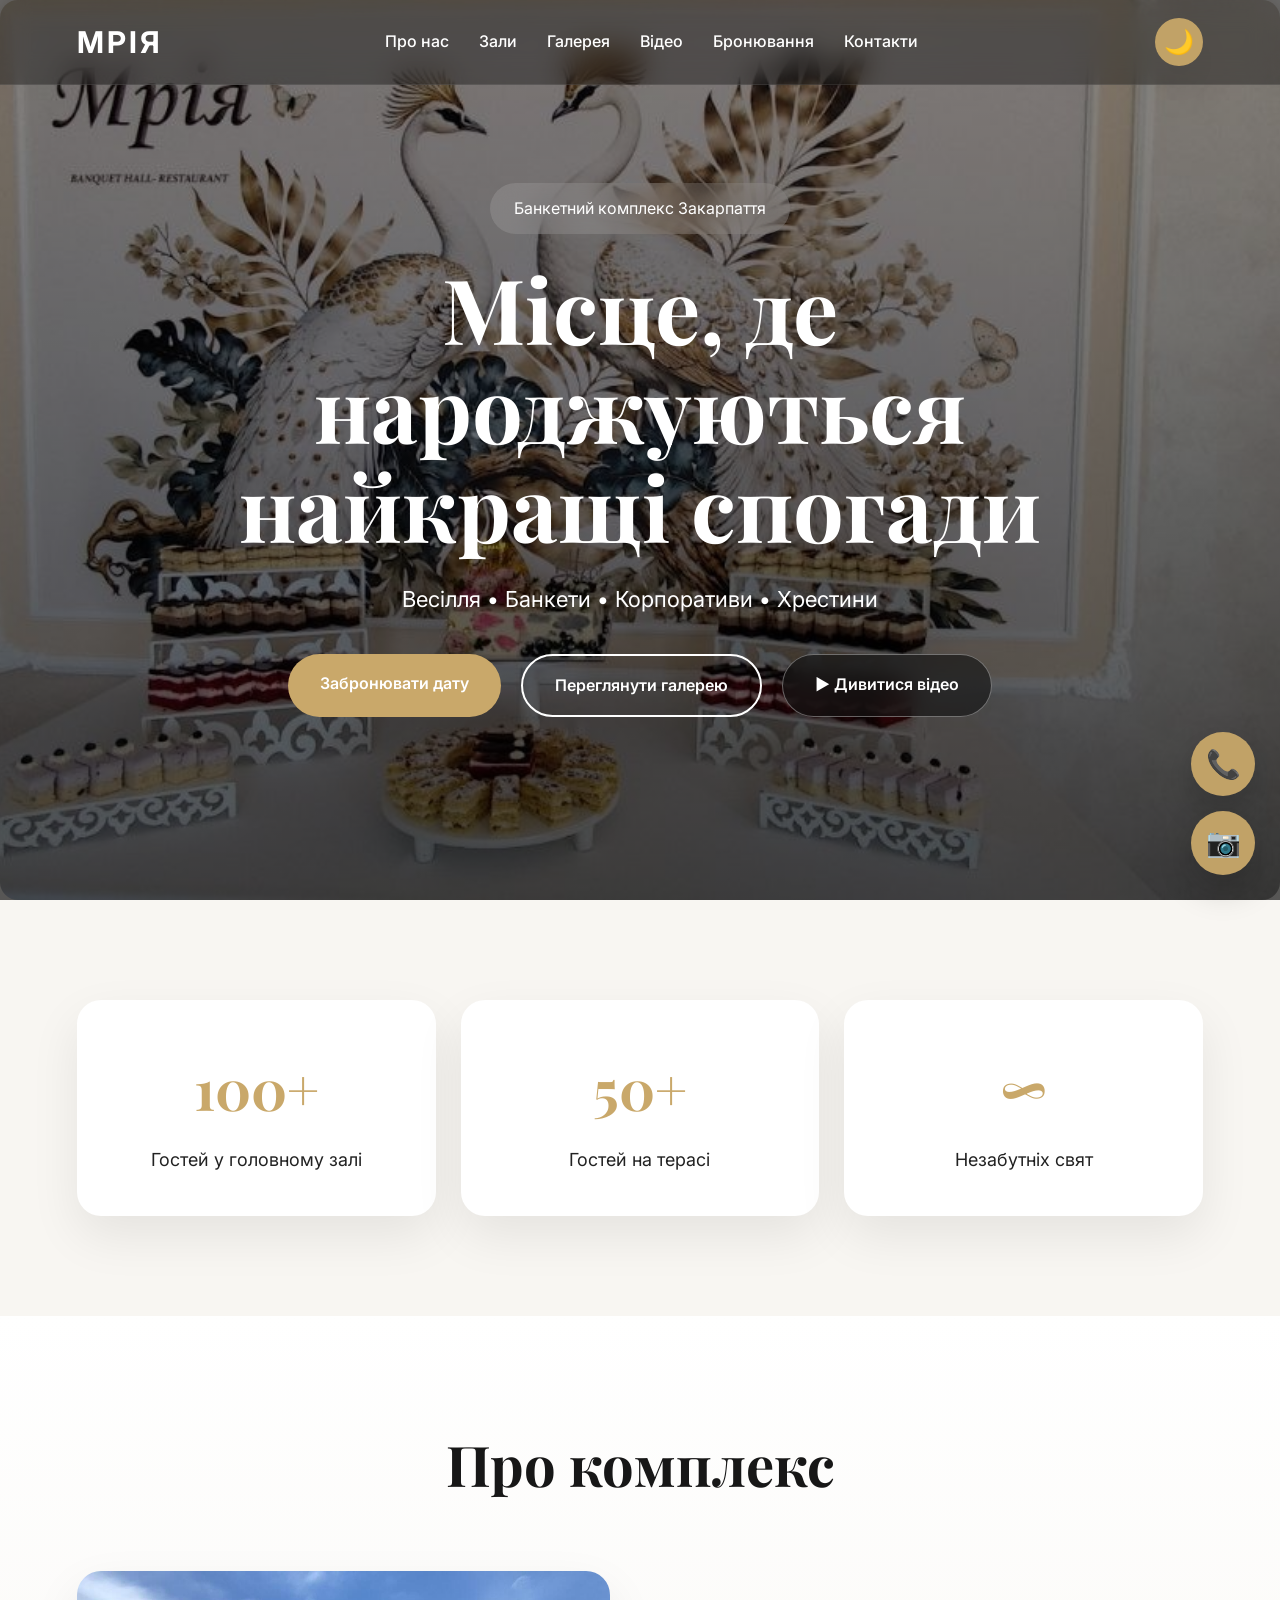
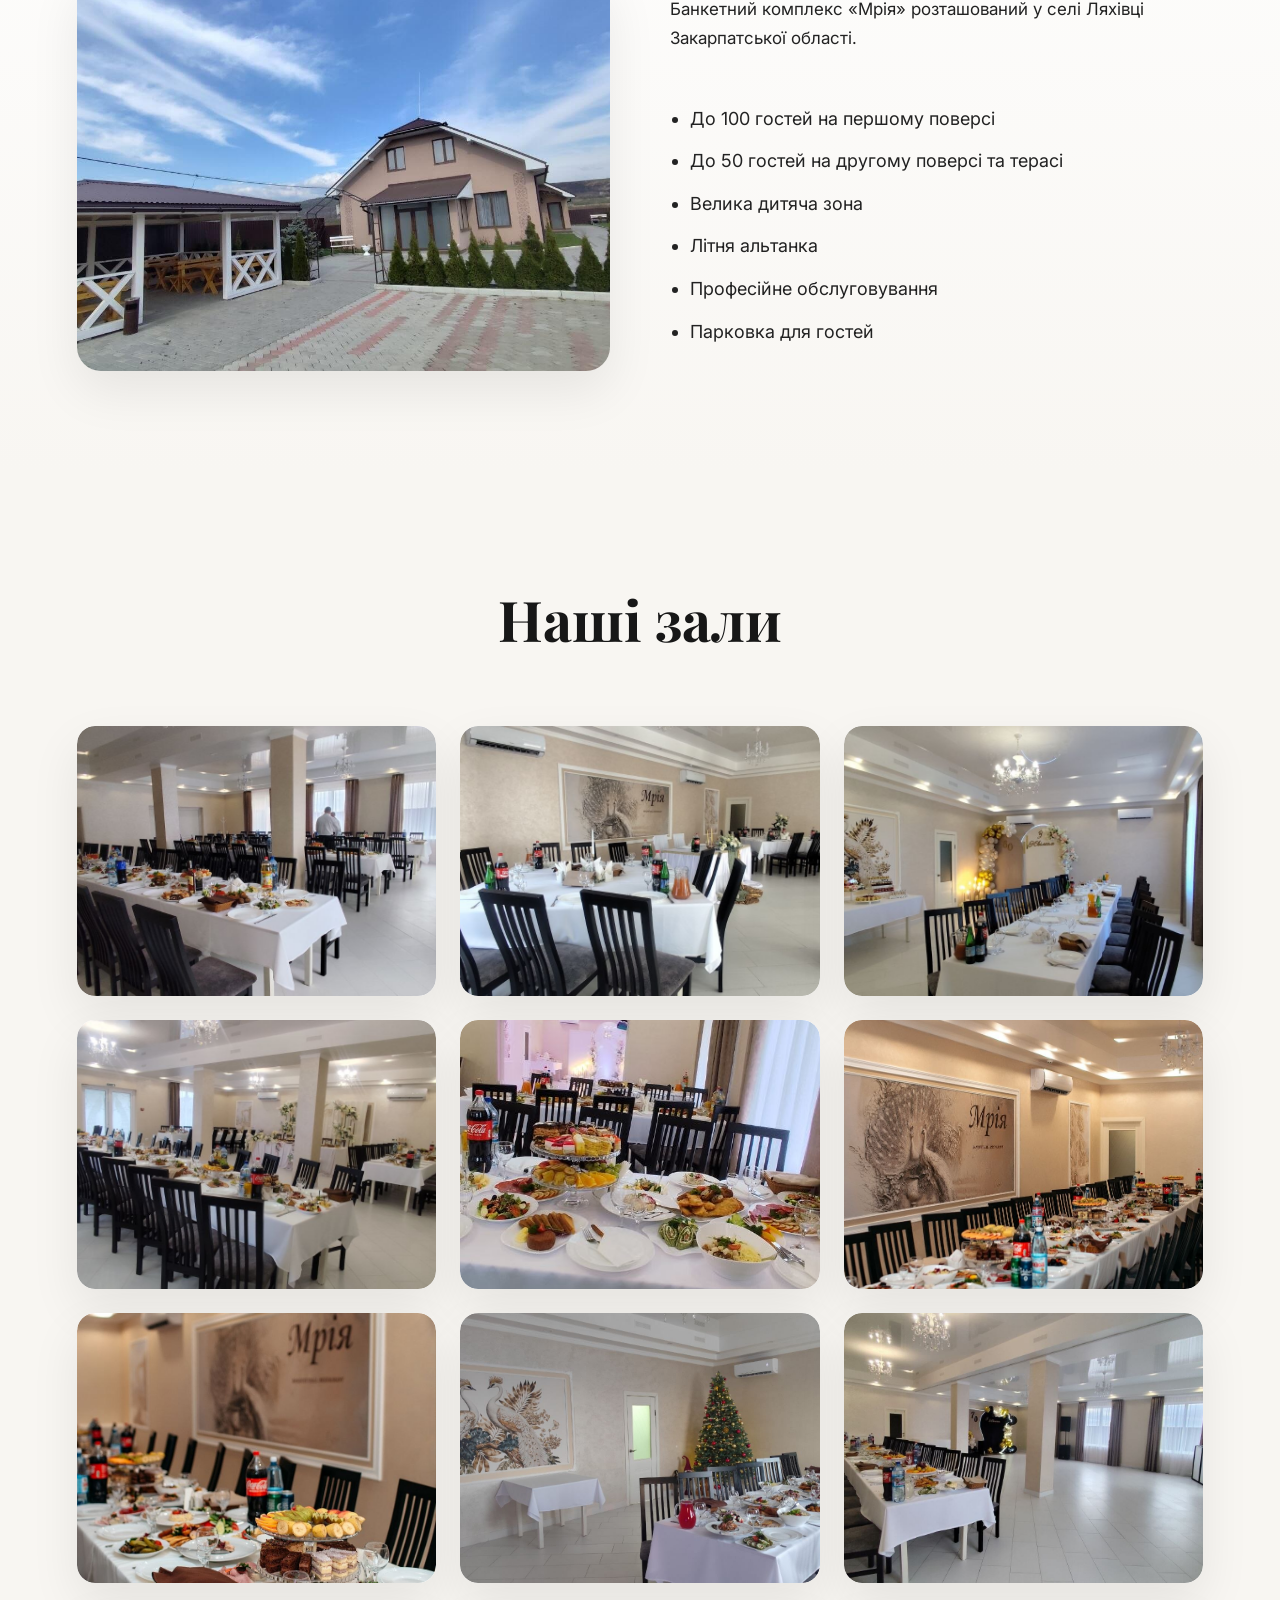
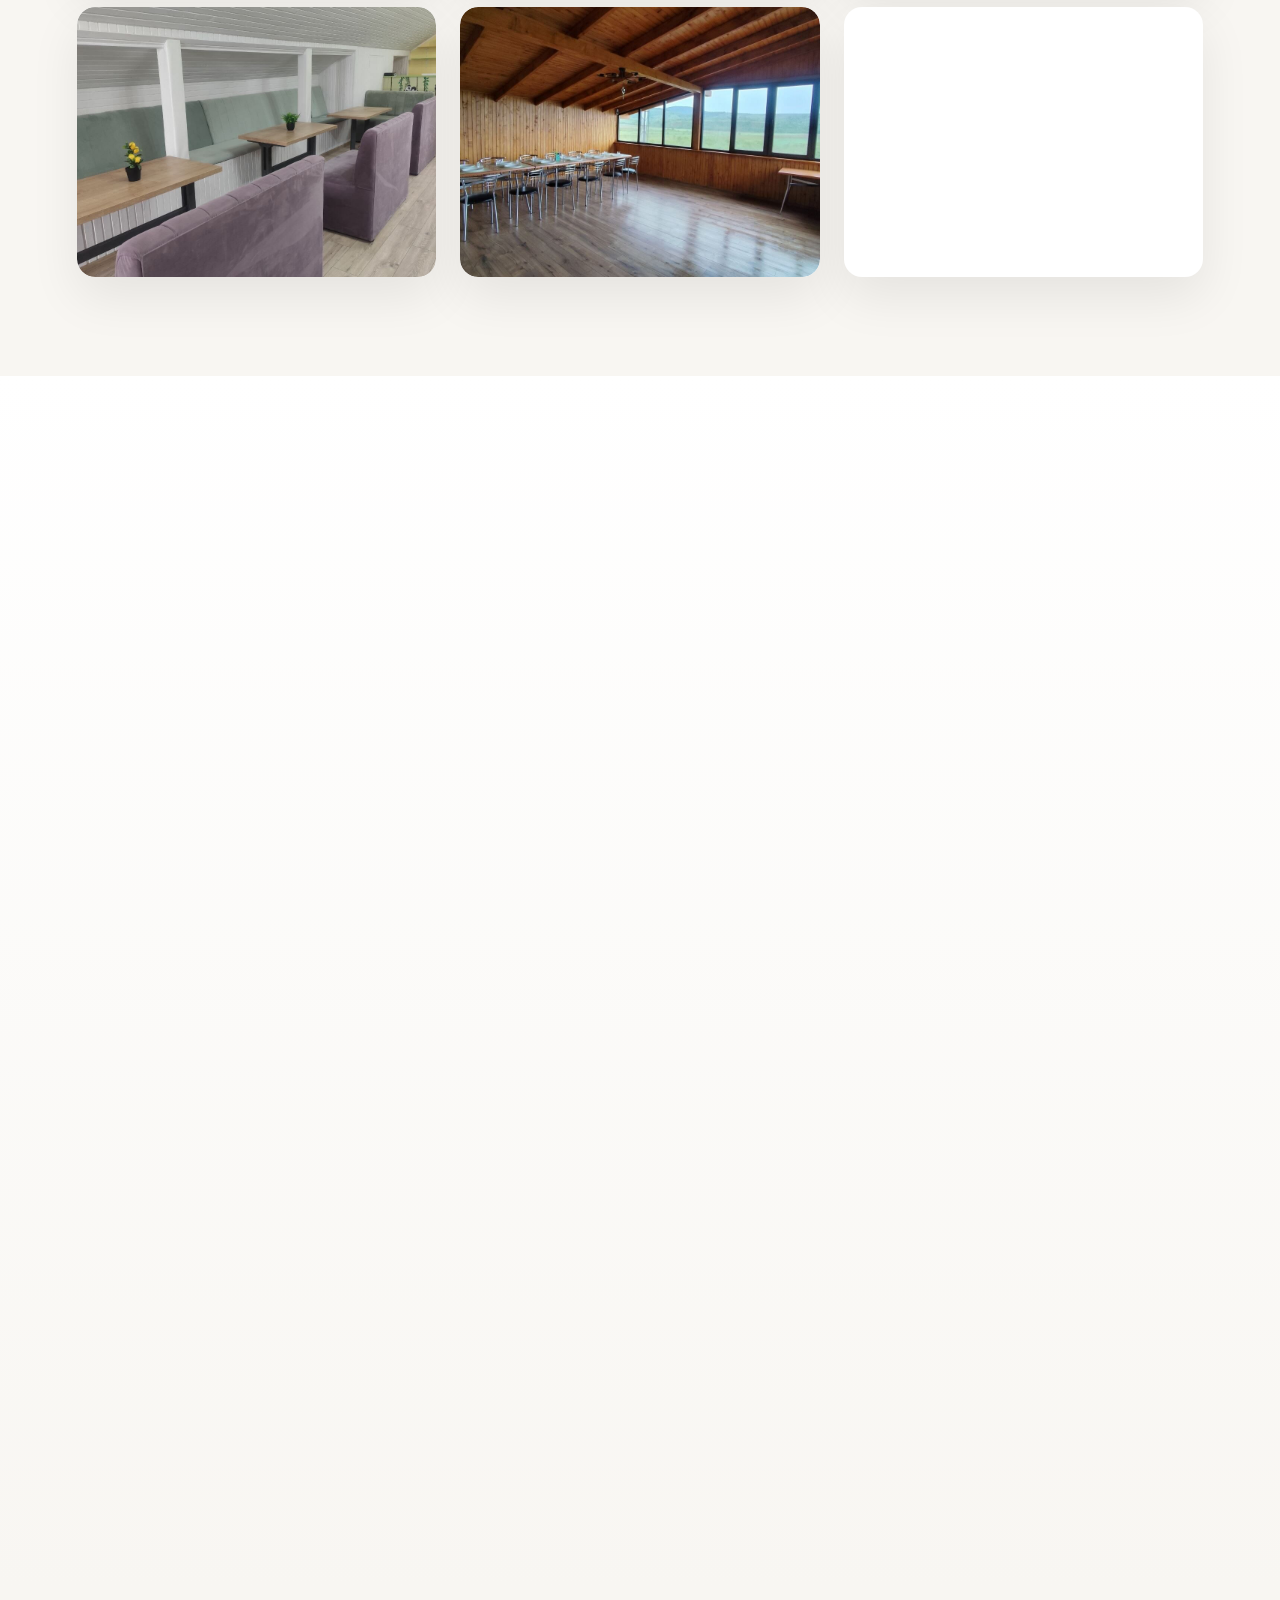
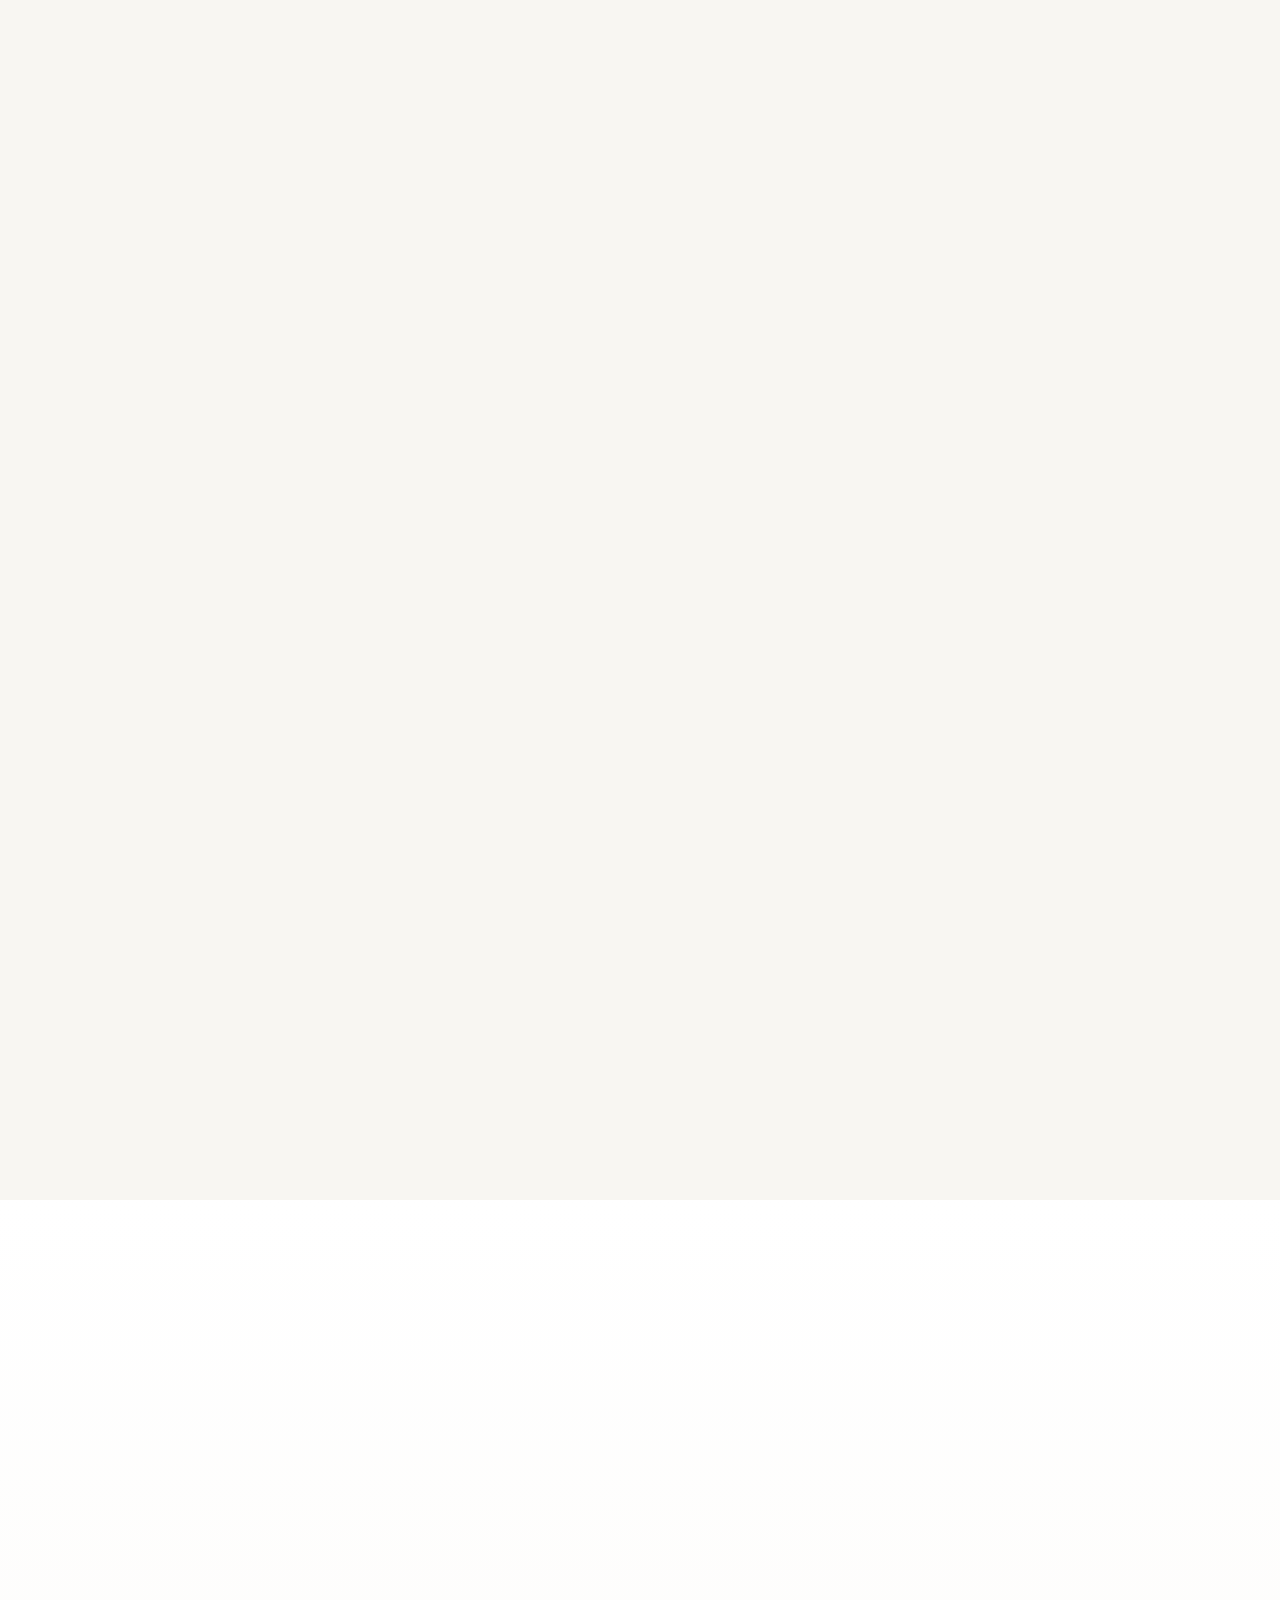
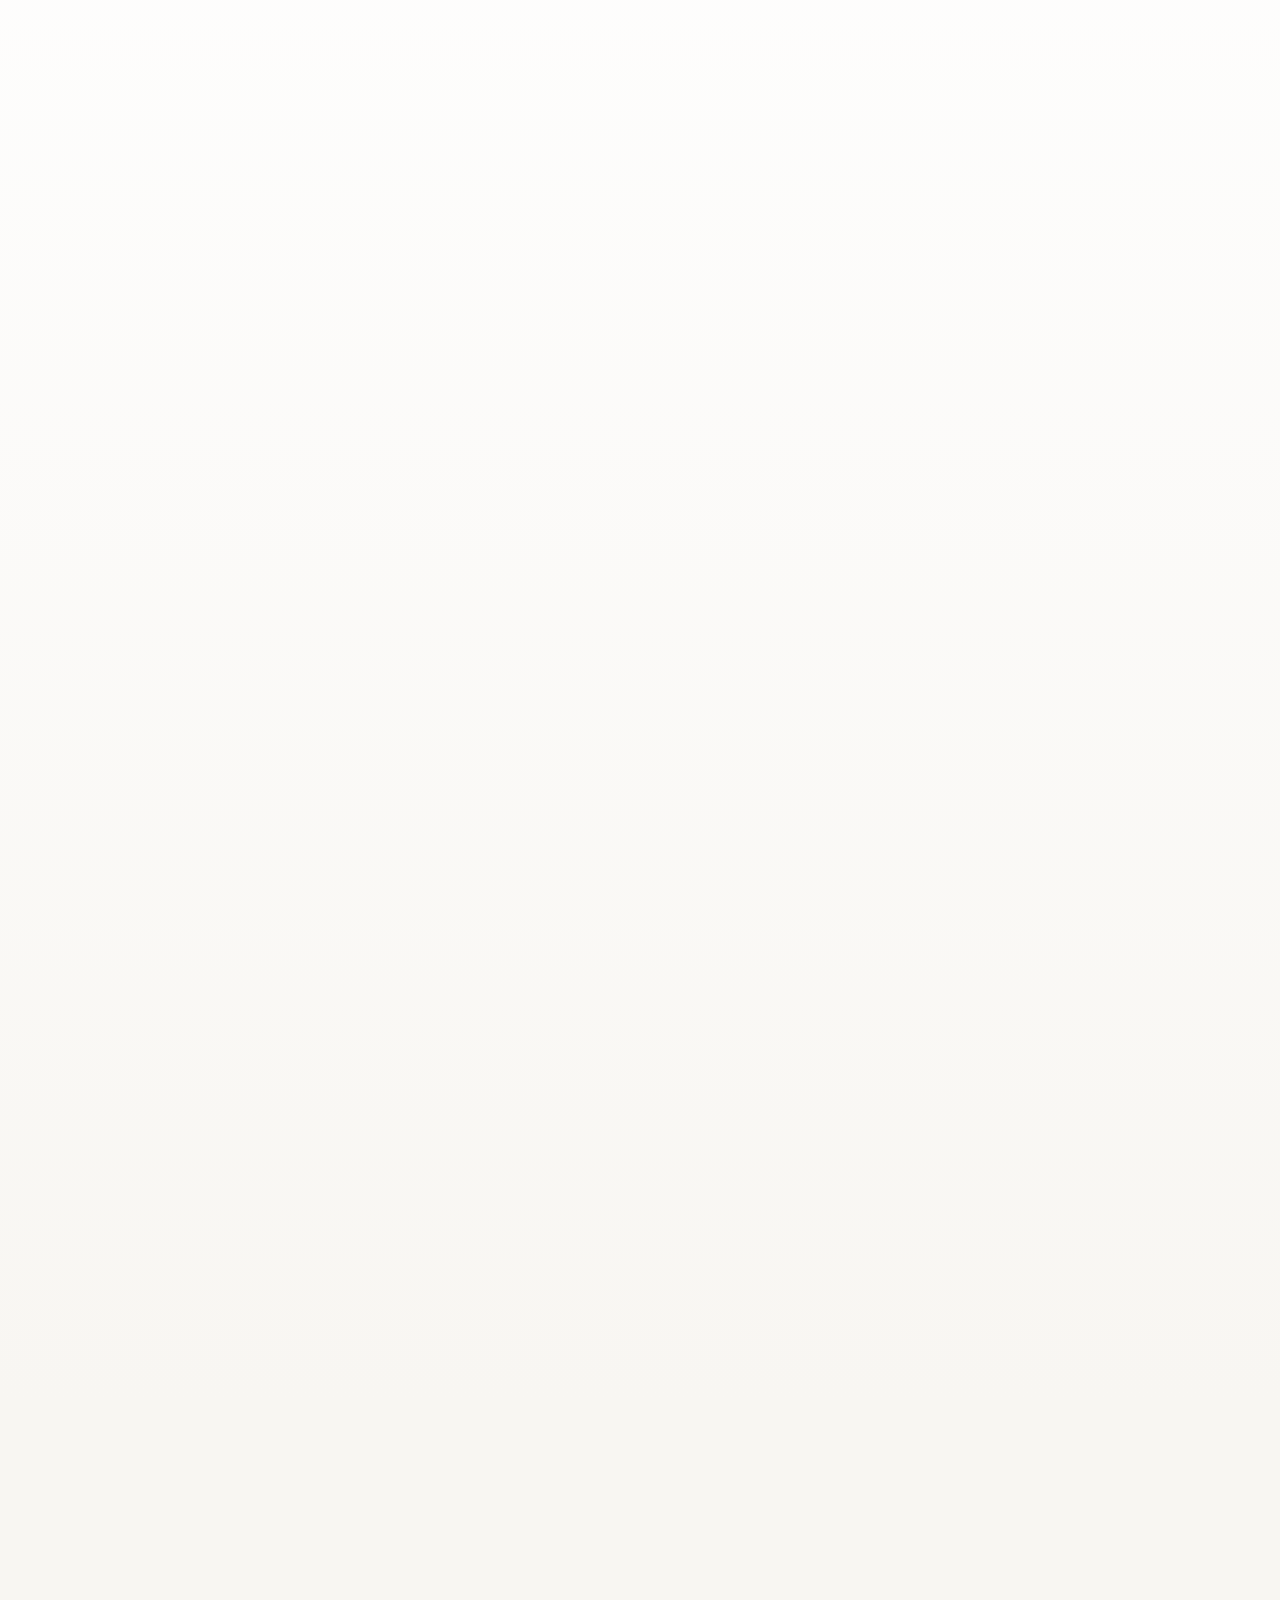
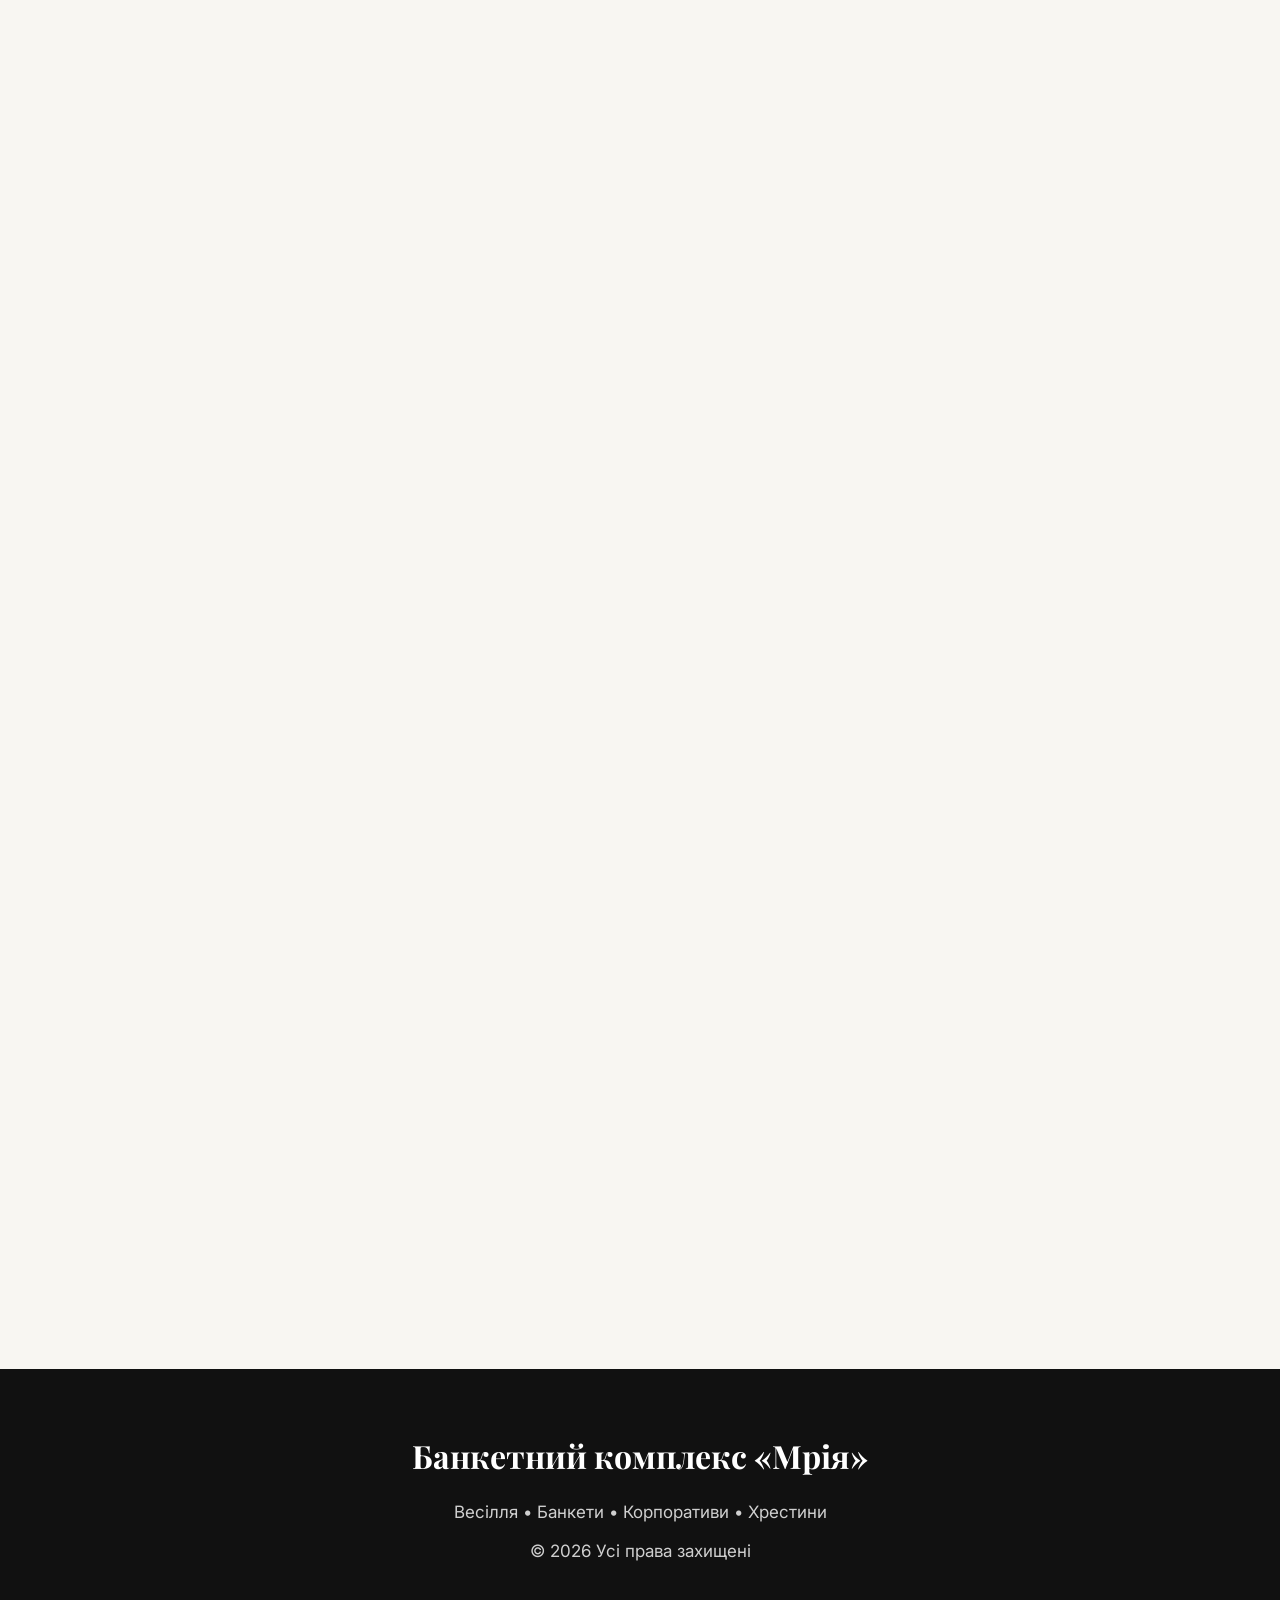
==== commit 42e59611: "Add files via upload" ====
--- a/index.html
+++ b/index.html
@@ -1,5 +1,5 @@
 <!DOCTYPE html>
-<html lang="uk">
+<html lang="uk-UA">
 
 <head>
 
@@ -81,7 +81,7 @@
 
 		
 <div class="hero-video" aria-hidden="true">
-  <img src="assets/images/42.jpg" alt="">
+  <img decoding="async" fetchpriority="high" src="assets/images/42.jpg" alt="">
 </div>
 
 
@@ -183,7 +183,7 @@
 
 			<div class="about-image">
 
-				<img src="assets/images/19.jpg" alt="Банкетний комплекс Мрія">
+				<img decoding="async" loading="lazy" src="assets/images/19.jpg" alt="Банкетний комплекс Мрія">
 
 			</div>
 
@@ -244,18 +244,18 @@
 		</h2>
 
 		<div class="gallery-grid">
-			<div class="media-card"><img src="assets/images/50.jpg" loading="lazy" alt="Основний банкетний зал"></div>
-			<div class="media-card"><img src="assets/images/51.jpg" loading="lazy" alt="Банкетний зал"></div>
-			<div class="media-card"><img src="assets/images/41.jpg" loading="lazy" alt="Святковий зал"></div>
-			<div class="media-card"><img src="assets/images/32.jpg" loading="lazy" alt="Інтер’єр залу"></div>
-			<div class="media-card"><img src="assets/images/35.jpg" loading="lazy" alt="Оформлення залу"></div>
-			<div class="media-card"><img src="assets/images/30.jpg" loading="lazy" alt="Банкетне оформлення"></div>
-			<div class="media-card"><img src="assets/images/27.jpg" loading="lazy" alt="Зал комплексу Мрія"></div>
-			<div class="media-card"><img src="assets/images/21.jpg" loading="lazy" alt="Святкове оформлення залу"></div>
-			<div class="media-card"><img src="assets/images/11.jpg" loading="lazy" alt="Інтер’єр комплексу"></div>
-			<div class="media-card"><img src="assets/images/4.jpg" loading="lazy" alt="Зал для урочистостей"></div>
-			<div class="media-card"><img src="assets/images/5.jpg" loading="lazy" alt="Банкетний простір"></div>
-			<div class="media-card"><img src="assets/images/6.jpg" loading="lazy" alt="Святковий простір"></div>
+			<div class="media-card"><img decoding="async" src="assets/images/50.jpg" loading="lazy" alt="Основний банкетний зал"></div>
+			<div class="media-card"><img decoding="async" src="assets/images/51.jpg" loading="lazy" alt="Банкетний зал"></div>
+			<div class="media-card"><img decoding="async" src="assets/images/41.jpg" loading="lazy" alt="Святковий зал"></div>
+			<div class="media-card"><img decoding="async" src="assets/images/32.jpg" loading="lazy" alt="Інтер’єр залу"></div>
+			<div class="media-card"><img decoding="async" src="assets/images/35.jpg" loading="lazy" alt="Оформлення залу"></div>
+			<div class="media-card"><img decoding="async" src="assets/images/30.jpg" loading="lazy" alt="Банкетне оформлення"></div>
+			<div class="media-card"><img decoding="async" src="assets/images/27.jpg" loading="lazy" alt="Зал комплексу Мрія"></div>
+			<div class="media-card"><img decoding="async" src="assets/images/21.jpg" loading="lazy" alt="Святкове оформлення залу"></div>
+			<div class="media-card"><img decoding="async" src="assets/images/11.jpg" loading="lazy" alt="Інтер’єр комплексу"></div>
+			<div class="media-card"><img decoding="async" src="assets/images/4.jpg" loading="lazy" alt="Зал для урочистостей"></div>
+			<div class="media-card"><img decoding="async" src="assets/images/5.jpg" loading="lazy" alt="Банкетний простір"></div>
+			<div class="media-card"><img decoding="async" src="assets/images/6.jpg" loading="lazy" alt="Святковий простір"></div>
 		</div>
 
 	</section>
@@ -272,15 +272,15 @@
 		</h2>
 
 		<div class="gallery-grid">
-			<div class="media-card"><img src="assets/images/1.jpg" loading="lazy" alt="Дитяча зона"></div>
-			<div class="media-card"><img src="assets/images/2.jpg" loading="lazy" alt="Дитяча зона комплексу"></div>
-			<div class="media-card"><img src="assets/images/4.jpg" loading="lazy" alt="Простір для дітей"></div>
-			<div class="media-card"><img src="assets/images/8.jpg" loading="lazy" alt="Дитячі розваги"></div>
-			<div class="media-card"><img src="assets/images/7.jpg" loading="lazy" alt="Ігрова зона"></div>
-			<div class="media-card"><img src="assets/images/38.jpg" loading="lazy" alt="Зона відпочинку для дітей"></div>
-			<div class="media-card"><img src="assets/images/39.jpg" loading="lazy" alt="Дитячий майданчик"></div>
-			<div class="media-card"><img src="assets/images/48.jpg" loading="lazy" alt="Розваги для дітей"></div>
-			<div class="media-card"><img src="assets/images/49.jpg" loading="lazy" alt="Дитяча локація"></div>
+			<div class="media-card"><img decoding="async" src="assets/images/1.jpg" loading="lazy" alt="Дитяча зона"></div>
+			<div class="media-card"><img decoding="async" src="assets/images/2.jpg" loading="lazy" alt="Дитяча зона комплексу"></div>
+			<div class="media-card"><img decoding="async" src="assets/images/4.jpg" loading="lazy" alt="Простір для дітей"></div>
+			<div class="media-card"><img decoding="async" src="assets/images/8.jpg" loading="lazy" alt="Дитячі розваги"></div>
+			<div class="media-card"><img decoding="async" src="assets/images/7.jpg" loading="lazy" alt="Ігрова зона"></div>
+			<div class="media-card"><img decoding="async" src="assets/images/38.jpg" loading="lazy" alt="Зона відпочинку для дітей"></div>
+			<div class="media-card"><img decoding="async" src="assets/images/39.jpg" loading="lazy" alt="Дитячий майданчик"></div>
+			<div class="media-card"><img decoding="async" src="assets/images/48.jpg" loading="lazy" alt="Розваги для дітей"></div>
+			<div class="media-card"><img decoding="async" src="assets/images/49.jpg" loading="lazy" alt="Дитяча локація"></div>
 		</div>
 
 	</section>
@@ -297,13 +297,13 @@
 		</h2>
 
 		<div class="gallery-grid">
-			<div class="media-card"><img src="assets/images/3.jpg" loading="lazy" alt="Літня тераса"></div>
-			<div class="media-card"><img src="assets/images/19.jpg" loading="lazy" alt="Тераса комплексу"></div>
-			<div class="media-card"><img src="assets/images/20.jpg" loading="lazy" alt="Літній простір"></div>
-			<div class="media-card"><img src="assets/images/44.jpg" loading="lazy" alt="Літня альтанка"></div>
-			<div class="media-card"><img src="assets/images/45.jpg" loading="lazy" alt="Альтанка комплексу"></div>
-			<div class="media-card"><img src="assets/images/46.jpg" loading="lazy" alt="Відпочинок на терасі"></div>
-			<div class="media-card"><img src="assets/images/5.jpg" loading="lazy" alt="Тераса та альтанка"></div>
+			<div class="media-card"><img decoding="async" src="assets/images/3.jpg" loading="lazy" alt="Літня тераса"></div>
+			<div class="media-card"><img decoding="async" src="assets/images/19.jpg" loading="lazy" alt="Тераса комплексу"></div>
+			<div class="media-card"><img decoding="async" src="assets/images/20.jpg" loading="lazy" alt="Літній простір"></div>
+			<div class="media-card"><img decoding="async" src="assets/images/44.jpg" loading="lazy" alt="Літня альтанка"></div>
+			<div class="media-card"><img decoding="async" src="assets/images/45.jpg" loading="lazy" alt="Альтанка комплексу"></div>
+			<div class="media-card"><img decoding="async" src="assets/images/46.jpg" loading="lazy" alt="Відпочинок на терасі"></div>
+			<div class="media-card"><img decoding="async" src="assets/images/5.jpg" loading="lazy" alt="Тераса та альтанка"></div>
 		</div>
 
 	</section>
@@ -319,20 +319,20 @@
 		</h2>
 
 		<div class="gallery-grid">
-			<div class="media-card"><img src="assets/images/14.jpg" loading="lazy" alt="Страва кухні комплексу"></div>
-			<div class="media-card"><img src="assets/images/15.jpg" loading="lazy" alt="Святкова страва"></div>
-			<div class="media-card"><img src="assets/images/16.jpg" loading="lazy" alt="Банкетне меню"></div>
-			<div class="media-card"><img src="assets/images/17.jpg" loading="lazy" alt="Страва банкетного меню"></div>
-			<div class="media-card"><img src="assets/images/22.jpg" loading="lazy" alt="Кухня комплексу Мрія"></div>
-			<div class="media-card"><img src="assets/images/23.jpg" loading="lazy" alt="Святкове меню"></div>
-			<div class="media-card"><img src="assets/images/24.jpg" loading="lazy" alt="Банкетна страва"></div>
-			<div class="media-card"><img src="assets/images/25.jpg" loading="lazy" alt="Страва для гостей"></div>
-			<div class="media-card"><img src="assets/images/26.jpg" loading="lazy" alt="Страва нашої кухні"></div>
-			<div class="media-card"><img src="assets/images/28.jpg" loading="lazy" alt="Меню комплексу"></div>
-			<div class="media-card"><img src="assets/images/31.jpg" loading="lazy" alt="Частування для гостей"></div>
-			<div class="media-card"><img src="assets/images/33.jpg" loading="lazy" alt="Банкетне частування"></div>
-			<div class="media-card"><img src="assets/images/34.jpg" loading="lazy" alt="Страва святкового меню"></div>
-			<div class="media-card"><img src="assets/images/36.jpg" loading="lazy" alt="Оформлення банкетної страви"></div>
+			<div class="media-card"><img decoding="async" src="assets/images/14.jpg" loading="lazy" alt="Страва кухні комплексу"></div>
+			<div class="media-card"><img decoding="async" src="assets/images/15.jpg" loading="lazy" alt="Святкова страва"></div>
+			<div class="media-card"><img decoding="async" src="assets/images/16.jpg" loading="lazy" alt="Банкетне меню"></div>
+			<div class="media-card"><img decoding="async" src="assets/images/17.jpg" loading="lazy" alt="Страва банкетного меню"></div>
+			<div class="media-card"><img decoding="async" src="assets/images/22.jpg" loading="lazy" alt="Кухня комплексу Мрія"></div>
+			<div class="media-card"><img decoding="async" src="assets/images/23.jpg" loading="lazy" alt="Святкове меню"></div>
+			<div class="media-card"><img decoding="async" src="assets/images/24.jpg" loading="lazy" alt="Банкетна страва"></div>
+			<div class="media-card"><img decoding="async" src="assets/images/25.jpg" loading="lazy" alt="Страва для гостей"></div>
+			<div class="media-card"><img decoding="async" src="assets/images/26.jpg" loading="lazy" alt="Страва нашої кухні"></div>
+			<div class="media-card"><img decoding="async" src="assets/images/28.jpg" loading="lazy" alt="Меню комплексу"></div>
+			<div class="media-card"><img decoding="async" src="assets/images/31.jpg" loading="lazy" alt="Частування для гостей"></div>
+			<div class="media-card"><img decoding="async" src="assets/images/33.jpg" loading="lazy" alt="Банкетне частування"></div>
+			<div class="media-card"><img decoding="async" src="assets/images/34.jpg" loading="lazy" alt="Страва святкового меню"></div>
+			<div class="media-card"><img decoding="async" src="assets/images/36.jpg" loading="lazy" alt="Оформлення банкетної страви"></div>
 		</div>
 
 	</section>
@@ -343,32 +343,32 @@
 	<section id="gallery" class="fade-section">
 		<h2 class="section-title">Галерея</h2>
 		<div class="gallery-grid">
-			<div class="media-card"><img src="assets/images/21.jpg" loading="lazy" alt="Банкетний комплекс Мрія — фотогалерея"></div>
-			<div class="media-card"><img src="assets/images/27.jpg" loading="lazy" alt="Банкетний комплекс Мрія — фотогалерея"></div>
-			<div class="media-card"><img src="assets/images/30.jpg" loading="lazy" alt="Банкетний комплекс Мрія — фотогалерея"></div>
-			<div class="media-card"><img src="assets/images/35.jpg" loading="lazy" alt="Банкетний комплекс Мрія — фотогалерея"></div>
-			<div class="media-card"><img src="assets/images/41.jpg" loading="lazy" alt="Банкетний комплекс Мрія — фотогалерея"></div>
-			<div class="media-card"><img src="assets/images/2.jpg" loading="lazy" alt="Банкетний комплекс Мрія — фотогалерея"></div>
-			<div class="media-card"><img src="assets/images/4.jpg" loading="lazy" alt="Банкетний комплекс Мрія — фотогалерея"></div>
-			<div class="media-card"><img src="assets/images/5.jpg" loading="lazy" alt="Банкетний комплекс Мрія — фотогалерея"></div>
-			<div class="media-card"><img src="assets/images/6.jpg" loading="lazy" alt="Банкетний комплекс Мрія — фотогалерея"></div>
-			<div class="media-card"><img src="assets/images/10.jpg" loading="lazy" alt="Банкетний комплекс Мрія — фотогалерея"></div>
-			<div class="media-card"><img src="assets/images/11.jpg" loading="lazy" alt="Банкетний комплекс Мрія — фотогалерея"></div>
-			<div class="media-card"><img src="assets/images/12.jpg" loading="lazy" alt="Банкетний комплекс Мрія — фотогалерея"></div>
-			<div class="media-card"><img src="assets/images/13.jpg" loading="lazy" alt="Банкетний комплекс Мрія — фотогалерея"></div>
-			<div class="media-card"><img src="assets/images/16.jpg" loading="lazy" alt="Банкетний комплекс Мрія — фотогалерея"></div>
-			<div class="media-card"><img src="assets/images/19.jpg" loading="lazy" alt="Банкетний комплекс Мрія — фотогалерея"></div>
-			<div class="media-card"><img src="assets/images/25.jpg" loading="lazy" alt="Банкетний комплекс Мрія — фотогалерея"></div>
-			<div class="media-card"><img src="assets/images/28.jpg" loading="lazy" alt="Банкетний комплекс Мрія — фотогалерея"></div>
-			<div class="media-card"><img src="assets/images/36.jpg" loading="lazy" alt="Банкетний комплекс Мрія — фотогалерея"></div>
-			<div class="media-card"><img src="assets/images/37.jpg" loading="lazy" alt="Банкетний комплекс Мрія — фотогалерея"></div>
-			<div class="media-card"><img src="assets/images/39.jpg" loading="lazy" alt="Банкетний комплекс Мрія — фотогалерея"></div>
-			<div class="media-card"><img src="assets/images/42.jpg" loading="lazy" alt="Банкетний комплекс Мрія — фотогалерея"></div>
-			<div class="media-card"><img src="assets/images/43.jpg" loading="lazy" alt="Банкетний комплекс Мрія — фотогалерея"></div>
-			<div class="media-card"><img src="assets/images/46.jpg" loading="lazy" alt="Банкетний комплекс Мрія — фотогалерея"></div>
-			<div class="media-card"><img src="assets/images/47.jpg" loading="lazy" alt="Банкетний комплекс Мрія — фотогалерея"></div>
-			<div class="media-card"><img src="assets/images/48.jpg" loading="lazy" alt="Банкетний комплекс Мрія — фотогалерея"></div>
-			<div class="media-card"><img src="assets/images/49.jpg" loading="lazy" alt="Банкетний комплекс Мрія — фотогалерея"></div>
+			<div class="media-card"><img decoding="async" src="assets/images/21.jpg" loading="lazy" alt="Банкетний комплекс Мрія — фотогалерея"></div>
+			<div class="media-card"><img decoding="async" src="assets/images/27.jpg" loading="lazy" alt="Банкетний комплекс Мрія — фотогалерея"></div>
+			<div class="media-card"><img decoding="async" src="assets/images/30.jpg" loading="lazy" alt="Банкетний комплекс Мрія — фотогалерея"></div>
+			<div class="media-card"><img decoding="async" src="assets/images/35.jpg" loading="lazy" alt="Банкетний комплекс Мрія — фотогалерея"></div>
+			<div class="media-card"><img decoding="async" src="assets/images/41.jpg" loading="lazy" alt="Банкетний комплекс Мрія — фотогалерея"></div>
+			<div class="media-card"><img decoding="async" src="assets/images/2.jpg" loading="lazy" alt="Банкетний комплекс Мрія — фотогалерея"></div>
+			<div class="media-card"><img decoding="async" src="assets/images/4.jpg" loading="lazy" alt="Банкетний комплекс Мрія — фотогалерея"></div>
+			<div class="media-card"><img decoding="async" src="assets/images/5.jpg" loading="lazy" alt="Банкетний комплекс Мрія — фотогалерея"></div>
+			<div class="media-card"><img decoding="async" src="assets/images/6.jpg" loading="lazy" alt="Банкетний комплекс Мрія — фотогалерея"></div>
+			<div class="media-card"><img decoding="async" src="assets/images/10.jpg" loading="lazy" alt="Банкетний комплекс Мрія — фотогалерея"></div>
+			<div class="media-card"><img decoding="async" src="assets/images/11.jpg" loading="lazy" alt="Банкетний комплекс Мрія — фотогалерея"></div>
+			<div class="media-card"><img decoding="async" src="assets/images/12.jpg" loading="lazy" alt="Банкетний комплекс Мрія — фотогалерея"></div>
+			<div class="media-card"><img decoding="async" src="assets/images/13.jpg" loading="lazy" alt="Банкетний комплекс Мрія — фотогалерея"></div>
+			<div class="media-card"><img decoding="async" src="assets/images/16.jpg" loading="lazy" alt="Банкетний комплекс Мрія — фотогалерея"></div>
+			<div class="media-card"><img decoding="async" src="assets/images/19.jpg" loading="lazy" alt="Банкетний комплекс Мрія — фотогалерея"></div>
+			<div class="media-card"><img decoding="async" src="assets/images/25.jpg" loading="lazy" alt="Банкетний комплекс Мрія — фотогалерея"></div>
+			<div class="media-card"><img decoding="async" src="assets/images/28.jpg" loading="lazy" alt="Банкетний комплекс Мрія — фотогалерея"></div>
+			<div class="media-card"><img decoding="async" src="assets/images/36.jpg" loading="lazy" alt="Банкетний комплекс Мрія — фотогалерея"></div>
+			<div class="media-card"><img decoding="async" src="assets/images/37.jpg" loading="lazy" alt="Банкетний комплекс Мрія — фотогалерея"></div>
+			<div class="media-card"><img decoding="async" src="assets/images/39.jpg" loading="lazy" alt="Банкетний комплекс Мрія — фотогалерея"></div>
+			<div class="media-card"><img decoding="async" src="assets/images/42.jpg" loading="lazy" alt="Банкетний комплекс Мрія — фотогалерея"></div>
+			<div class="media-card"><img decoding="async" src="assets/images/43.jpg" loading="lazy" alt="Банкетний комплекс Мрія — фотогалерея"></div>
+			<div class="media-card"><img decoding="async" src="assets/images/46.jpg" loading="lazy" alt="Банкетний комплекс Мрія — фотогалерея"></div>
+			<div class="media-card"><img decoding="async" src="assets/images/47.jpg" loading="lazy" alt="Банкетний комплекс Мрія — фотогалерея"></div>
+			<div class="media-card"><img decoding="async" src="assets/images/48.jpg" loading="lazy" alt="Банкетний комплекс Мрія — фотогалерея"></div>
+			<div class="media-card"><img decoding="async" src="assets/images/49.jpg" loading="lazy" alt="Банкетний комплекс Мрія — фотогалерея"></div>
 		</div>
 	</section>
 
@@ -377,13 +377,13 @@
 	<section id="video-gallery" class="fade-section">
 <h2 class="section-title">Відео комплексу</h2>
 <div class="video-grid">
-  <a class="video-card" href="https://www.youtube.com/watch?v=kh61ndjhx_Y" target="_blank" rel="noopener noreferrer" aria-label="Відкрити відео комплексу Мрія на YouTube"><img src="https://i.ytimg.com/vi/kh61ndjhx_Y/hqdefault.jpg" loading="lazy" alt="Відео комплексу Мрія"><span class="video-play">▶</span><span class="video-link">Дивитися на YouTube ↗</span></a>
-  <a class="video-card" href="https://www.youtube.com/watch?v=8Uqod3XVL8Q" target="_blank" rel="noopener noreferrer" aria-label="Відкрити відео комплексу Мрія на YouTube"><img src="https://i.ytimg.com/vi/8Uqod3XVL8Q/hqdefault.jpg" loading="lazy" alt="Відео комплексу Мрія"><span class="video-play">▶</span><span class="video-link">Дивитися на YouTube ↗</span></a>
-  <a class="video-card" href="https://www.youtube.com/watch?v=DqHaoTaqNmY" target="_blank" rel="noopener noreferrer" aria-label="Відкрити відео комплексу Мрія на YouTube"><img src="https://i.ytimg.com/vi/DqHaoTaqNmY/hqdefault.jpg" loading="lazy" alt="Відео комплексу Мрія"><span class="video-play">▶</span><span class="video-link">Дивитися на YouTube ↗</span></a>
-  <a class="video-card" href="https://www.youtube.com/watch?v=LU29MZ9Jsm4" target="_blank" rel="noopener noreferrer" aria-label="Відкрити відео комплексу Мрія на YouTube"><img src="https://i.ytimg.com/vi/LU29MZ9Jsm4/hqdefault.jpg" loading="lazy" alt="Відео комплексу Мрія"><span class="video-play">▶</span><span class="video-link">Дивитися на YouTube ↗</span></a>
-  <a class="video-card" href="https://www.youtube.com/watch?v=G7YziW3inmI" target="_blank" rel="noopener noreferrer" aria-label="Відкрити відео комплексу Мрія на YouTube"><img src="https://i.ytimg.com/vi/G7YziW3inmI/hqdefault.jpg" loading="lazy" alt="Відео комплексу Мрія"><span class="video-play">▶</span><span class="video-link">Дивитися на YouTube ↗</span></a>
-  <a class="video-card" href="https://www.youtube.com/watch?v=okYxRBnVxqY" target="_blank" rel="noopener noreferrer" aria-label="Відкрити відео комплексу Мрія на YouTube"><img src="https://i.ytimg.com/vi/okYxRBnVxqY/hqdefault.jpg" loading="lazy" alt="Відео комплексу Мрія"><span class="video-play">▶</span><span class="video-link">Дивитися на YouTube ↗</span></a>
-  <a class="video-card" href="https://www.youtube.com/watch?v=LFPaJvNmOJ4" target="_blank" rel="noopener noreferrer" aria-label="Відкрити відео комплексу Мрія на YouTube"><img src="https://i.ytimg.com/vi/LFPaJvNmOJ4/hqdefault.jpg" loading="lazy" alt="Відео комплексу Мрія"><span class="video-play">▶</span><span class="video-link">Дивитися на YouTube ↗</span></a>
+  <a class="video-card" href="https://www.youtube.com/watch?v=kh61ndjhx_Y" target="_blank" rel="noopener noreferrer" aria-label="Відкрити відео комплексу Мрія на YouTube"><img decoding="async" src="https://i.ytimg.com/vi/kh61ndjhx_Y/hqdefault.jpg" loading="lazy" alt="Відео комплексу Мрія"><span class="video-play">▶</span><span class="video-link">Дивитися на YouTube ↗</span></a>
+  <a class="video-card" href="https://www.youtube.com/watch?v=8Uqod3XVL8Q" target="_blank" rel="noopener noreferrer" aria-label="Відкрити відео комплексу Мрія на YouTube"><img decoding="async" src="https://i.ytimg.com/vi/8Uqod3XVL8Q/hqdefault.jpg" loading="lazy" alt="Відео комплексу Мрія"><span class="video-play">▶</span><span class="video-link">Дивитися на YouTube ↗</span></a>
+  <a class="video-card" href="https://www.youtube.com/watch?v=DqHaoTaqNmY" target="_blank" rel="noopener noreferrer" aria-label="Відкрити відео комплексу Мрія на YouTube"><img decoding="async" src="https://i.ytimg.com/vi/DqHaoTaqNmY/hqdefault.jpg" loading="lazy" alt="Відео комплексу Мрія"><span class="video-play">▶</span><span class="video-link">Дивитися на YouTube ↗</span></a>
+  <a class="video-card" href="https://www.youtube.com/watch?v=LU29MZ9Jsm4" target="_blank" rel="noopener noreferrer" aria-label="Відкрити відео комплексу Мрія на YouTube"><img decoding="async" src="https://i.ytimg.com/vi/LU29MZ9Jsm4/hqdefault.jpg" loading="lazy" alt="Відео комплексу Мрія"><span class="video-play">▶</span><span class="video-link">Дивитися на YouTube ↗</span></a>
+  <a class="video-card" href="https://www.youtube.com/watch?v=G7YziW3inmI" target="_blank" rel="noopener noreferrer" aria-label="Відкрити відео комплексу Мрія на YouTube"><img decoding="async" src="https://i.ytimg.com/vi/G7YziW3inmI/hqdefault.jpg" loading="lazy" alt="Відео комплексу Мрія"><span class="video-play">▶</span><span class="video-link">Дивитися на YouTube ↗</span></a>
+  <a class="video-card" href="https://www.youtube.com/watch?v=okYxRBnVxqY" target="_blank" rel="noopener noreferrer" aria-label="Відкрити відео комплексу Мрія на YouTube"><img decoding="async" src="https://i.ytimg.com/vi/okYxRBnVxqY/hqdefault.jpg" loading="lazy" alt="Відео комплексу Мрія"><span class="video-play">▶</span><span class="video-link">Дивитися на YouTube ↗</span></a>
+  <a class="video-card" href="https://www.youtube.com/watch?v=LFPaJvNmOJ4" target="_blank" rel="noopener noreferrer" aria-label="Відкрити відео комплексу Мрія на YouTube"><img decoding="async" src="https://i.ytimg.com/vi/LFPaJvNmOJ4/hqdefault.jpg" loading="lazy" alt="Відео комплексу Мрія"><span class="video-play">▶</span><span class="video-link">Дивитися на YouTube ↗</span></a>
 </div>
 </section>
 
@@ -397,28 +397,46 @@
 			Онлайн бронювання
 
 		</h2>
+
+		<p class="form-intro">Заповніть форму — поля зі знаком <span>*</span> є обов’язковими.</p>
 
 		<form id="booking-form" action="https://formsubmit.co/navov0322@gmail.com" method="POST" target="submission-frame">
 			<input type="hidden" name="_subject" value="Нова заявка з сайту «Мрія»">
 			<input type="hidden" name="_template" value="table">
 			<input type="hidden" name="_autoresponse" value="Дякуємо за вашу заявку до банкетного комплексу «Мрія». Ми зв’яжемося з вами найближчим часом.">
-			<label class="sr-only" for="booking-name">Ваше ім'я</label>
-			<input id="booking-name" name="name" type="text" placeholder="Ваше ім'я" autocomplete="name" required>
-
-			<label class="sr-only" for="booking-phone">Телефон</label>
-			<input id="booking-phone" name="phone" type="tel" placeholder="Телефон" autocomplete="tel" inputmode="tel" required>
-
-			<label class="sr-only" for="booking-email">Електронна пошта</label>
-			<input id="booking-email" name="email" type="email" placeholder="Ваш email (необов’язково)" autocomplete="email">
-
-			<label class="sr-only" for="booking-date">Дата події</label>
-			<input id="booking-date" name="date" type="date" required>
-
-			<label class="sr-only" for="booking-guests">Кількість гостей</label>
-			<input id="booking-guests" name="guests" type="number" min="1" placeholder="Кількість гостей">
-
-			<label class="sr-only" for="booking-event">Тип події</label>
-			<select id="booking-event" name="event" required>
+			<div class="form-field">
+				<label for="booking-name">Ваше ім’я <span aria-hidden="true">*</span></label>
+				<input id="booking-name" name="name" type="text" placeholder="Наприклад: Олена" autocomplete="name" aria-describedby="name-hint" required>
+				<small id="name-hint">Введіть ім’я людини, яка оформлює заявку.</small>
+			</div>
+
+			<div class="form-field">
+				<label for="booking-phone">Номер телефону <span aria-hidden="true">*</span></label>
+				<input id="booking-phone" name="phone" type="tel" placeholder="Наприклад: +38 (067) 123-45-67" autocomplete="tel" inputmode="tel" aria-describedby="phone-hint" required>
+				<small id="phone-hint">Вкажіть номер, за яким ми зможемо вам зателефонувати.</small>
+			</div>
+
+			<div class="form-field">
+				<label for="booking-email">Електронна адреса <span class="optional">необов’язково</span></label>
+				<input id="booking-email" name="email" type="email" placeholder="Наприклад: name@gmail.com" autocomplete="email" aria-describedby="email-hint">
+				<small id="email-hint">Можна залишити порожнім — заявка все одно буде надіслана.</small>
+			</div>
+
+			<div class="form-field">
+				<label for="booking-date">Дата події <span aria-hidden="true">*</span></label>
+				<input id="booking-date" name="date" type="date" lang="uk-UA" aria-describedby="date-hint" required>
+				<small id="date-hint">Натисніть на календар і виберіть бажану дату.</small>
+			</div>
+
+			<div class="form-field">
+				<label for="booking-guests">Кількість гостей <span class="optional">необов’язково</span></label>
+				<input id="booking-guests" name="guests" type="number" min="1" placeholder="Наприклад: 80" inputmode="numeric" aria-describedby="guests-hint">
+				<small id="guests-hint">Введіть орієнтовну кількість гостей без обмеження.</small>
+			</div>
+
+			<div class="form-field">
+				<label for="booking-event">Тип події <span aria-hidden="true">*</span></label>
+				<select id="booking-event" name="event" aria-describedby="event-hint" required>
 
 				<option value="" selected disabled>
 					Оберіть тип події
@@ -444,10 +462,15 @@
 					Інше
 				</option>
 
-			</select>
-
-			<label class="sr-only" for="booking-message">Додаткова інформація</label>
-			<textarea id="booking-message" name="message" rows="5" placeholder="Додаткова інформація"></textarea>
+				</select>
+				<small id="event-hint">Оберіть подію, яку плануєте провести.</small>
+			</div>
+
+			<div class="form-field">
+				<label for="booking-message">Додаткова інформація <span class="optional">необов’язково</span></label>
+				<textarea id="booking-message" name="message" rows="5" placeholder="Напишіть ваші побажання або запитання" aria-describedby="message-hint"></textarea>
+				<small id="message-hint">Наприклад: формат святкування, особливе меню або оформлення.</small>
+			</div>
 
 			<button type="submit" id="booking-submit">
 
@@ -478,7 +501,7 @@
 
 		<div class="contact-cover">
 
-			<img src="assets/images/12.jpg" alt="Банкетний комплекс Мрія — контакти">
+			<img decoding="async" loading="lazy" src="assets/images/12.jpg" alt="Банкетний комплекс Мрія — контакти">
 
 		</div>
 
--- a/style.css
+++ b/style.css
@@ -602,13 +602,22 @@
 
 }
 
+.form-intro{margin:-38px 0 34px;text-align:center;color:var(--text);opacity:.78;}
+.form-intro span{color:#b42318;font-weight:800;}
+
 .booking form{
 
 display:grid;
 
-gap:18px;
-
-}
+gap:22px;
+
+}
+
+.form-field{display:grid;gap:7px;}
+.form-field label{color:var(--text);font-size:16px;font-weight:700;line-height:1.35;}
+.form-field label>span:not(.optional){color:#b42318;}
+.form-field .optional{display:inline-block;margin-left:8px;padding:3px 8px;border-radius:999px;background:rgba(201,168,106,.16);color:var(--gold-dark);font-size:12px;font-weight:700;vertical-align:2px;}
+.form-field small{color:var(--text);font-size:13px;line-height:1.45;opacity:.68;}
 
 .booking input,
 .booking textarea,
@@ -624,6 +633,8 @@
 transition:.3s;
 }
 
+.booking input::placeholder,.booking textarea::placeholder{color:var(--text);opacity:.48;}
+
 .booking input:focus,
 .booking textarea:focus,
 .booking select:focus{
@@ -871,6 +882,9 @@
 
 transition:
 1s ease;
+
+content-visibility:auto;
+contain-intrinsic-size:auto 700px;
 
 }
 
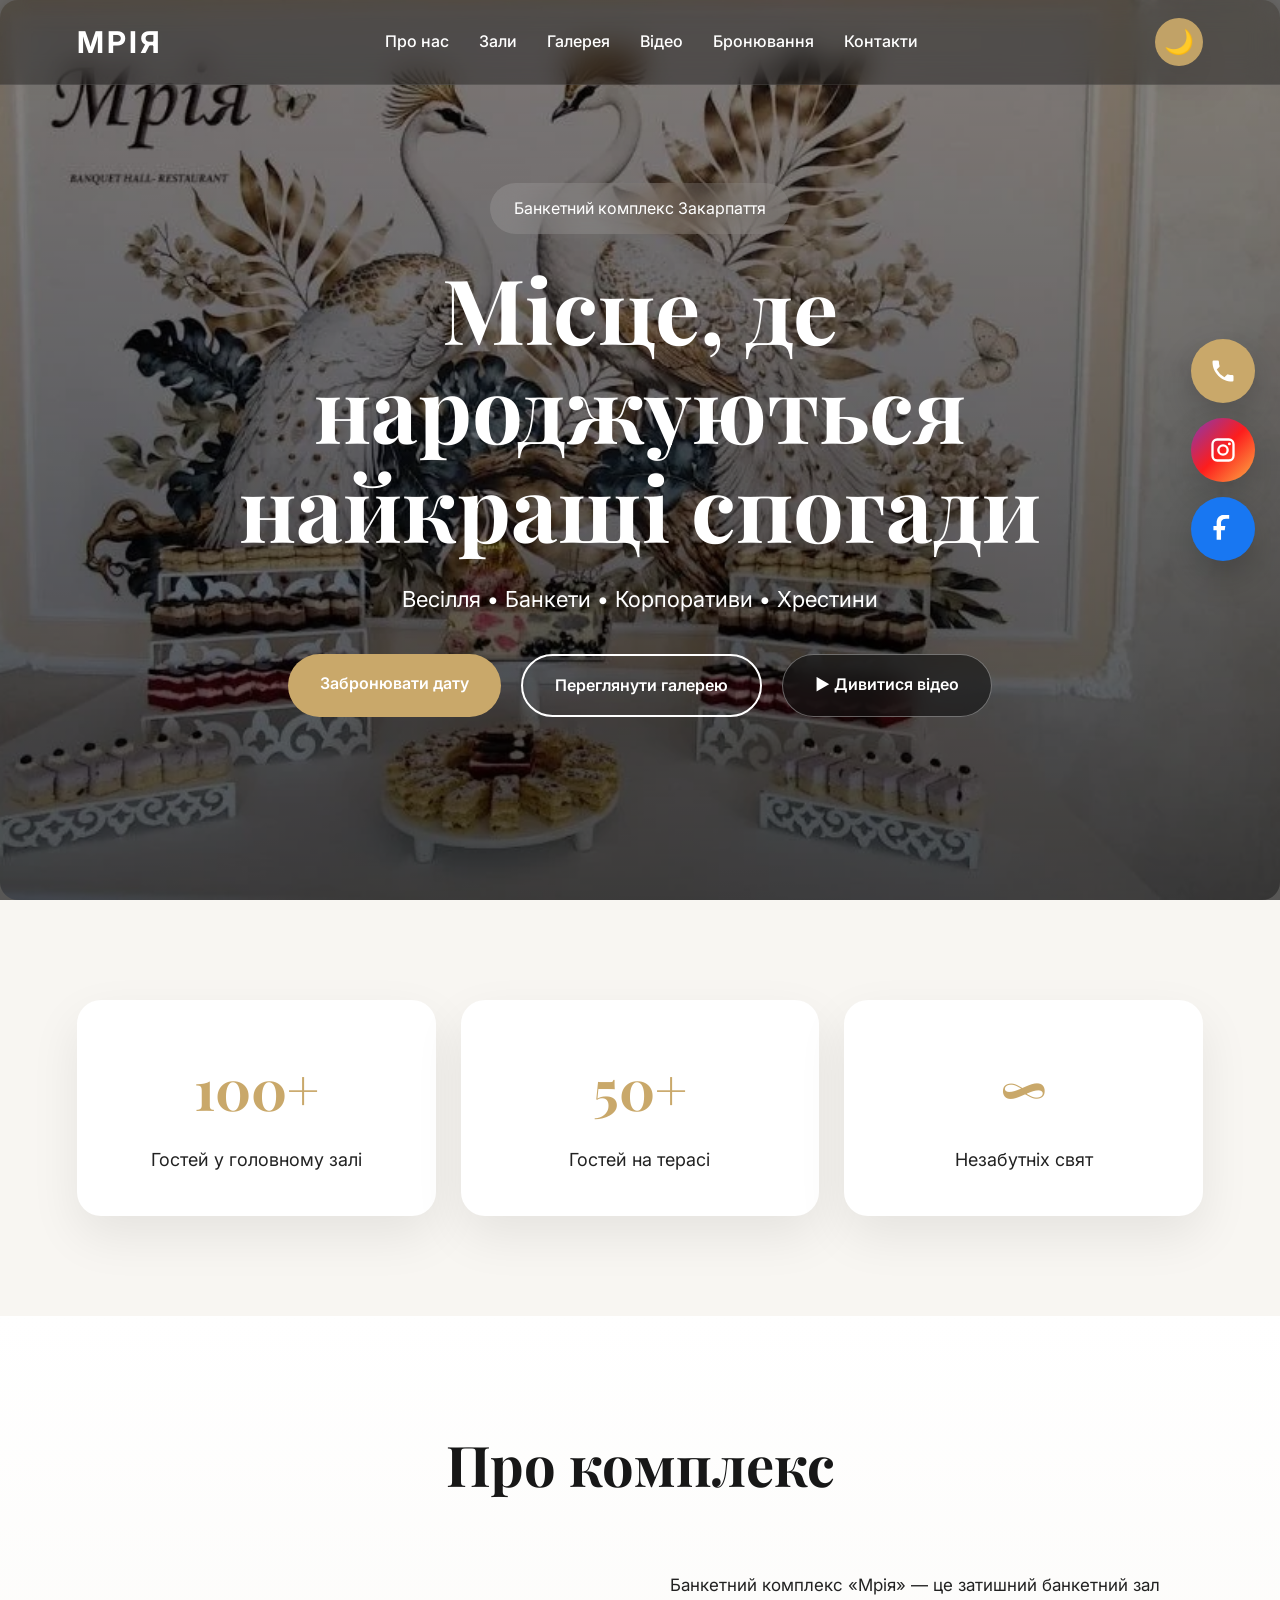
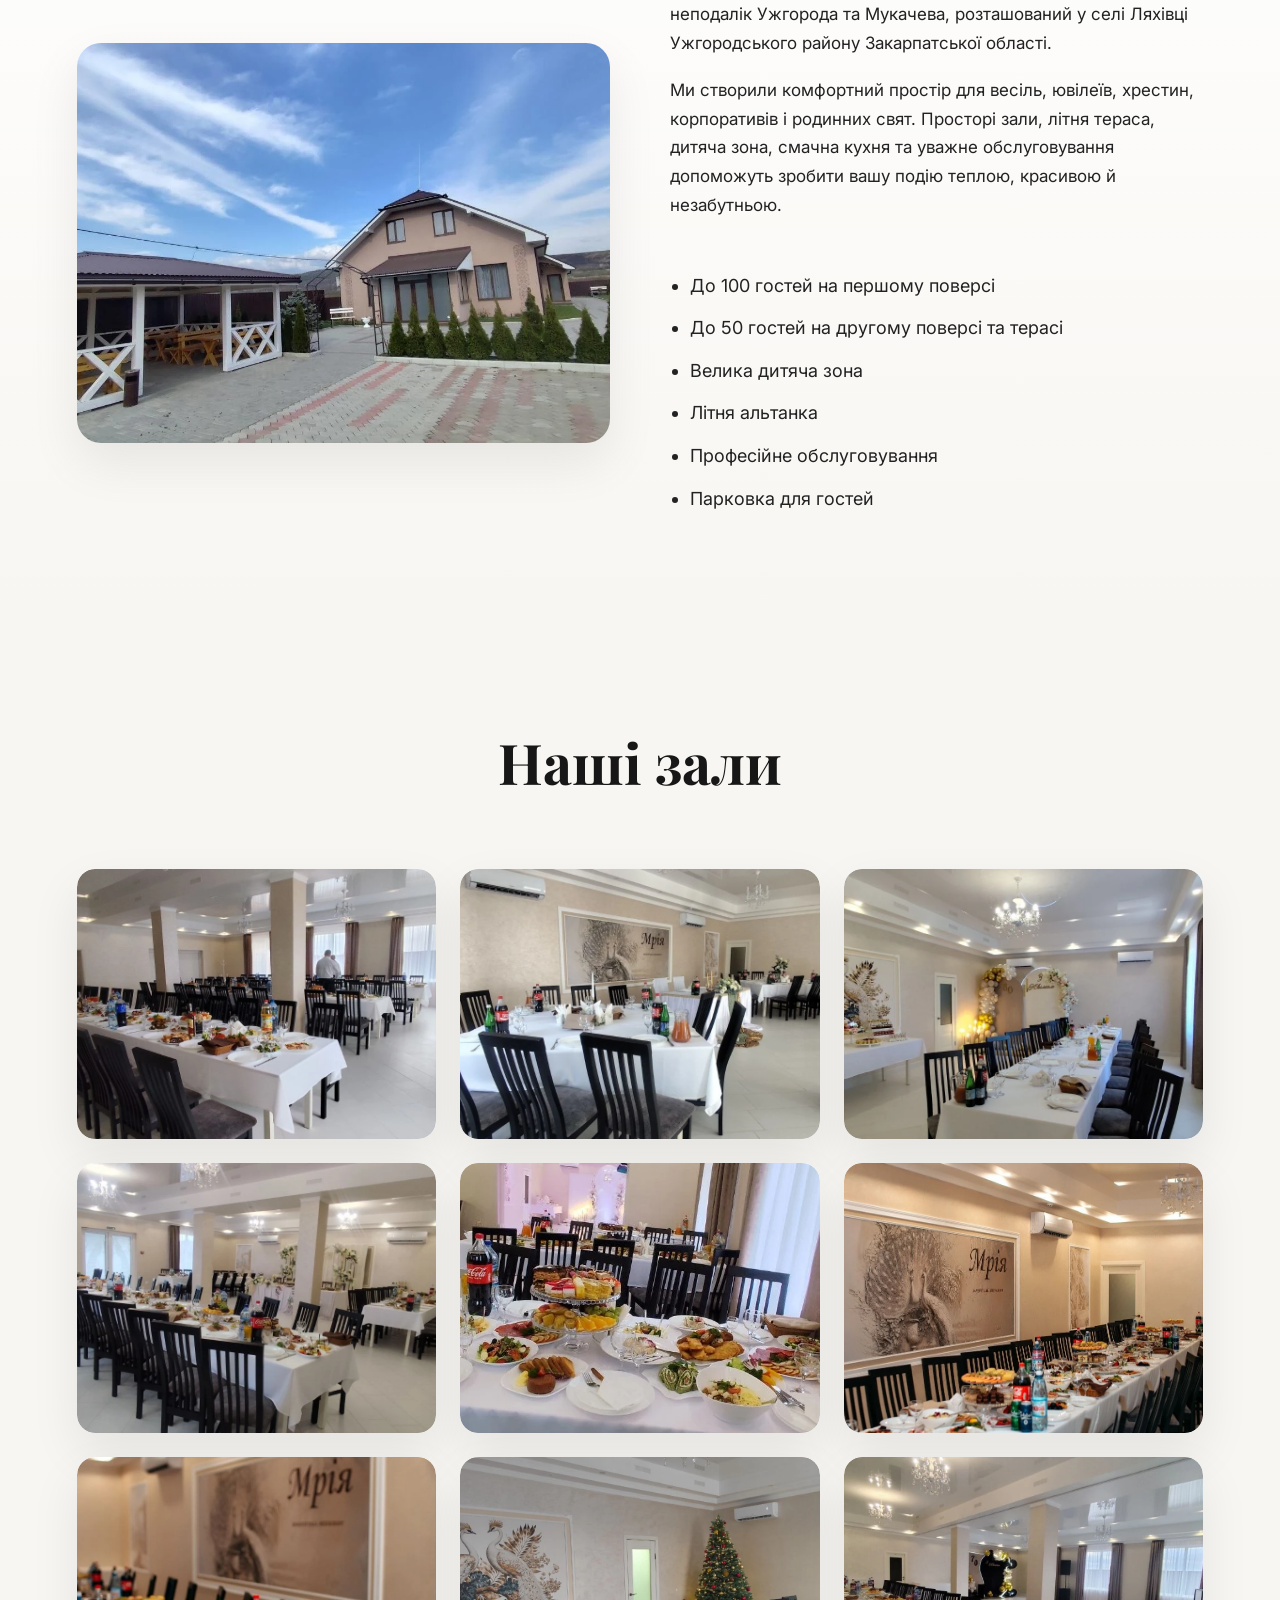
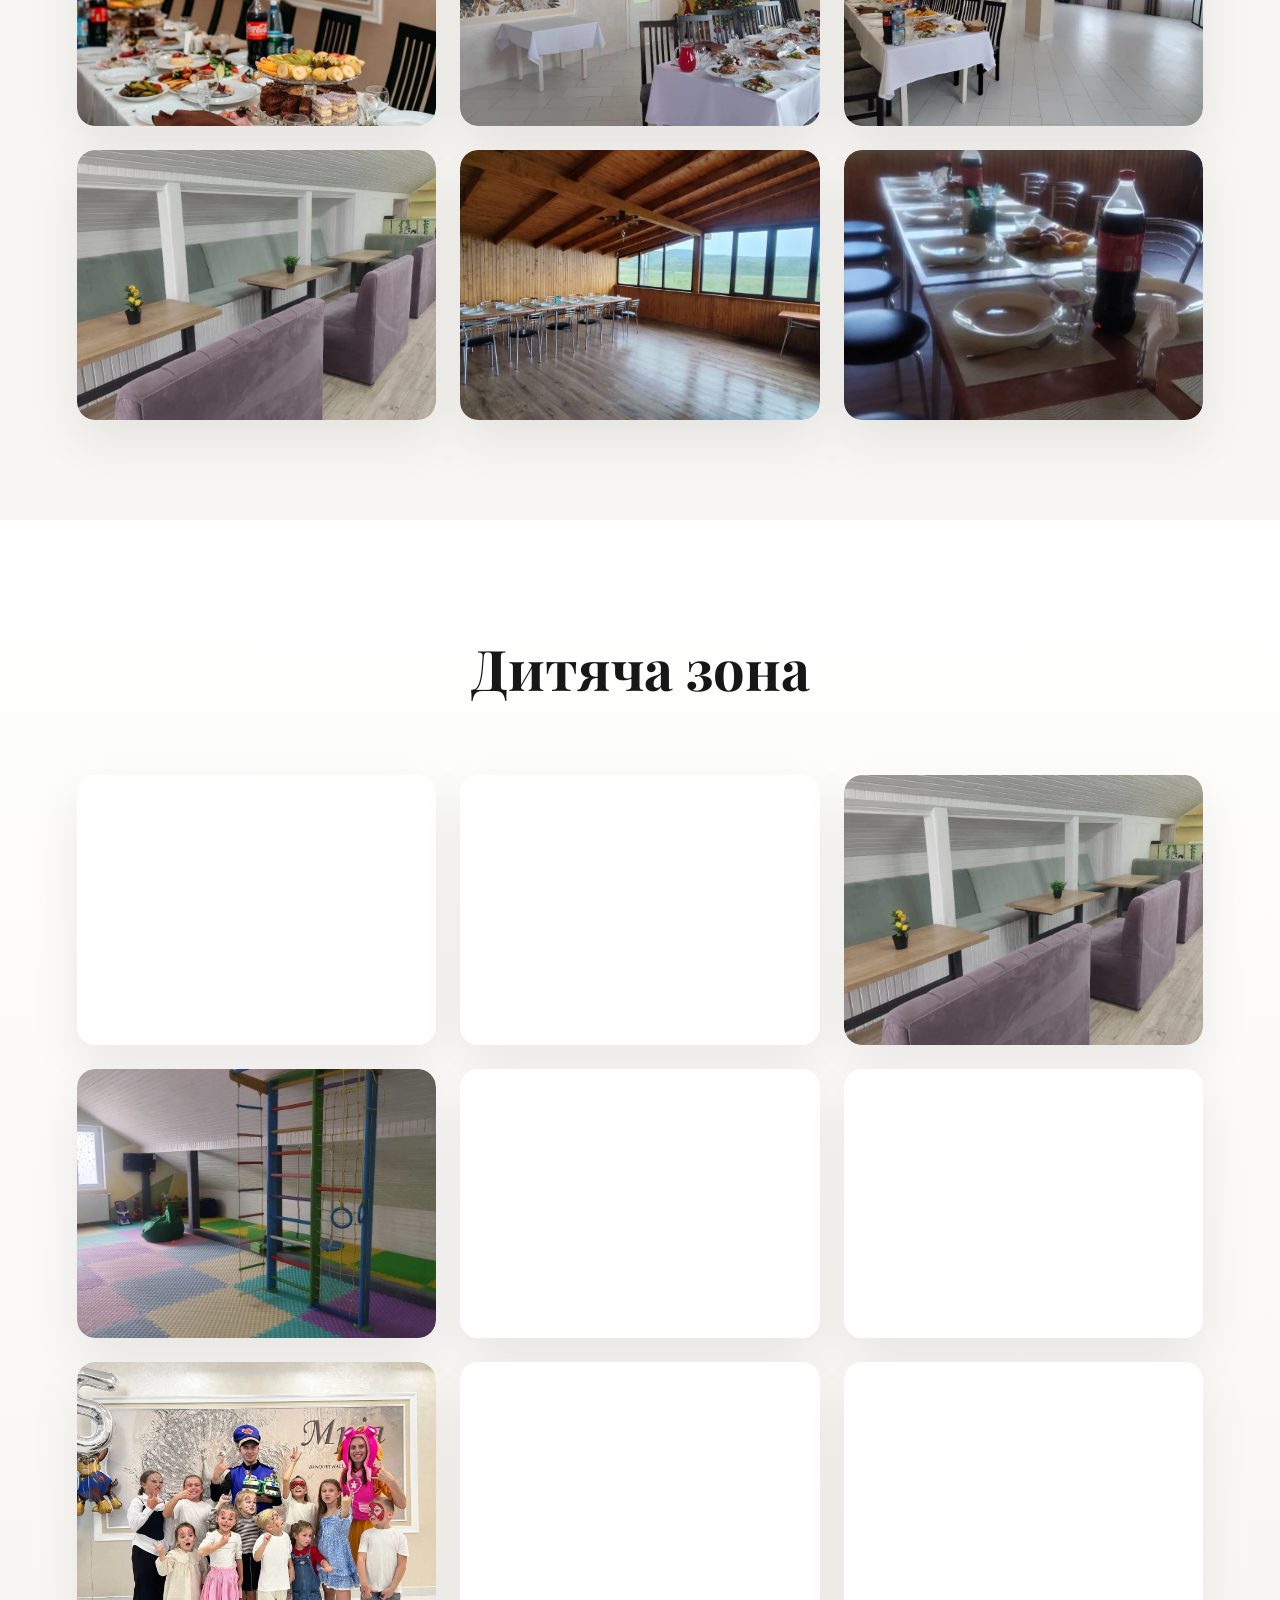
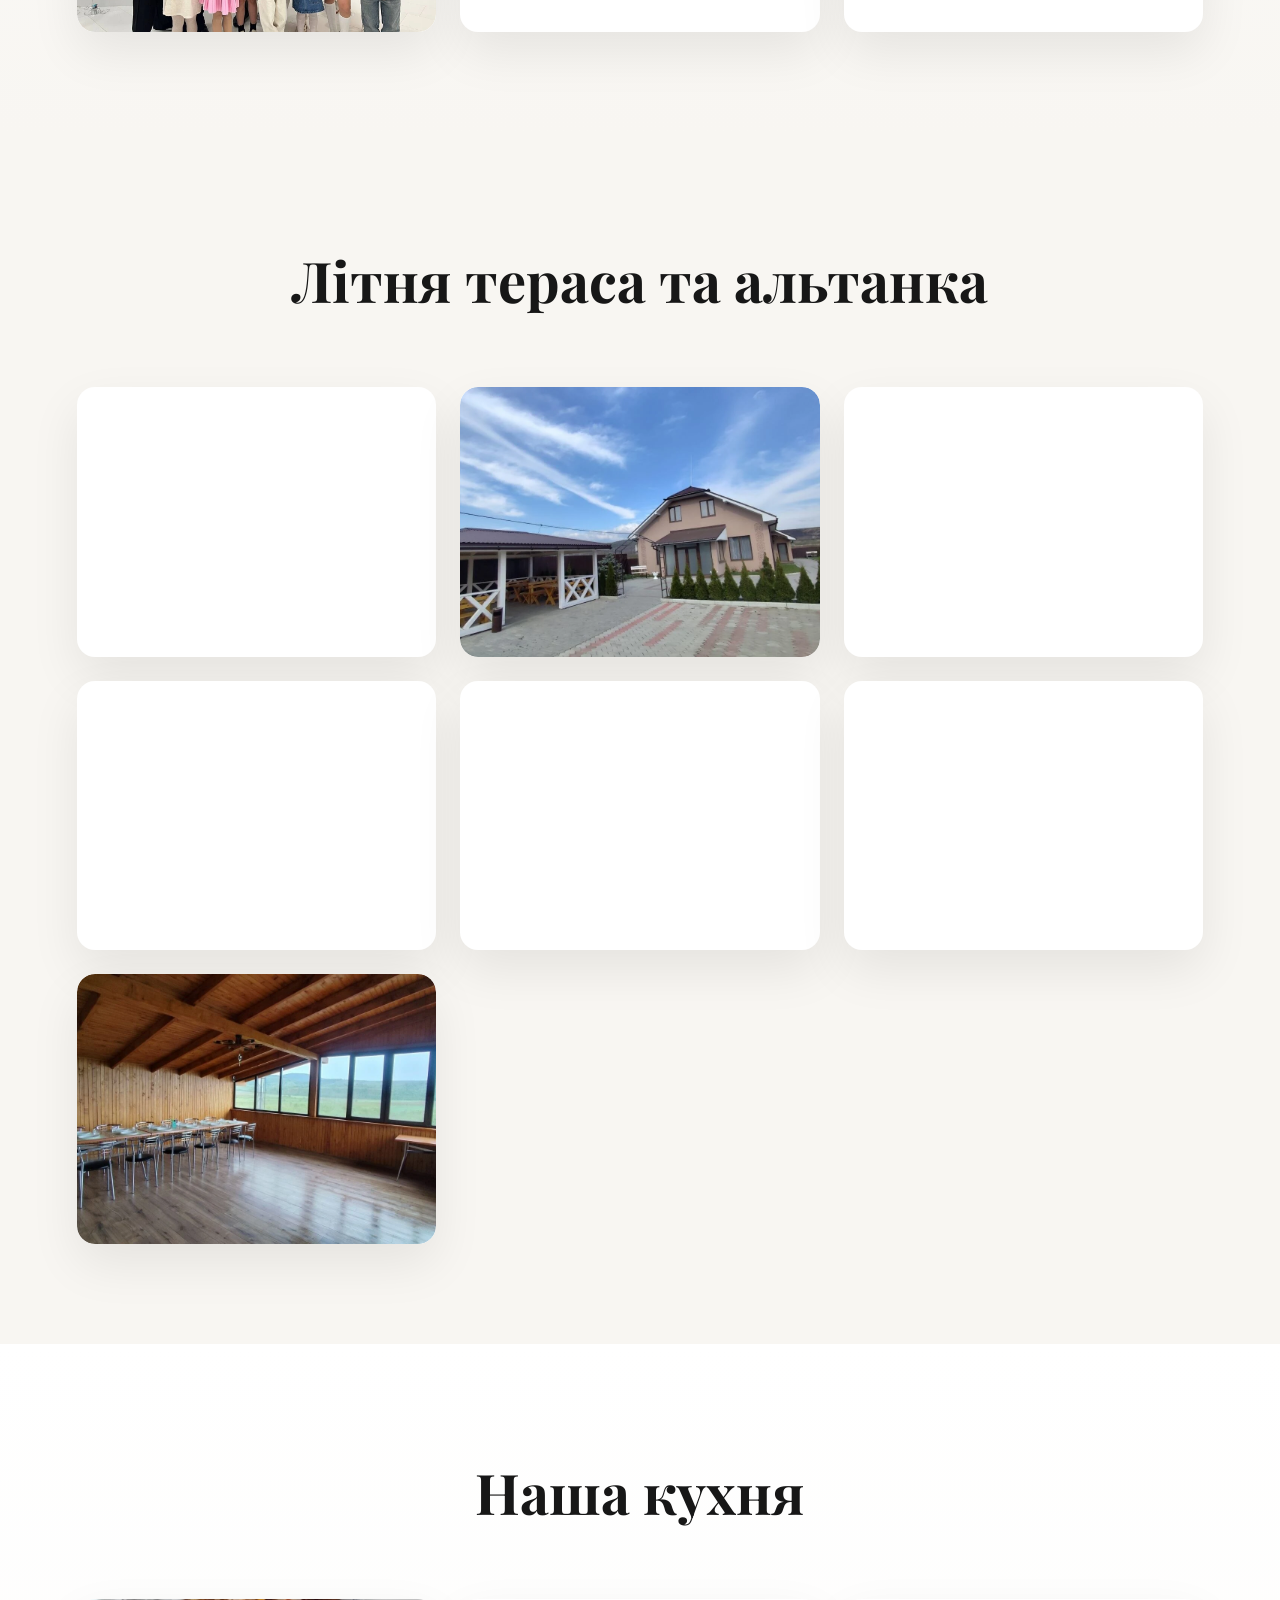
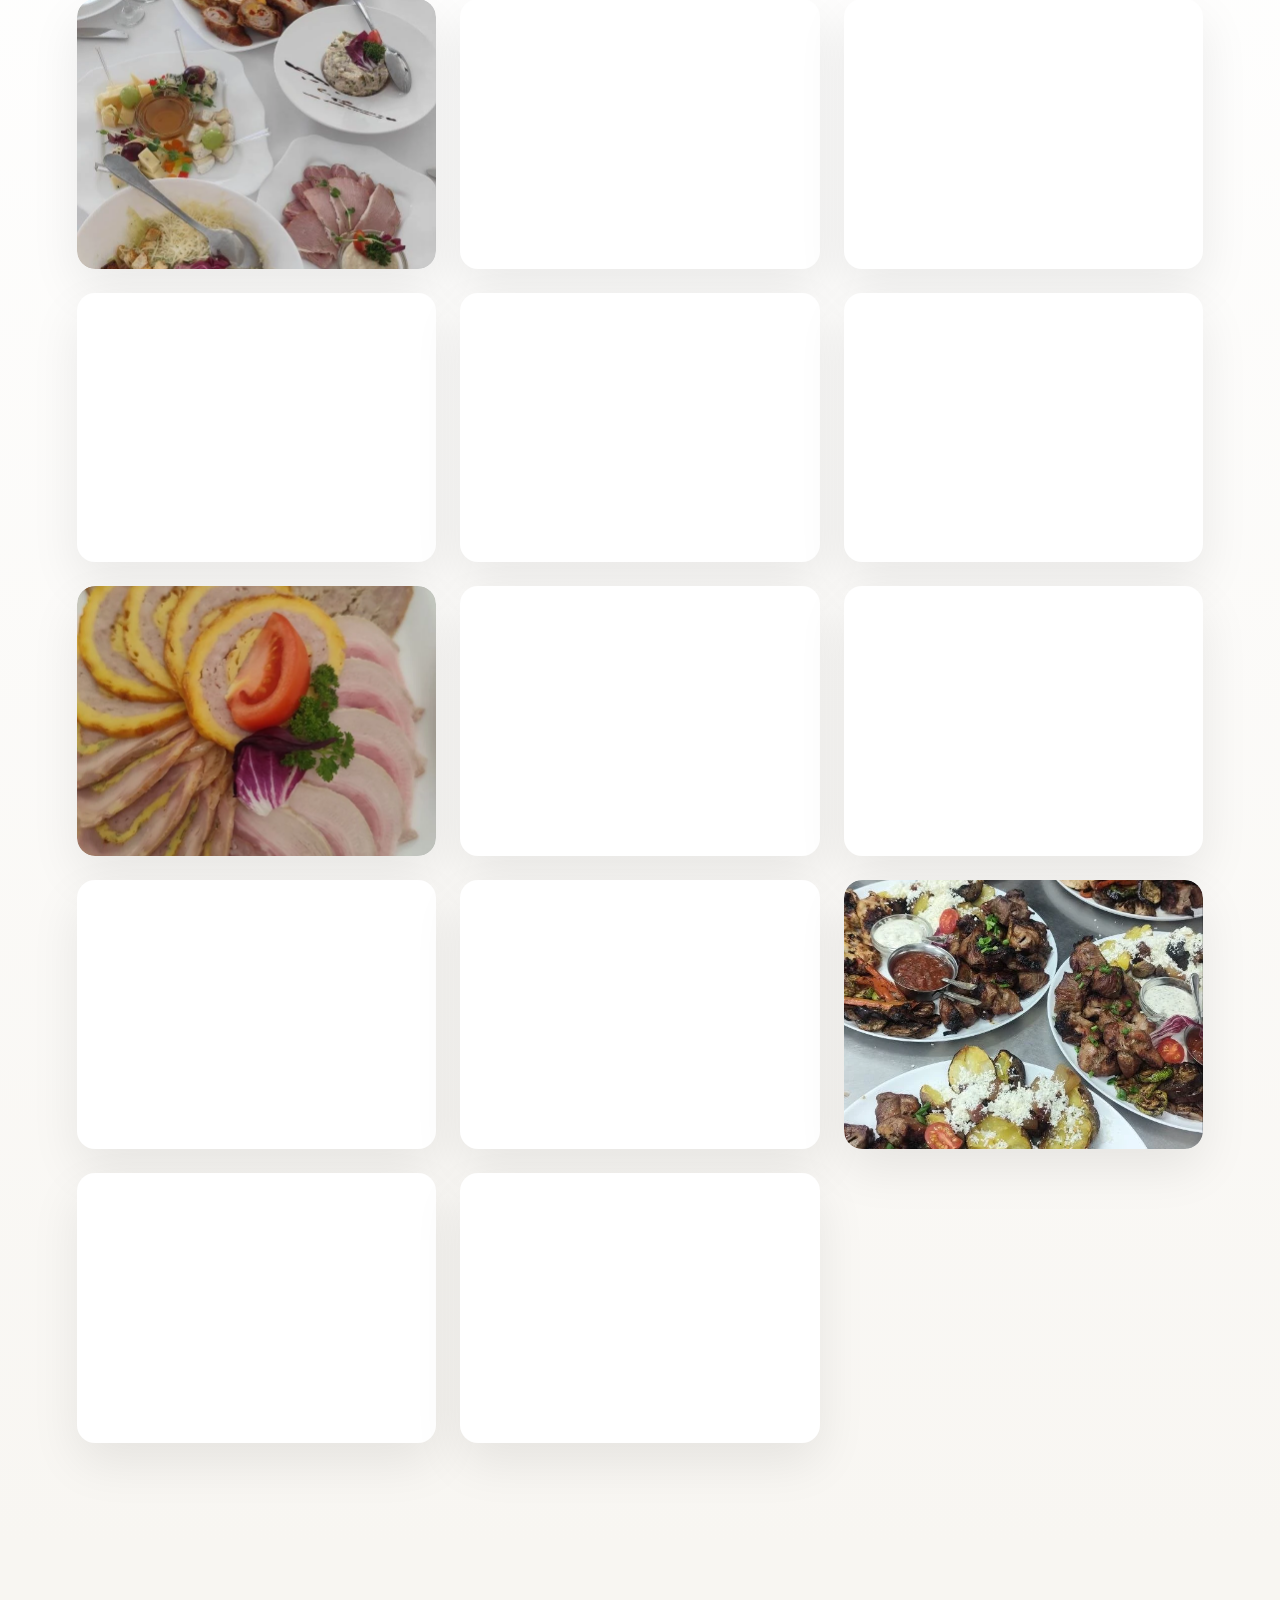
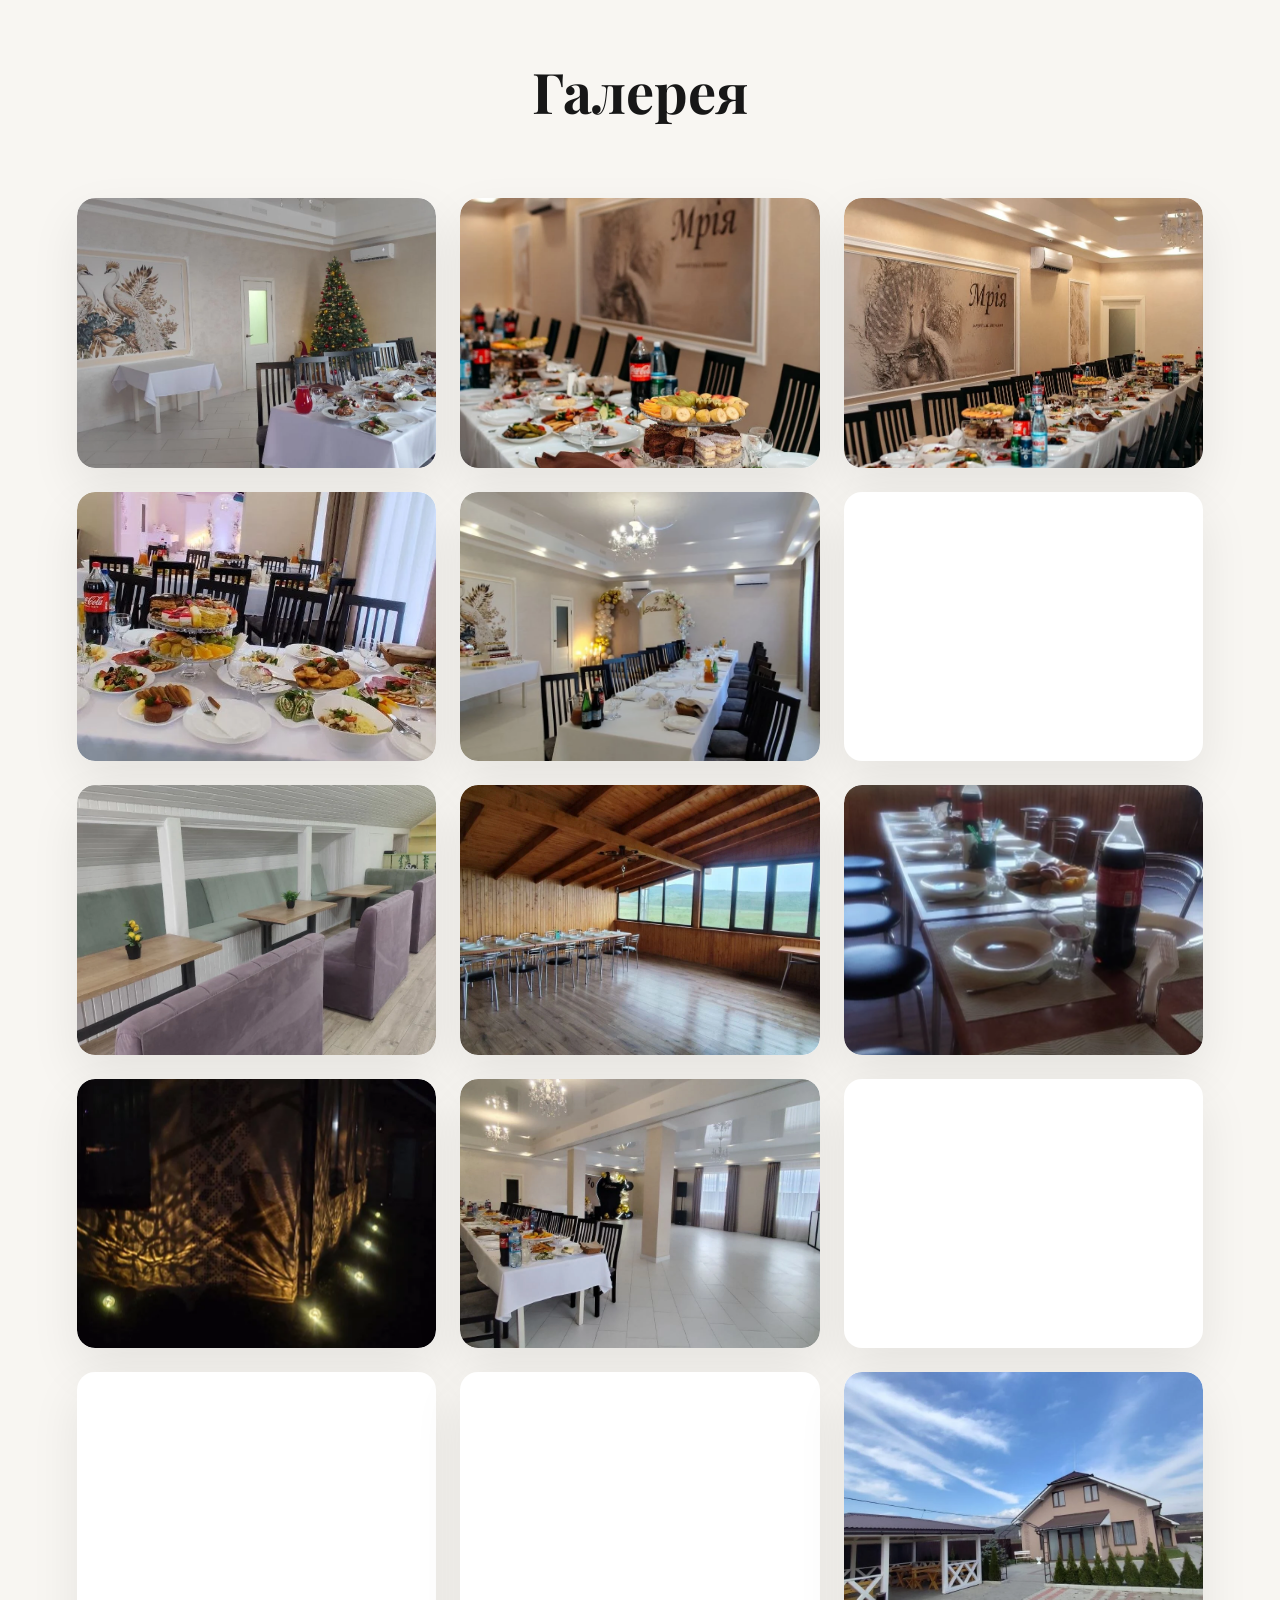
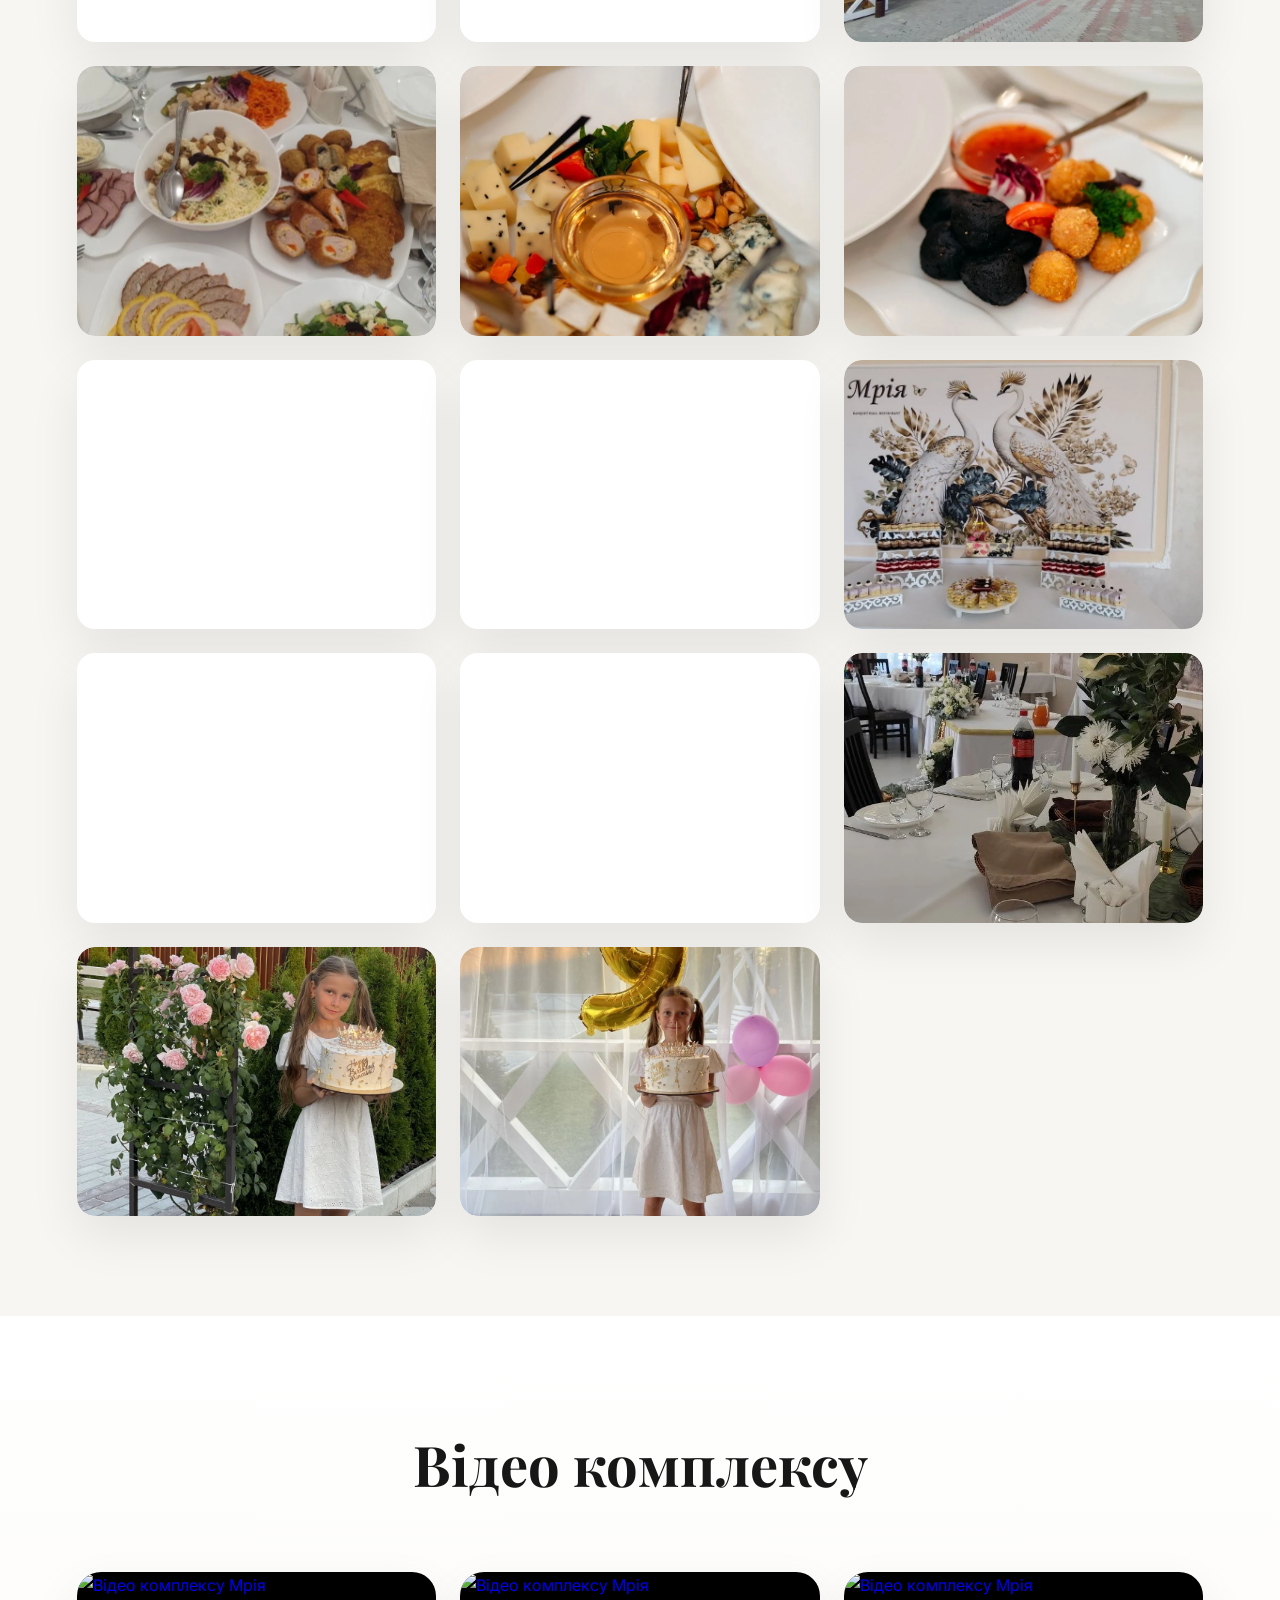
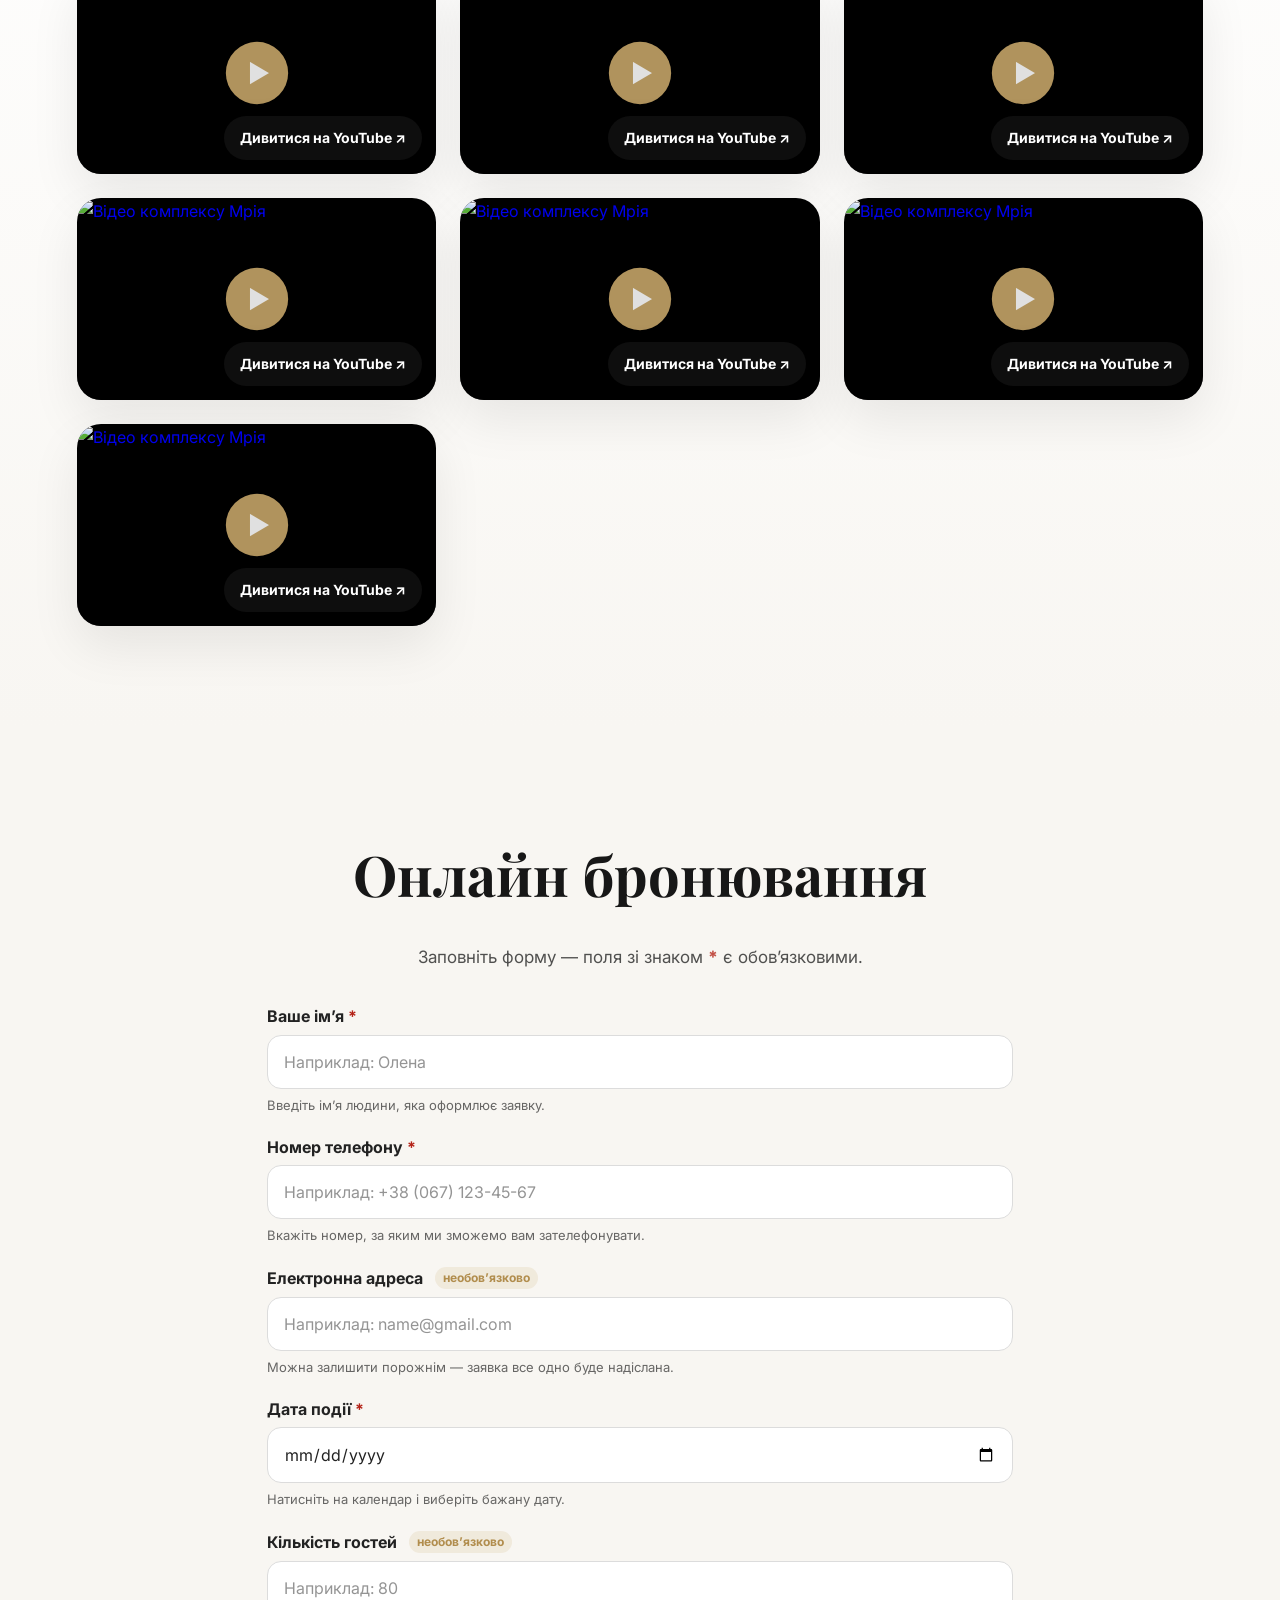
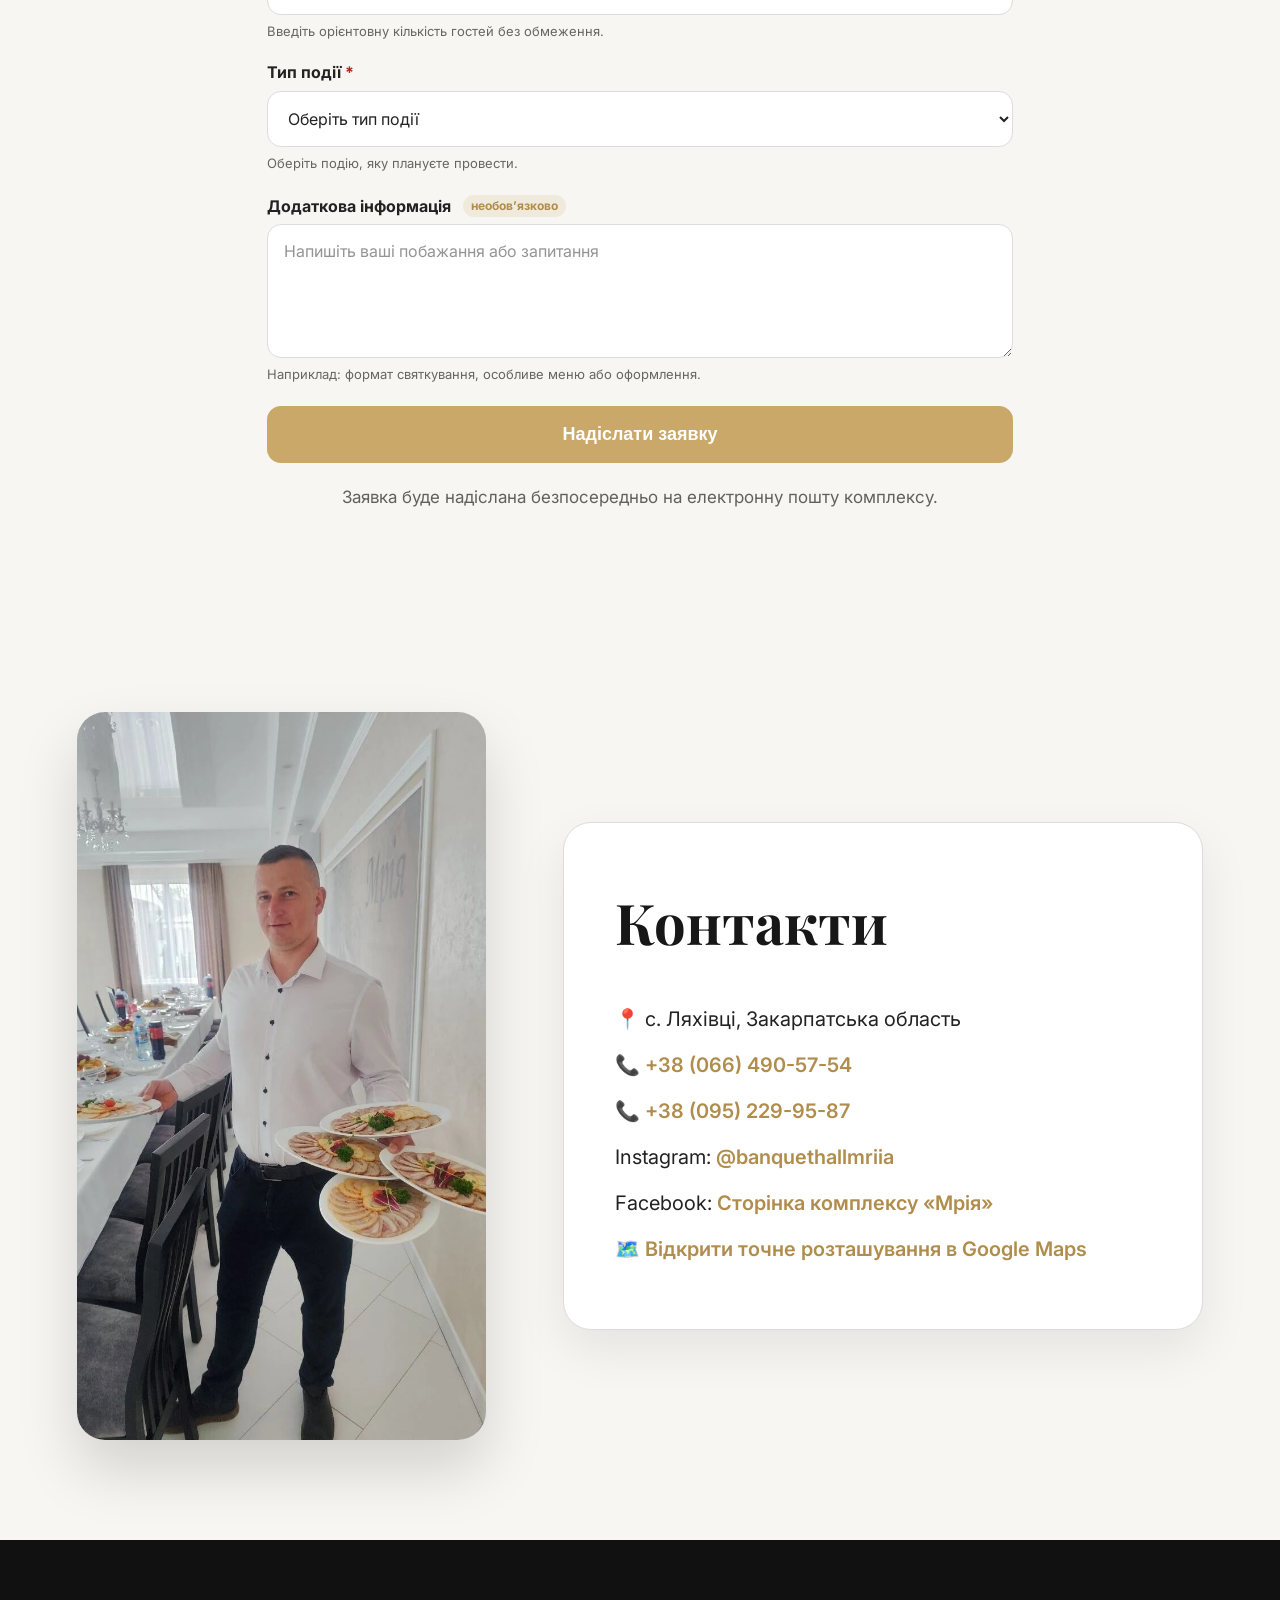
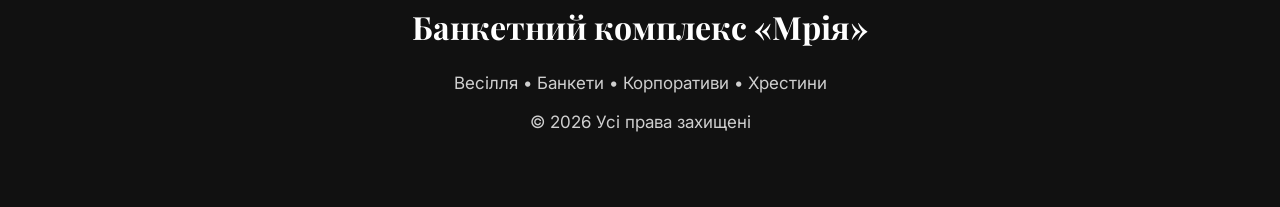
==== commit 20864d14: "Add files via upload" ====
--- a/index.html
+++ b/index.html
@@ -81,7 +81,7 @@
 
 		
 <div class="hero-video" aria-hidden="true">
-  <img decoding="async" fetchpriority="high" src="assets/images/42.jpg" alt="">
+  <img decoding="async" fetchpriority="high" src="assets/images/42.webp" alt="">
 </div>
 
 
@@ -183,17 +183,18 @@
 
 			<div class="about-image">
 
-				<img decoding="async" loading="lazy" src="assets/images/19.jpg" alt="Банкетний комплекс Мрія">
+				<img decoding="async" loading="lazy" src="assets/images/19.webp" alt="Банкетний комплекс Мрія">
 
 			</div>
 
 			<div class="about-content">
 
 				<p>
-
-					Банкетний комплекс «Мрія» розташований
-					у селі Ляхівці Закарпатської області.
-
+					Банкетний комплекс «Мрія» — це затишний банкетний зал неподалік Ужгорода та Мукачева, розташований у селі Ляхівці Ужгородського району Закарпатської області.
+				</p>
+
+				<p>
+					Ми створили комфортний простір для весіль, ювілеїв, хрестин, корпоративів і родинних свят. Просторі зали, літня тераса, дитяча зона, смачна кухня та уважне обслуговування допоможуть зробити вашу подію теплою, красивою й незабутньою.
 				</p>
 
 				<br>
@@ -244,18 +245,18 @@
 		</h2>
 
 		<div class="gallery-grid">
-			<div class="media-card"><img decoding="async" src="assets/images/50.jpg" loading="lazy" alt="Основний банкетний зал"></div>
-			<div class="media-card"><img decoding="async" src="assets/images/51.jpg" loading="lazy" alt="Банкетний зал"></div>
-			<div class="media-card"><img decoding="async" src="assets/images/41.jpg" loading="lazy" alt="Святковий зал"></div>
-			<div class="media-card"><img decoding="async" src="assets/images/32.jpg" loading="lazy" alt="Інтер’єр залу"></div>
-			<div class="media-card"><img decoding="async" src="assets/images/35.jpg" loading="lazy" alt="Оформлення залу"></div>
-			<div class="media-card"><img decoding="async" src="assets/images/30.jpg" loading="lazy" alt="Банкетне оформлення"></div>
-			<div class="media-card"><img decoding="async" src="assets/images/27.jpg" loading="lazy" alt="Зал комплексу Мрія"></div>
-			<div class="media-card"><img decoding="async" src="assets/images/21.jpg" loading="lazy" alt="Святкове оформлення залу"></div>
-			<div class="media-card"><img decoding="async" src="assets/images/11.jpg" loading="lazy" alt="Інтер’єр комплексу"></div>
-			<div class="media-card"><img decoding="async" src="assets/images/4.jpg" loading="lazy" alt="Зал для урочистостей"></div>
-			<div class="media-card"><img decoding="async" src="assets/images/5.jpg" loading="lazy" alt="Банкетний простір"></div>
-			<div class="media-card"><img decoding="async" src="assets/images/6.jpg" loading="lazy" alt="Святковий простір"></div>
+			<div class="media-card"><img decoding="async" src="assets/images/50.webp" loading="lazy" alt="Основний банкетний зал"></div>
+			<div class="media-card"><img decoding="async" src="assets/images/51.webp" loading="lazy" alt="Банкетний зал"></div>
+			<div class="media-card"><img decoding="async" src="assets/images/41.webp" loading="lazy" alt="Святковий зал"></div>
+			<div class="media-card"><img decoding="async" src="assets/images/32.webp" loading="lazy" alt="Інтер’єр залу"></div>
+			<div class="media-card"><img decoding="async" src="assets/images/35.webp" loading="lazy" alt="Оформлення залу"></div>
+			<div class="media-card"><img decoding="async" src="assets/images/30.webp" loading="lazy" alt="Банкетне оформлення"></div>
+			<div class="media-card"><img decoding="async" src="assets/images/27.webp" loading="lazy" alt="Зал комплексу Мрія"></div>
+			<div class="media-card"><img decoding="async" src="assets/images/21.webp" loading="lazy" alt="Святкове оформлення залу"></div>
+			<div class="media-card"><img decoding="async" src="assets/images/11.webp" loading="lazy" alt="Інтер’єр комплексу"></div>
+			<div class="media-card"><img decoding="async" src="assets/images/4.webp" loading="lazy" alt="Зал для урочистостей"></div>
+			<div class="media-card"><img decoding="async" src="assets/images/5.webp" loading="lazy" alt="Банкетний простір"></div>
+			<div class="media-card"><img decoding="async" src="assets/images/6.webp" loading="lazy" alt="Святковий простір"></div>
 		</div>
 
 	</section>
@@ -272,15 +273,15 @@
 		</h2>
 
 		<div class="gallery-grid">
-			<div class="media-card"><img decoding="async" src="assets/images/1.jpg" loading="lazy" alt="Дитяча зона"></div>
-			<div class="media-card"><img decoding="async" src="assets/images/2.jpg" loading="lazy" alt="Дитяча зона комплексу"></div>
-			<div class="media-card"><img decoding="async" src="assets/images/4.jpg" loading="lazy" alt="Простір для дітей"></div>
-			<div class="media-card"><img decoding="async" src="assets/images/8.jpg" loading="lazy" alt="Дитячі розваги"></div>
-			<div class="media-card"><img decoding="async" src="assets/images/7.jpg" loading="lazy" alt="Ігрова зона"></div>
-			<div class="media-card"><img decoding="async" src="assets/images/38.jpg" loading="lazy" alt="Зона відпочинку для дітей"></div>
-			<div class="media-card"><img decoding="async" src="assets/images/39.jpg" loading="lazy" alt="Дитячий майданчик"></div>
-			<div class="media-card"><img decoding="async" src="assets/images/48.jpg" loading="lazy" alt="Розваги для дітей"></div>
-			<div class="media-card"><img decoding="async" src="assets/images/49.jpg" loading="lazy" alt="Дитяча локація"></div>
+			<div class="media-card"><img decoding="async" src="assets/images/1.webp" loading="lazy" alt="Дитяча зона"></div>
+			<div class="media-card"><img decoding="async" src="assets/images/2.webp" loading="lazy" alt="Дитяча зона комплексу"></div>
+			<div class="media-card"><img decoding="async" src="assets/images/4.webp" loading="lazy" alt="Простір для дітей"></div>
+			<div class="media-card"><img decoding="async" src="assets/images/8.webp" loading="lazy" alt="Дитячі розваги"></div>
+			<div class="media-card"><img decoding="async" src="assets/images/7.webp" loading="lazy" alt="Ігрова зона"></div>
+			<div class="media-card"><img decoding="async" src="assets/images/38.webp" loading="lazy" alt="Зона відпочинку для дітей"></div>
+			<div class="media-card"><img decoding="async" src="assets/images/39.webp" loading="lazy" alt="Дитячий майданчик"></div>
+			<div class="media-card"><img decoding="async" src="assets/images/48.webp" loading="lazy" alt="Розваги для дітей"></div>
+			<div class="media-card"><img decoding="async" src="assets/images/49.webp" loading="lazy" alt="Дитяча локація"></div>
 		</div>
 
 	</section>
@@ -297,13 +298,13 @@
 		</h2>
 
 		<div class="gallery-grid">
-			<div class="media-card"><img decoding="async" src="assets/images/3.jpg" loading="lazy" alt="Літня тераса"></div>
-			<div class="media-card"><img decoding="async" src="assets/images/19.jpg" loading="lazy" alt="Тераса комплексу"></div>
-			<div class="media-card"><img decoding="async" src="assets/images/20.jpg" loading="lazy" alt="Літній простір"></div>
-			<div class="media-card"><img decoding="async" src="assets/images/44.jpg" loading="lazy" alt="Літня альтанка"></div>
-			<div class="media-card"><img decoding="async" src="assets/images/45.jpg" loading="lazy" alt="Альтанка комплексу"></div>
-			<div class="media-card"><img decoding="async" src="assets/images/46.jpg" loading="lazy" alt="Відпочинок на терасі"></div>
-			<div class="media-card"><img decoding="async" src="assets/images/5.jpg" loading="lazy" alt="Тераса та альтанка"></div>
+			<div class="media-card"><img decoding="async" src="assets/images/3.webp" loading="lazy" alt="Літня тераса"></div>
+			<div class="media-card"><img decoding="async" src="assets/images/19.webp" loading="lazy" alt="Тераса комплексу"></div>
+			<div class="media-card"><img decoding="async" src="assets/images/20.webp" loading="lazy" alt="Літній простір"></div>
+			<div class="media-card"><img decoding="async" src="assets/images/44.webp" loading="lazy" alt="Літня альтанка"></div>
+			<div class="media-card"><img decoding="async" src="assets/images/45.webp" loading="lazy" alt="Альтанка комплексу"></div>
+			<div class="media-card"><img decoding="async" src="assets/images/46.webp" loading="lazy" alt="Відпочинок на терасі"></div>
+			<div class="media-card"><img decoding="async" src="assets/images/5.webp" loading="lazy" alt="Тераса та альтанка"></div>
 		</div>
 
 	</section>
@@ -319,20 +320,20 @@
 		</h2>
 
 		<div class="gallery-grid">
-			<div class="media-card"><img decoding="async" src="assets/images/14.jpg" loading="lazy" alt="Страва кухні комплексу"></div>
-			<div class="media-card"><img decoding="async" src="assets/images/15.jpg" loading="lazy" alt="Святкова страва"></div>
-			<div class="media-card"><img decoding="async" src="assets/images/16.jpg" loading="lazy" alt="Банкетне меню"></div>
-			<div class="media-card"><img decoding="async" src="assets/images/17.jpg" loading="lazy" alt="Страва банкетного меню"></div>
-			<div class="media-card"><img decoding="async" src="assets/images/22.jpg" loading="lazy" alt="Кухня комплексу Мрія"></div>
-			<div class="media-card"><img decoding="async" src="assets/images/23.jpg" loading="lazy" alt="Святкове меню"></div>
-			<div class="media-card"><img decoding="async" src="assets/images/24.jpg" loading="lazy" alt="Банкетна страва"></div>
-			<div class="media-card"><img decoding="async" src="assets/images/25.jpg" loading="lazy" alt="Страва для гостей"></div>
-			<div class="media-card"><img decoding="async" src="assets/images/26.jpg" loading="lazy" alt="Страва нашої кухні"></div>
-			<div class="media-card"><img decoding="async" src="assets/images/28.jpg" loading="lazy" alt="Меню комплексу"></div>
-			<div class="media-card"><img decoding="async" src="assets/images/31.jpg" loading="lazy" alt="Частування для гостей"></div>
-			<div class="media-card"><img decoding="async" src="assets/images/33.jpg" loading="lazy" alt="Банкетне частування"></div>
-			<div class="media-card"><img decoding="async" src="assets/images/34.jpg" loading="lazy" alt="Страва святкового меню"></div>
-			<div class="media-card"><img decoding="async" src="assets/images/36.jpg" loading="lazy" alt="Оформлення банкетної страви"></div>
+			<div class="media-card"><img decoding="async" src="assets/images/14.webp" loading="lazy" alt="Страва кухні комплексу"></div>
+			<div class="media-card"><img decoding="async" src="assets/images/15.webp" loading="lazy" alt="Святкова страва"></div>
+			<div class="media-card"><img decoding="async" src="assets/images/16.webp" loading="lazy" alt="Банкетне меню"></div>
+			<div class="media-card"><img decoding="async" src="assets/images/17.webp" loading="lazy" alt="Страва банкетного меню"></div>
+			<div class="media-card"><img decoding="async" src="assets/images/22.webp" loading="lazy" alt="Кухня комплексу Мрія"></div>
+			<div class="media-card"><img decoding="async" src="assets/images/23.webp" loading="lazy" alt="Святкове меню"></div>
+			<div class="media-card"><img decoding="async" src="assets/images/24.webp" loading="lazy" alt="Банкетна страва"></div>
+			<div class="media-card"><img decoding="async" src="assets/images/25.webp" loading="lazy" alt="Страва для гостей"></div>
+			<div class="media-card"><img decoding="async" src="assets/images/26.webp" loading="lazy" alt="Страва нашої кухні"></div>
+			<div class="media-card"><img decoding="async" src="assets/images/28.webp" loading="lazy" alt="Меню комплексу"></div>
+			<div class="media-card"><img decoding="async" src="assets/images/31.webp" loading="lazy" alt="Частування для гостей"></div>
+			<div class="media-card"><img decoding="async" src="assets/images/33.webp" loading="lazy" alt="Банкетне частування"></div>
+			<div class="media-card"><img decoding="async" src="assets/images/34.webp" loading="lazy" alt="Страва святкового меню"></div>
+			<div class="media-card"><img decoding="async" src="assets/images/36.webp" loading="lazy" alt="Оформлення банкетної страви"></div>
 		</div>
 
 	</section>
@@ -343,32 +344,32 @@
 	<section id="gallery" class="fade-section">
 		<h2 class="section-title">Галерея</h2>
 		<div class="gallery-grid">
-			<div class="media-card"><img decoding="async" src="assets/images/21.jpg" loading="lazy" alt="Банкетний комплекс Мрія — фотогалерея"></div>
-			<div class="media-card"><img decoding="async" src="assets/images/27.jpg" loading="lazy" alt="Банкетний комплекс Мрія — фотогалерея"></div>
-			<div class="media-card"><img decoding="async" src="assets/images/30.jpg" loading="lazy" alt="Банкетний комплекс Мрія — фотогалерея"></div>
-			<div class="media-card"><img decoding="async" src="assets/images/35.jpg" loading="lazy" alt="Банкетний комплекс Мрія — фотогалерея"></div>
-			<div class="media-card"><img decoding="async" src="assets/images/41.jpg" loading="lazy" alt="Банкетний комплекс Мрія — фотогалерея"></div>
-			<div class="media-card"><img decoding="async" src="assets/images/2.jpg" loading="lazy" alt="Банкетний комплекс Мрія — фотогалерея"></div>
-			<div class="media-card"><img decoding="async" src="assets/images/4.jpg" loading="lazy" alt="Банкетний комплекс Мрія — фотогалерея"></div>
-			<div class="media-card"><img decoding="async" src="assets/images/5.jpg" loading="lazy" alt="Банкетний комплекс Мрія — фотогалерея"></div>
-			<div class="media-card"><img decoding="async" src="assets/images/6.jpg" loading="lazy" alt="Банкетний комплекс Мрія — фотогалерея"></div>
-			<div class="media-card"><img decoding="async" src="assets/images/10.jpg" loading="lazy" alt="Банкетний комплекс Мрія — фотогалерея"></div>
-			<div class="media-card"><img decoding="async" src="assets/images/11.jpg" loading="lazy" alt="Банкетний комплекс Мрія — фотогалерея"></div>
-			<div class="media-card"><img decoding="async" src="assets/images/12.jpg" loading="lazy" alt="Банкетний комплекс Мрія — фотогалерея"></div>
-			<div class="media-card"><img decoding="async" src="assets/images/13.jpg" loading="lazy" alt="Банкетний комплекс Мрія — фотогалерея"></div>
-			<div class="media-card"><img decoding="async" src="assets/images/16.jpg" loading="lazy" alt="Банкетний комплекс Мрія — фотогалерея"></div>
-			<div class="media-card"><img decoding="async" src="assets/images/19.jpg" loading="lazy" alt="Банкетний комплекс Мрія — фотогалерея"></div>
-			<div class="media-card"><img decoding="async" src="assets/images/25.jpg" loading="lazy" alt="Банкетний комплекс Мрія — фотогалерея"></div>
-			<div class="media-card"><img decoding="async" src="assets/images/28.jpg" loading="lazy" alt="Банкетний комплекс Мрія — фотогалерея"></div>
-			<div class="media-card"><img decoding="async" src="assets/images/36.jpg" loading="lazy" alt="Банкетний комплекс Мрія — фотогалерея"></div>
-			<div class="media-card"><img decoding="async" src="assets/images/37.jpg" loading="lazy" alt="Банкетний комплекс Мрія — фотогалерея"></div>
-			<div class="media-card"><img decoding="async" src="assets/images/39.jpg" loading="lazy" alt="Банкетний комплекс Мрія — фотогалерея"></div>
-			<div class="media-card"><img decoding="async" src="assets/images/42.jpg" loading="lazy" alt="Банкетний комплекс Мрія — фотогалерея"></div>
-			<div class="media-card"><img decoding="async" src="assets/images/43.jpg" loading="lazy" alt="Банкетний комплекс Мрія — фотогалерея"></div>
-			<div class="media-card"><img decoding="async" src="assets/images/46.jpg" loading="lazy" alt="Банкетний комплекс Мрія — фотогалерея"></div>
-			<div class="media-card"><img decoding="async" src="assets/images/47.jpg" loading="lazy" alt="Банкетний комплекс Мрія — фотогалерея"></div>
-			<div class="media-card"><img decoding="async" src="assets/images/48.jpg" loading="lazy" alt="Банкетний комплекс Мрія — фотогалерея"></div>
-			<div class="media-card"><img decoding="async" src="assets/images/49.jpg" loading="lazy" alt="Банкетний комплекс Мрія — фотогалерея"></div>
+			<div class="media-card"><img decoding="async" src="assets/images/21.webp" loading="lazy" alt="Банкетний комплекс Мрія — фотогалерея"></div>
+			<div class="media-card"><img decoding="async" src="assets/images/27.webp" loading="lazy" alt="Банкетний комплекс Мрія — фотогалерея"></div>
+			<div class="media-card"><img decoding="async" src="assets/images/30.webp" loading="lazy" alt="Банкетний комплекс Мрія — фотогалерея"></div>
+			<div class="media-card"><img decoding="async" src="assets/images/35.webp" loading="lazy" alt="Банкетний комплекс Мрія — фотогалерея"></div>
+			<div class="media-card"><img decoding="async" src="assets/images/41.webp" loading="lazy" alt="Банкетний комплекс Мрія — фотогалерея"></div>
+			<div class="media-card"><img decoding="async" src="assets/images/2.webp" loading="lazy" alt="Банкетний комплекс Мрія — фотогалерея"></div>
+			<div class="media-card"><img decoding="async" src="assets/images/4.webp" loading="lazy" alt="Банкетний комплекс Мрія — фотогалерея"></div>
+			<div class="media-card"><img decoding="async" src="assets/images/5.webp" loading="lazy" alt="Банкетний комплекс Мрія — фотогалерея"></div>
+			<div class="media-card"><img decoding="async" src="assets/images/6.webp" loading="lazy" alt="Банкетний комплекс Мрія — фотогалерея"></div>
+			<div class="media-card"><img decoding="async" src="assets/images/10.webp" loading="lazy" alt="Банкетний комплекс Мрія — фотогалерея"></div>
+			<div class="media-card"><img decoding="async" src="assets/images/11.webp" loading="lazy" alt="Банкетний комплекс Мрія — фотогалерея"></div>
+			<div class="media-card"><img decoding="async" src="assets/images/12.webp" loading="lazy" alt="Банкетний комплекс Мрія — фотогалерея"></div>
+			<div class="media-card"><img decoding="async" src="assets/images/13.webp" loading="lazy" alt="Банкетний комплекс Мрія — фотогалерея"></div>
+			<div class="media-card"><img decoding="async" src="assets/images/16.webp" loading="lazy" alt="Банкетний комплекс Мрія — фотогалерея"></div>
+			<div class="media-card"><img decoding="async" src="assets/images/19.webp" loading="lazy" alt="Банкетний комплекс Мрія — фотогалерея"></div>
+			<div class="media-card"><img decoding="async" src="assets/images/25.webp" loading="lazy" alt="Банкетний комплекс Мрія — фотогалерея"></div>
+			<div class="media-card"><img decoding="async" src="assets/images/28.webp" loading="lazy" alt="Банкетний комплекс Мрія — фотогалерея"></div>
+			<div class="media-card"><img decoding="async" src="assets/images/36.webp" loading="lazy" alt="Банкетний комплекс Мрія — фотогалерея"></div>
+			<div class="media-card"><img decoding="async" src="assets/images/37.webp" loading="lazy" alt="Банкетний комплекс Мрія — фотогалерея"></div>
+			<div class="media-card"><img decoding="async" src="assets/images/39.webp" loading="lazy" alt="Банкетний комплекс Мрія — фотогалерея"></div>
+			<div class="media-card"><img decoding="async" src="assets/images/42.webp" loading="lazy" alt="Банкетний комплекс Мрія — фотогалерея"></div>
+			<div class="media-card"><img decoding="async" src="assets/images/43.webp" loading="lazy" alt="Банкетний комплекс Мрія — фотогалерея"></div>
+			<div class="media-card"><img decoding="async" src="assets/images/46.webp" loading="lazy" alt="Банкетний комплекс Мрія — фотогалерея"></div>
+			<div class="media-card"><img decoding="async" src="assets/images/47.webp" loading="lazy" alt="Банкетний комплекс Мрія — фотогалерея"></div>
+			<div class="media-card"><img decoding="async" src="assets/images/48.webp" loading="lazy" alt="Банкетний комплекс Мрія — фотогалерея"></div>
+			<div class="media-card"><img decoding="async" src="assets/images/49.webp" loading="lazy" alt="Банкетний комплекс Мрія — фотогалерея"></div>
 		</div>
 	</section>
 
@@ -400,7 +401,7 @@
 
 		<p class="form-intro">Заповніть форму — поля зі знаком <span>*</span> є обов’язковими.</p>
 
-		<form id="booking-form" action="https://formsubmit.co/navov0322@gmail.com" method="POST" target="submission-frame">
+		<form id="booking-form" action="https://formsubmit.co/navov0322@gmail.com" method="POST">
 			<input type="hidden" name="_subject" value="Нова заявка з сайту «Мрія»">
 			<input type="hidden" name="_template" value="table">
 			<input type="hidden" name="_autoresponse" value="Дякуємо за вашу заявку до банкетного комплексу «Мрія». Ми зв’яжемося з вами найближчим часом.">
@@ -481,8 +482,6 @@
 		</form>
 
 		<p id="booking-status" class="booking-note" role="status" aria-live="polite">Заявка буде надіслана безпосередньо на електронну пошту комплексу.</p>
-		<iframe name="submission-frame" class="submission-frame" title="Надсилання заявки"></iframe>
-
 	</section>
 
 	<div id="thank-you-modal" class="thank-you-modal" role="dialog" aria-modal="true" aria-labelledby="thank-you-title" aria-hidden="true">
@@ -501,7 +500,7 @@
 
 		<div class="contact-cover">
 
-			<img decoding="async" loading="lazy" src="assets/images/12.jpg" alt="Банкетний комплекс Мрія — контакти">
+			<img decoding="async" loading="lazy" src="assets/images/12.webp" alt="Банкетний комплекс Мрія — контакти">
 
 		</div>
 
@@ -526,6 +525,8 @@
 
 			<p>Instagram: <a href="https://www.instagram.com/banquethallmriia/" target="_blank" rel="noopener noreferrer">@banquethallmriia</a></p>
 
+			<p>Facebook: <a href="https://www.facebook.com/share/1BfPHJyDXA/?mibextid=wwXIfr" target="_blank" rel="noopener noreferrer">Сторінка комплексу «Мрія»</a></p>
+
 			<p>🗺️ <a href="https://maps.app.goo.gl/qt93JhkRhvBD6qRw7" target="_blank" rel="noopener noreferrer">Відкрити точне розташування в Google Maps</a></p>
 
 		</div>
@@ -534,29 +535,38 @@
 
 
 	<!-- FLOATING BUTTONS -->
+	<div id="call-menu" class="call-menu" role="dialog" aria-modal="true" aria-labelledby="call-menu-title" aria-hidden="true">
+		<div class="call-menu-card">
+			<button id="call-menu-close" type="button" class="call-menu-close" aria-label="Закрити вибір номера">×</button>
+			<div class="call-menu-icon">📞</div>
+			<h2 id="call-menu-title">Оберіть номер телефону</h2>
+			<p>Натисніть на номер, на який бажаєте зателефонувати.</p>
+			<div class="call-options">
+				<a href="tel:+380664905754"><span>Телефон 1</span><strong>+38 (066) 490-57-54</strong></a>
+				<a href="tel:+380952299587"><span>Телефон 2</span><strong>+38 (095) 229-95-87</strong></a>
+			</div>
+		</div>
+	</div>
 
 	<div class="floating-buttons">
 
 		<div class="call-widget">
-			<div id="call-menu" class="call-menu" aria-hidden="true">
-				<p>Оберіть номер</p>
-				<a href="tel:+380664905754">📞 +38 (066) 490-57-54</a>
-				<a href="tel:+380952299587">📞 +38 (095) 229-95-87</a>
-			</div>
-
-		<button id="call-toggle" type="button" class="float-btn" aria-label="Показати номери телефону" aria-expanded="false" aria-controls="call-menu">
-
-			📞
-
+		<button id="call-toggle" type="button" class="float-btn float-phone" aria-label="Показати номери телефону" aria-expanded="false" aria-controls="call-menu">
+			<svg viewBox="0 0 24 24" aria-hidden="true"><path d="M6.62 10.79a15.46 15.46 0 0 0 6.59 6.59l2.2-2.2a1 1 0 0 1 1.02-.24c1.12.37 2.33.57 3.57.57a1 1 0 0 1 1 1V20a1 1 0 0 1-1 1C10.61 21 3 13.39 3 4a1 1 0 0 1 1-1h3.5a1 1 0 0 1 1 1c0 1.25.2 2.45.57 3.57a1 1 0 0 1-.25 1.02l-2.2 2.2Z"/></svg>
+			<span class="float-label">Телефон</span>
 		</button>
 		</div>
 
-		<a href="https://www.instagram.com/banquethallmriia/" target="_blank" rel="noopener noreferrer" class="float-btn" aria-label="Відкрити Instagram">
-
-			📷
-
+		<a href="https://www.instagram.com/banquethallmriia/" target="_blank" rel="noopener noreferrer" class="float-btn float-instagram" aria-label="Відкрити Instagram">
+			<svg viewBox="0 0 24 24" aria-hidden="true"><path d="M7 2h10a5 5 0 0 1 5 5v10a5 5 0 0 1-5 5H7a5 5 0 0 1-5-5V7a5 5 0 0 1 5-5Zm0 2a3 3 0 0 0-3 3v10a3 3 0 0 0 3 3h10a3 3 0 0 0 3-3V7a3 3 0 0 0-3-3H7Zm10.5 1.5a1.25 1.25 0 1 1 0 2.5 1.25 1.25 0 0 1 0-2.5ZM12 7a5 5 0 1 1 0 10 5 5 0 0 1 0-10Zm0 2a3 3 0 1 0 0 6 3 3 0 0 0 0-6Z"/></svg>
+			<span class="float-label">Instagram</span>
 		</a>
 
+		<a href="https://www.facebook.com/share/1BfPHJyDXA/?mibextid=wwXIfr" target="_blank" rel="noopener noreferrer" class="float-btn float-facebook" aria-label="Відкрити Facebook">
+			<svg viewBox="0 0 24 24" aria-hidden="true"><path d="M14 8h3V4.5c-.52-.07-2.31-.22-4.44-.22C8.1 4.28 5.05 7 5.05 11.98V15H2v4h3.05v9h4.2v-9h3.5l.56-4h-4.06v-2.62C9.25 11.22 9.56 8 14 8Z" transform="translate(2 -4) scale(.9)"/></svg>
+			<span class="float-label">Facebook</span>
+		</a>
+
 	</div>
 
 
--- a/style.css
+++ b/style.css
@@ -10,6 +10,7 @@
 
 html{
 scroll-behavior:smooth;
+scroll-padding-top:90px;
 }
 
 body{
@@ -19,6 +20,7 @@
 overflow-x:hidden;
 line-height:1.7;
 transition: background 0.4s ease, color 0.4s ease;
+min-width:320px;
 }
 
 img{
@@ -221,7 +223,7 @@
 
 }
 
-.hero-video img{width:100%;height:100%;object-fit:cover;}
+.hero-video img{width:100%;height:100%;object-fit:cover;object-position:center center;}
 
 .hero-overlay{
   position:absolute;
@@ -457,6 +459,8 @@
 font-size:18px;
 
 }
+
+.about-content p+p{margin-top:18px;}
 
 .about-content ul{
 
@@ -697,8 +701,6 @@
 .booking-note.error a{color:inherit;text-decoration:underline;}
 .booking button:disabled{cursor:wait;opacity:.7;transform:none;}
 
-.submission-frame{position:absolute;width:1px;height:1px;border:0;opacity:0;pointer-events:none;}
-
 .thank-you-modal{position:fixed;inset:0;z-index:3000;display:grid;place-items:center;padding:20px;background:rgba(0,0,0,.68);backdrop-filter:blur(10px);opacity:0;visibility:hidden;transition:.3s;}
 .thank-you-modal.is-visible{opacity:1;visibility:visible;}
 .thank-you-card{width:min(100%,520px);padding:clamp(32px,6vw,56px);text-align:center;border:1px solid rgba(201,168,106,.45);border-radius:30px;background:var(--card-bg);color:var(--text);box-shadow:0 30px 90px rgba(0,0,0,.35);transform:translateY(22px) scale(.96);transition:.35s;}
@@ -808,7 +810,9 @@
 
 right:25px;
 
-bottom:25px;
+top:50%;
+
+transform:translateY(-50%);
 
 display:flex;
 
@@ -816,7 +820,7 @@
 
 gap:15px;
 
-z-index:999;
+z-index:1800;
 
 }
 
@@ -853,14 +857,32 @@
 
 cursor:pointer;
 
-}
+position:relative;
+
+}
+
+.float-btn svg{width:28px;height:28px;fill:currentColor;pointer-events:none;}
+.float-phone{background:#c9a86a;}
+.float-instagram{background:linear-gradient(135deg,#833ab4,#fd1d1d,#fcb045);}
+.float-facebook{background:#1877f2;}
+.float-label{position:absolute;right:calc(100% + 12px);top:50%;padding:7px 10px;border-radius:8px;background:#171717;color:#fff;font-size:13px;font-weight:700;white-space:nowrap;opacity:0;visibility:hidden;transform:translate(8px,-50%);transition:.2s;pointer-events:none;}
+.float-btn:hover .float-label,.float-btn:focus-visible .float-label{opacity:1;visibility:visible;transform:translate(0,-50%);}
 
 .call-widget{position:relative;}
-.call-menu{position:absolute;right:0;bottom:calc(100% + 14px);width:max-content;min-width:260px;padding:14px;border:1px solid rgba(201,168,106,.35);border-radius:18px;background:var(--card-bg);box-shadow:var(--shadow-hover);opacity:0;visibility:hidden;transform:translateY(10px) scale(.97);transition:.25s;}
-.call-menu.is-visible{opacity:1;visibility:visible;transform:none;}
-.call-menu p{padding:4px 10px 10px;color:var(--text);font-size:14px;font-weight:700;}
-.call-menu a{display:block;padding:11px 12px;border-radius:12px;color:var(--text);font-size:15px;font-weight:700;white-space:nowrap;transition:.2s;}
-.call-menu a:hover,.call-menu a:focus-visible{background:rgba(201,168,106,.16);color:var(--gold-dark);}
+.call-menu{position:fixed;inset:0;z-index:2900;display:grid;place-items:center;padding:20px;background:rgba(0,0,0,.68);backdrop-filter:blur(10px);opacity:0;visibility:hidden;transition:.28s;}
+.call-menu.is-visible{opacity:1;visibility:visible;}
+.call-menu-card{position:relative;width:min(100%,500px);padding:38px;border:1px solid rgba(201,168,106,.4);border-radius:28px;background:var(--card-bg);color:var(--text);text-align:center;box-shadow:0 30px 90px rgba(0,0,0,.38);transform:translateY(18px) scale(.97);transition:.3s;}
+.call-menu.is-visible .call-menu-card{transform:none;}
+.call-menu-close{position:absolute;top:12px;right:14px;width:42px;height:42px;border:0;border-radius:50%;background:transparent;color:var(--text);font-size:30px;line-height:1;cursor:pointer;}
+.call-menu-close:hover{background:rgba(201,168,106,.16);}
+.call-menu-icon{display:grid;place-items:center;width:68px;height:68px;margin:0 auto 18px;border-radius:50%;background:var(--gold);font-size:30px;}
+.call-menu h2{margin-bottom:8px;color:var(--dark);font-size:clamp(27px,5vw,38px);}
+.call-menu-card>p{margin-bottom:24px;font-size:15px;opacity:.72;}
+.call-options{display:grid;gap:12px;}
+.call-options a{display:grid;gap:2px;padding:15px 18px;border:1px solid var(--border);border-radius:15px;background:var(--bg);color:var(--text);text-align:left;transition:.25s;}
+.call-options a span{font-size:12px;opacity:.65;}
+.call-options a strong{font-size:18px;}
+.call-options a:hover,.call-options a:focus-visible{border-color:var(--gold);background:rgba(201,168,106,.15);transform:translateY(-2px);}
 
 .float-btn:hover{
 
@@ -882,9 +904,6 @@
 
 transition:
 1s ease;
-
-content-visibility:auto;
-contain-intrinsic-size:auto 700px;
 
 }
 
@@ -1034,52 +1053,101 @@
 }
 
 @media(max-width:768px){
+  html{scroll-padding-top:76px;}
+  body{line-height:1.6;}
+
   header{
-    padding:16px 5%;
+    padding:12px max(14px,env(safe-area-inset-right)) 12px max(14px,env(safe-area-inset-left));
   }
 
-  header{gap:10px;}
-  .logo{margin-right:auto;}
-  .menu-toggle{display:block;order:2;}
-  .theme-toggle{order:3;margin-left:0;width:44px;height:44px;font-size:20px;}
-  nav{position:absolute;display:flex;visibility:hidden;opacity:0;transform:translateY(-10px);top:calc(100% + 8px);left:5%;right:5%;padding:18px;flex-direction:column;gap:4px;background:rgba(15,15,15,.96);border:1px solid rgba(255,255,255,.12);border-radius:18px;box-shadow:0 20px 50px rgba(0,0,0,.25);transition:.25s;}
+  header{gap:8px;}
+  .logo{margin-right:auto;font-size:24px;letter-spacing:2px;}
+  .menu-toggle{display:block;order:2;flex:0 0 44px;}
+  .theme-toggle{order:3;flex:0 0 44px;margin-left:0;width:44px;height:44px;font-size:20px;}
+  nav{position:absolute;display:flex;visibility:hidden;opacity:0;transform:translateY(-10px);top:calc(100% + 6px);left:14px;right:14px;max-height:calc(100vh - 92px);overflow-y:auto;padding:14px;flex-direction:column;gap:3px;background:rgba(15,15,15,.98);border:1px solid rgba(255,255,255,.12);border-radius:16px;box-shadow:0 20px 50px rgba(0,0,0,.35);transition:.25s;}
   nav.is-open{visibility:visible;opacity:1;transform:none;}
-  nav a{padding:10px 12px;border-radius:10px;}
+  nav a{padding:11px 12px;border-radius:10px;font-size:16px;}
   nav a:hover{background:rgba(255,255,255,.08);}
   .menu-toggle.is-open span:nth-child(1){transform:translateY(7px) rotate(45deg);}
   .menu-toggle.is-open span:nth-child(2){opacity:0;}
   .menu-toggle.is-open span:nth-child(3){transform:translateY(-7px) rotate(-45deg);}
 
   .hero{
-    height:90vh;
-    min-height: 650px;
+    height:auto;
+    min-height:100svh;
+    padding:110px 16px 64px;
   }
 
+  .hero-content{width:100%;padding:0;}
+  .hero-badge{padding:9px 16px;margin-bottom:18px;font-size:14px;}
+
   .hero h1{
-    font-size:42px;
+    font-size:clamp(36px,10vw,48px);
+    margin-bottom:18px;
   }
 
   .hero p{
-    font-size:18px;
+    font-size:16px;
+    margin-bottom:26px;
   }
+
+  .hero-buttons{gap:12px;}
+  .hero-buttons .btn{min-height:52px;padding:13px 20px;display:flex;align-items:center;justify-content:center;}
+
+  section{padding:64px 16px;}
+  .section-title{font-size:clamp(32px,9vw,40px);margin-bottom:38px;line-height:1.15;}
+  .fade-section{opacity:1;transform:none;transition:none;}
+
+  .stats{grid-template-columns:1fr;gap:16px;}
+  .stat-card{padding:28px 20px;border-radius:18px;}
+  .stat-card h3{font-size:46px;}
+
+  .about{gap:28px;}
+  .about-image img{border-radius:18px;}
+  .about-content li{font-size:16px;}
 
   .gallery-grid,
   .video-grid {
     grid-template-columns: 1fr;
-    gap: 18px;
+    gap: 14px;
   }
 
+  .media-card{width:100%;min-width:0;border-radius:18px;}
+  .video-card{width:100%;min-width:0;border-radius:18px;}
+  .video-play{width:62px;height:62px;font-size:25px;}
+  .video-link{right:10px;bottom:10px;padding:8px 12px;font-size:12px;}
+
+  .booking{width:100%;max-width:none;}
+  .form-intro{margin:-20px 0 28px;font-size:14px;}
+  .booking form{gap:20px;}
+  .form-field{min-width:0;}
+  .booking input,.booking textarea,.booking select{min-width:0;width:100%;padding:15px;font-size:16px;border-radius:12px;}
+  .booking input[type="date"]{min-height:54px;}
+  .booking button{min-height:56px;}
+
   #contacts{grid-template-columns:1fr;gap:28px;}
-  .contact-cover{justify-self:center;max-width:430px;}
-  .contact-cover img{width:100%;max-height:none;aspect-ratio:auto;object-fit:contain;}
+  .contact-cover{justify-self:center;justify-content:center;max-width:430px;}
+  .contact-cover img{width:auto;max-width:100%;max-height:72svh;aspect-ratio:auto;object-fit:contain;}
   .contacts{width:100%;text-align:center;padding:28px 20px;}
   .contacts .section-title{text-align:center;margin-bottom:24px;}
-
+  .contacts p{font-size:17px;overflow-wrap:anywhere;}
+
+  .floating-buttons{top:auto;right:max(14px,env(safe-area-inset-right));bottom:max(14px,env(safe-area-inset-bottom));transform:none;gap:10px;}
   .float-btn{
-    width:58px;
-    height:58px;
-    font-size:24px;
+    width:54px;
+    height:54px;
+    font-size:22px;
   }
+  .float-label{display:none;}
+  .call-menu{padding:14px;}
+  .call-menu-card{width:100%;max-width:430px;padding:34px 18px 22px;border-radius:22px;}
+  .call-options a{padding:14px;}
+
+  .thank-you-modal{padding:14px;}
+  .thank-you-card{max-height:calc(100svh - 28px);overflow-y:auto;padding:30px 20px;border-radius:22px;}
+  .thank-you-icon{width:66px;height:66px;font-size:34px;}
+
+  footer{padding:48px 16px calc(48px + env(safe-area-inset-bottom));}
 
 }
 
@@ -1113,6 +1181,49 @@
 
 }
 
+.hero-buttons .btn{width:100%;}
+.contacts{padding:24px 16px;}
+.call-options a strong{font-size:17px;}
+
+}
+
+@media (hover:none) and (pointer:coarse){
+  .media-card:hover,.video-card:hover,.stat-card:hover{transform:none;}
+  .media-card:hover img,.video-card:hover img{transform:none;filter:none;}
+  .btn:hover,.float-btn:hover,.theme-toggle:hover{transform:none;}
+}
+
+/* Stable mobile layout overrides */
+@media (max-width:768px){
+  *,*::before,*::after{max-width:100%;}
+  html,body{width:100%;overflow-x:hidden;}
+  header{width:100%;box-sizing:border-box;}
+  main,section,footer{width:100%;}
+  section{padding-left:16px;padding-right:16px;}
+  .hero{width:100%;min-height:100dvh;min-height:100svh;}
+  .hero-content{max-width:100%;}
+  .hero-buttons,.hero-buttons .btn{width:100%;}
+  .about,.stats,.gallery-grid,.video-grid,#contacts{width:100%;min-width:0;}
+  .about>* ,.gallery-grid>* ,.video-grid>* ,#contacts>*{min-width:0;max-width:100%;}
+  .media-card,.video-card{margin:0;width:100%;}
+  .media-card img,.video-card img{width:100%;height:100%;}
+  .booking form,.form-field{width:100%;min-width:0;}
+  .booking input,.booking select,.booking textarea,.booking button{display:block;width:100%;max-width:100%;box-sizing:border-box;}
+  .contact-cover{width:100%;margin:0 auto;}
+  .contacts{margin:0;width:100%;box-sizing:border-box;}
+  .floating-buttons{max-width:none;}
+  .call-menu,.thank-you-modal{width:100%;max-width:none;}
+}
+
+@media (max-width:380px){
+  header{padding-left:10px;padding-right:10px;}
+  .logo{font-size:21px;letter-spacing:1.5px;}
+  .menu-toggle,.theme-toggle{width:40px;height:40px;flex-basis:40px;}
+  section{padding-left:12px;padding-right:12px;}
+  .hero{padding-left:12px;padding-right:12px;}
+  .hero h1{font-size:32px;}
+  .hero-badge{font-size:12px;}
+  .contacts,.thank-you-card,.call-menu-card{padding-left:14px;padding-right:14px;}
 }
 
 header{backdrop-filter:blur(14px);background:rgba(0,0,0,.35)!important}
